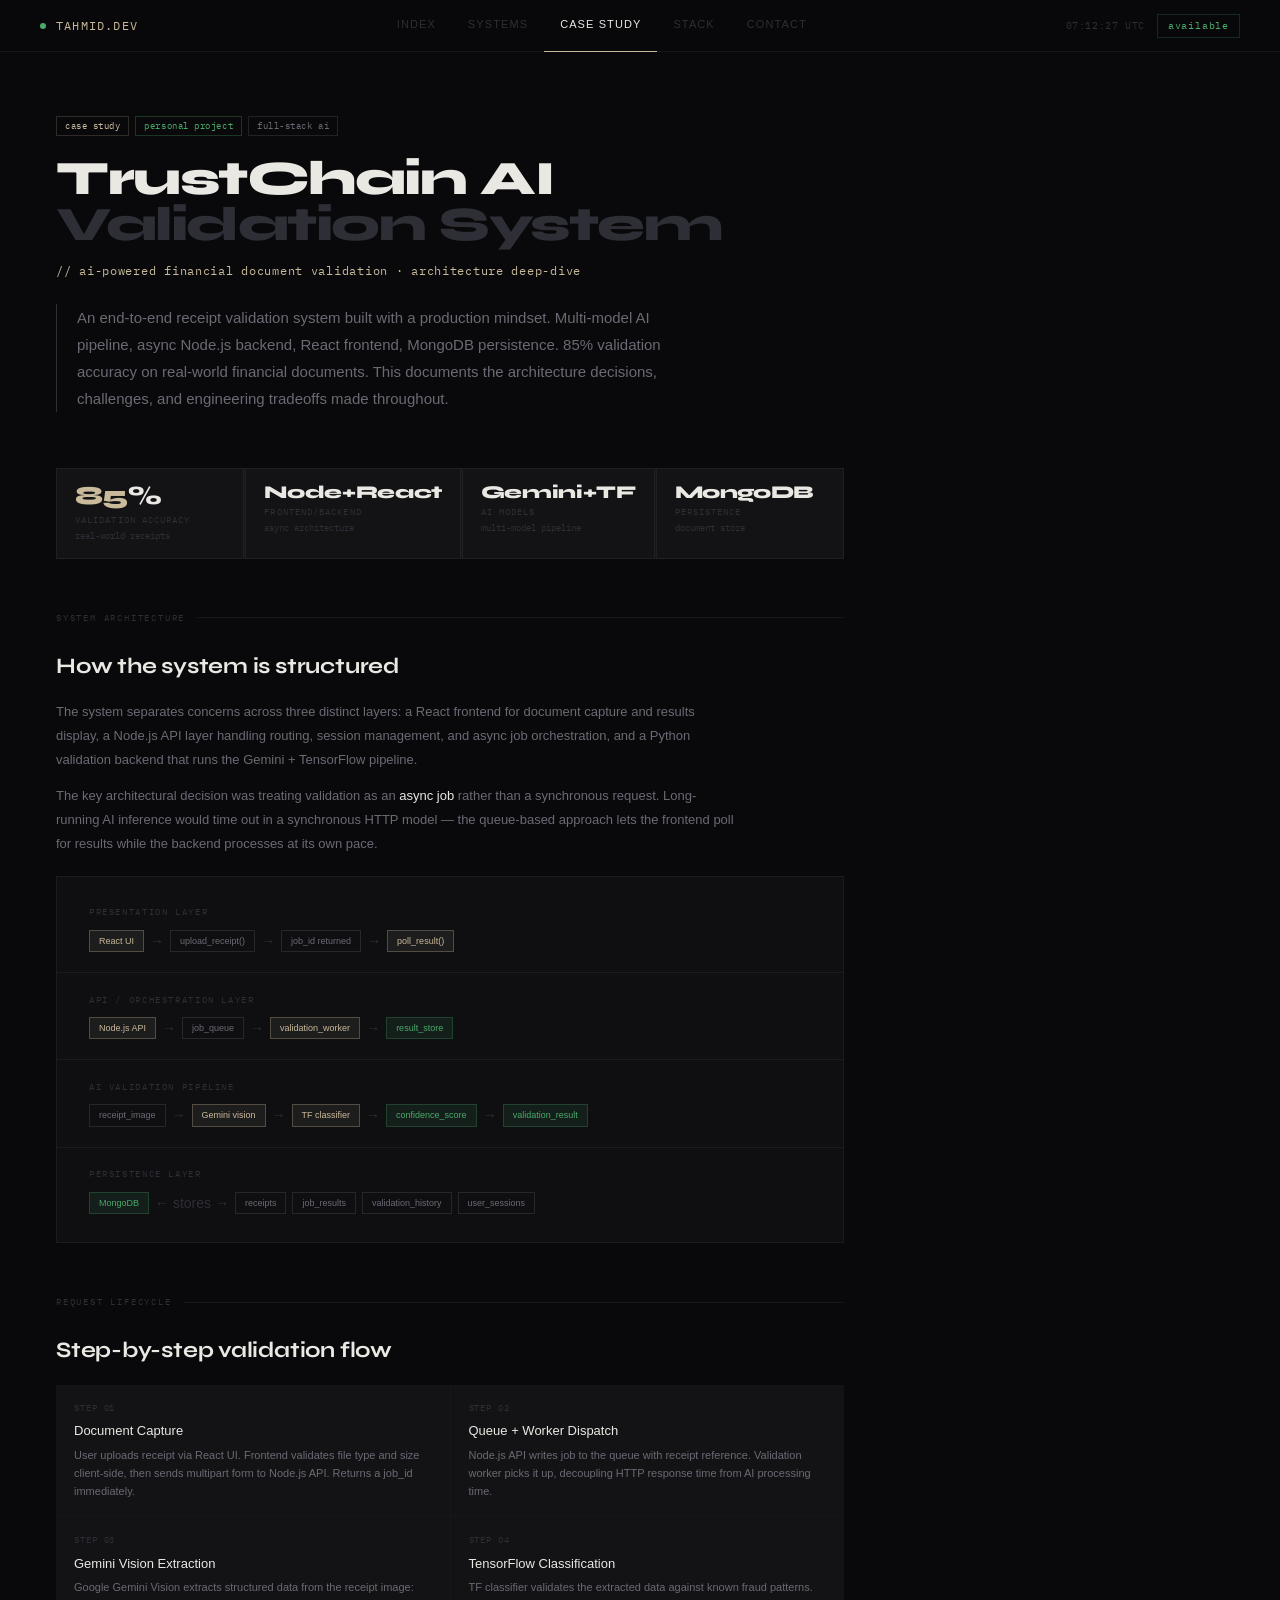
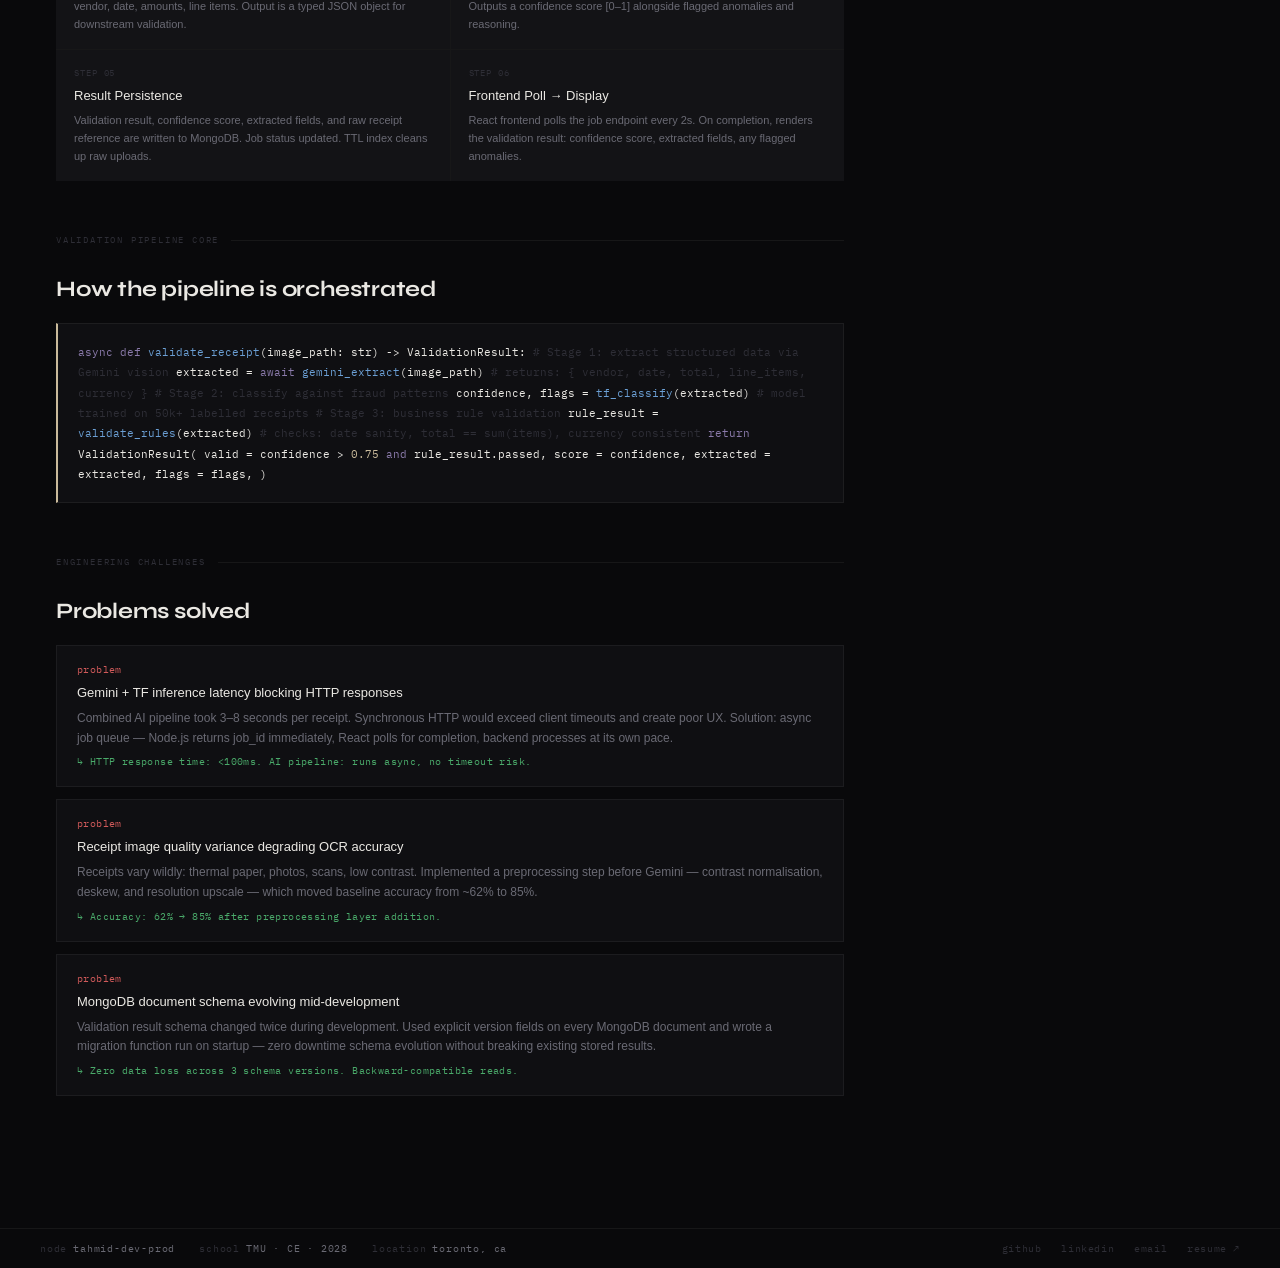
==== casestudy.html @ b1b8b6d6 "Add files via upload" ====
<!DOCTYPE html>
<html lang="en">
<head>
<meta charset="UTF-8">
<meta name="viewport" content="width=device-width, initial-scale=1.0">
<title>Case Study: TrustChain AI — Tahmid Ehsan</title>
<link rel="stylesheet" href="style.css">
<style>
.page-inner { padding: 64px 56px 80px; max-width: 900px; }

.cs-header { margin-bottom: 56px; }
.cs-tag-row { display: flex; gap: 6px; margin-bottom: 20px; }
.cs-title { font-family: var(--display); font-size: 48px; font-weight: 800; letter-spacing: -.03em; line-height: .96; margin-bottom: 12px; }
.cs-title span { color: var(--text-3); }
.cs-subtitle { font-family: var(--mono); font-size: 12px; color: var(--accent); letter-spacing: .06em; margin-bottom: 24px; }
.cs-lede { font-size: 15px; color: var(--text-2); line-height: 1.8; max-width: 620px; border-left: 1px solid var(--border-hi); padding-left: 20px; }

/* Metrics row */
.cs-metrics { display: grid; grid-template-columns: repeat(4,1fr); gap: 1px; background: var(--border); margin-bottom: 52px; }

/* Section */
.cs-section { margin-bottom: 52px; }
.cs-section-title { font-family: var(--display); font-size: 22px; font-weight: 700; letter-spacing: -.01em; margin-bottom: 16px; }
.cs-body { font-size: 13px; color: var(--text-2); line-height: 1.85; max-width: 680px; margin-bottom: 20px; }
.cs-body p { margin-bottom: 12px; }
.cs-body strong { color: var(--text); font-weight: 500; }

/* Full-width architecture diagram */
.arch-full {
  background: var(--bg-raised); border: 0.5px solid var(--border);
  padding: 28px 32px; margin-bottom: 24px; width: 100%;
}
.arch-tier { margin-bottom: 20px; }
.arch-tier:last-child { margin-bottom: 0; }
.arch-tier-label { font-family: var(--mono); font-size: 9px; color: var(--text-3); letter-spacing: .18em; text-transform: uppercase; margin-bottom: 10px; }
.arch-tier-nodes { display: flex; align-items: center; gap: 6px; flex-wrap: wrap; }
.arch-tier-divider { height: 0.5px; background: var(--border); margin: 0 -32px; margin-bottom: 20px; }

/* Request flow */
.flow-steps { display: grid; grid-template-columns: 1fr 1fr; gap: 1px; background: var(--border); margin-bottom: 24px; }
.flow-step { background: var(--bg-panel); padding: 16px 18px; }
.flow-step-n { font-family: var(--mono); font-size: 9px; color: var(--text-3); letter-spacing: .1em; margin-bottom: 6px; }
.flow-step-title { font-size: 13px; color: var(--text); margin-bottom: 4px; font-weight: 500; }
.flow-step-desc { font-size: 11px; color: var(--text-2); line-height: 1.65; }

/* Code block */
.code-block {
  background: var(--bg-raised); border: 0.5px solid var(--border);
  border-left: 2px solid var(--accent);
  padding: 18px 20px; font-family: var(--mono); font-size: 11px;
  line-height: 1.85; margin-bottom: 20px;
  overflow-x: auto;
}
.code-block .k { color: #8a7aaa; }
.code-block .s { color: #7a9a6a; }
.code-block .n { color: var(--accent); }
.code-block .c { color: var(--text-3); }
.code-block .fn { color: #6b9fd4; }
.code-block .o { color: var(--text-2); }

/* Challenges */
.challenges { display: flex; flex-direction: column; gap: 12px; }
.challenge { background: var(--bg-raised); border: 0.5px solid var(--border); padding: 16px 20px; }
.ch-problem { font-family: var(--mono); font-size: 10px; color: var(--red); letter-spacing: .04em; margin-bottom: 5px; }
.ch-title { font-size: 13px; color: var(--text); font-weight: 500; margin-bottom: 5px; }
.ch-solution { font-size: 12px; color: var(--text-2); line-height: 1.65; }
.ch-outcome { font-family: var(--mono); font-size: 10px; color: var(--green); margin-top: 6px; letter-spacing: .04em; }
</style>
</head>
<body>
<div class="page-wrap">
<div class="page-inner">

  <!-- Header -->
  <div class="cs-header fu fu-1">
    <div class="cs-tag-row">
      <span class="tag tag-accent">case study</span>
      <span class="tag tag-green">personal project</span>
      <span class="tag">full-stack ai</span>
    </div>
    <div class="cs-title">TrustChain AI<br><span>Validation System</span></div>
    <div class="cs-subtitle">// ai-powered financial document validation · architecture deep-dive</div>
    <p class="cs-lede">
      An end-to-end receipt validation system built with a production mindset. Multi-model AI pipeline, async Node.js backend, React frontend, MongoDB persistence. 85% validation accuracy on real-world financial documents. This documents the architecture decisions, challenges, and engineering tradeoffs made throughout.
    </p>
  </div>

  <!-- Metrics -->
  <div class="cs-metrics fu fu-2">
    <div class="metric-chip">
      <div class="metric-chip-val"><span class="hi">85</span>%</div>
      <div class="metric-chip-label">validation accuracy</div>
      <div class="metric-chip-sub">real-world receipts</div>
    </div>
    <div class="metric-chip">
      <div class="metric-chip-val" style="font-size:18px">Node+React</div>
      <div class="metric-chip-label">frontend/backend</div>
      <div class="metric-chip-sub">async architecture</div>
    </div>
    <div class="metric-chip">
      <div class="metric-chip-val" style="font-size:18px">Gemini+TF</div>
      <div class="metric-chip-label">ai models</div>
      <div class="metric-chip-sub">multi-model pipeline</div>
    </div>
    <div class="metric-chip">
      <div class="metric-chip-val" style="font-size:18px">MongoDB</div>
      <div class="metric-chip-label">persistence</div>
      <div class="metric-chip-sub">document store</div>
    </div>
  </div>

  <!-- Architecture -->
  <div class="cs-section fu fu-2">
    <div class="section-label">system architecture</div>
    <div class="cs-section-title">How the system is structured</div>
    <div class="cs-body">
      <p>The system separates concerns across three distinct layers: a React frontend for document capture and results display, a Node.js API layer handling routing, session management, and async job orchestration, and a Python validation backend that runs the Gemini + TensorFlow pipeline.</p>
      <p>The key architectural decision was treating validation as an <strong>async job</strong> rather than a synchronous request. Long-running AI inference would time out in a synchronous HTTP model — the queue-based approach lets the frontend poll for results while the backend processes at its own pace.</p>
    </div>
    <div class="arch-full">
      <div class="arch-tier">
        <div class="arch-tier-label">presentation layer</div>
        <div class="arch-tier-nodes">
          <span class="arch-node-hi">React UI</span>
          <span class="arch-arrow">→</span>
          <span class="arch-node">upload_receipt()</span>
          <span class="arch-arrow">→</span>
          <span class="arch-node">job_id returned</span>
          <span class="arch-arrow">→</span>
          <span class="arch-node-hi">poll_result()</span>
        </div>
      </div>
      <div class="arch-tier-divider"></div>
      <div class="arch-tier">
        <div class="arch-tier-label">api / orchestration layer</div>
        <div class="arch-tier-nodes">
          <span class="arch-node-hi">Node.js API</span>
          <span class="arch-arrow">→</span>
          <span class="arch-node">job_queue</span>
          <span class="arch-arrow">→</span>
          <span class="arch-node-hi">validation_worker</span>
          <span class="arch-arrow">→</span>
          <span class="arch-node-ok">result_store</span>
        </div>
      </div>
      <div class="arch-tier-divider"></div>
      <div class="arch-tier">
        <div class="arch-tier-label">ai validation pipeline</div>
        <div class="arch-tier-nodes">
          <span class="arch-node">receipt_image</span>
          <span class="arch-arrow">→</span>
          <span class="arch-node-hi">Gemini vision</span>
          <span class="arch-arrow">→</span>
          <span class="arch-node-hi">TF classifier</span>
          <span class="arch-arrow">→</span>
          <span class="arch-node-ok">confidence_score</span>
          <span class="arch-arrow">→</span>
          <span class="arch-node-ok">validation_result</span>
        </div>
      </div>
      <div class="arch-tier-divider"></div>
      <div class="arch-tier" style="margin-bottom:0">
        <div class="arch-tier-label">persistence layer</div>
        <div class="arch-tier-nodes">
          <span class="arch-node-ok">MongoDB</span>
          <span class="arch-arrow">← stores →</span>
          <span class="arch-node">receipts</span>
          <span class="arch-node">job_results</span>
          <span class="arch-node">validation_history</span>
          <span class="arch-node">user_sessions</span>
        </div>
      </div>
    </div>
  </div>

  <!-- Request flow -->
  <div class="cs-section fu fu-3">
    <div class="section-label">request lifecycle</div>
    <div class="cs-section-title">Step-by-step validation flow</div>
    <div class="flow-steps">
      <div class="flow-step">
        <div class="flow-step-n">STEP 01</div>
        <div class="flow-step-title">Document Capture</div>
        <div class="flow-step-desc">User uploads receipt via React UI. Frontend validates file type and size client-side, then sends multipart form to Node.js API. Returns a job_id immediately.</div>
      </div>
      <div class="flow-step">
        <div class="flow-step-n">STEP 02</div>
        <div class="flow-step-title">Queue + Worker Dispatch</div>
        <div class="flow-step-desc">Node.js API writes job to the queue with receipt reference. Validation worker picks it up, decoupling HTTP response time from AI processing time.</div>
      </div>
      <div class="flow-step">
        <div class="flow-step-n">STEP 03</div>
        <div class="flow-step-title">Gemini Vision Extraction</div>
        <div class="flow-step-desc">Google Gemini Vision extracts structured data from the receipt image: vendor, date, amounts, line items. Output is a typed JSON object for downstream validation.</div>
      </div>
      <div class="flow-step">
        <div class="flow-step-n">STEP 04</div>
        <div class="flow-step-title">TensorFlow Classification</div>
        <div class="flow-step-desc">TF classifier validates the extracted data against known fraud patterns. Outputs a confidence score [0–1] alongside flagged anomalies and reasoning.</div>
      </div>
      <div class="flow-step">
        <div class="flow-step-n">STEP 05</div>
        <div class="flow-step-title">Result Persistence</div>
        <div class="flow-step-desc">Validation result, confidence score, extracted fields, and raw receipt reference are written to MongoDB. Job status updated. TTL index cleans up raw uploads.</div>
      </div>
      <div class="flow-step">
        <div class="flow-step-n">STEP 06</div>
        <div class="flow-step-title">Frontend Poll → Display</div>
        <div class="flow-step-desc">React frontend polls the job endpoint every 2s. On completion, renders the validation result: confidence score, extracted fields, any flagged anomalies.</div>
      </div>
    </div>
  </div>

  <!-- Key code -->
  <div class="cs-section fu fu-3">
    <div class="section-label">validation pipeline core</div>
    <div class="cs-section-title">How the pipeline is orchestrated</div>
    <div class="code-block">
<span class="k">async def</span> <span class="fn">validate_receipt</span>(image_path: str) -> ValidationResult:
    <span class="c"># Stage 1: extract structured data via Gemini vision</span>
    extracted = <span class="k">await</span> <span class="fn">gemini_extract</span>(image_path)
    <span class="c"># returns: { vendor, date, total, line_items, currency }</span>

    <span class="c"># Stage 2: classify against fraud patterns</span>
    confidence, flags = <span class="fn">tf_classify</span>(extracted)
    <span class="c"># model trained on 50k+ labelled receipts</span>

    <span class="c"># Stage 3: business rule validation</span>
    rule_result = <span class="fn">validate_rules</span>(extracted)
    <span class="c"># checks: date sanity, total == sum(items), currency consistent</span>

    <span class="k">return</span> ValidationResult(
        valid     = confidence > <span class="n">0.75</span> <span class="k">and</span> rule_result.passed,
        score     = confidence,
        extracted = extracted,
        flags     = flags,
    )
    </div>
  </div>

  <!-- Challenges -->
  <div class="cs-section fu fu-4">
    <div class="section-label">engineering challenges</div>
    <div class="cs-section-title">Problems solved</div>
    <div class="challenges">
      <div class="challenge">
        <div class="ch-problem">problem</div>
        <div class="ch-title">Gemini + TF inference latency blocking HTTP responses</div>
        <div class="ch-solution">Combined AI pipeline took 3–8 seconds per receipt. Synchronous HTTP would exceed client timeouts and create poor UX. Solution: async job queue — Node.js returns job_id immediately, React polls for completion, backend processes at its own pace.</div>
        <div class="ch-outcome">↳ HTTP response time: &lt;100ms. AI pipeline: runs async, no timeout risk.</div>
      </div>
      <div class="challenge">
        <div class="ch-problem">problem</div>
        <div class="ch-title">Receipt image quality variance degrading OCR accuracy</div>
        <div class="ch-solution">Receipts vary wildly: thermal paper, photos, scans, low contrast. Implemented a preprocessing step before Gemini — contrast normalisation, deskew, and resolution upscale — which moved baseline accuracy from ~62% to 85%.</div>
        <div class="ch-outcome">↳ Accuracy: 62% → 85% after preprocessing layer addition.</div>
      </div>
      <div class="challenge">
        <div class="ch-problem">problem</div>
        <div class="ch-title">MongoDB document schema evolving mid-development</div>
        <div class="ch-solution">Validation result schema changed twice during development. Used explicit version fields on every MongoDB document and wrote a migration function run on startup — zero downtime schema evolution without breaking existing stored results.</div>
        <div class="ch-outcome">↳ Zero data loss across 3 schema versions. Backward-compatible reads.</div>
      </div>
    </div>
  </div>

</div>
</div>
<script src="nav.js"></script>
</body>
</html>
---- style.css ----
/* ============================================================
   TAHMID.DEV — Design System
   Shared across all pages
   ============================================================ */

@import url('https://fonts.googleapis.com/css2?family=IBM+Plex+Mono:ital,wght@0,400;0,500;0,600;1,400&family=Syne:wght@700;800&display=swap');

/* ── Reset ── */
*, *::before, *::after { box-sizing: border-box; margin: 0; padding: 0; }
html { scroll-behavior: smooth; }

/* ── Tokens ── */
:root {
  --bg:          #09090b;
  --bg-raised:   #0f0f12;
  --bg-panel:    #131316;
  --bg-subtle:   #1a1a1e;
  --border:      rgba(255,255,255,0.055);
  --border-md:   rgba(255,255,255,0.10);
  --border-hi:   rgba(255,255,255,0.16);
  --text:        #eae8e3;
  --text-2:      #6a6a74;
  --text-3:      #2e2e36;
  --accent:      #c9ba9b;       /* warm gold */
  --accent-dim:  rgba(201,186,155,0.08);
  --accent-glow: rgba(201,186,155,0.04);
  --green:       #4aaa6a;
  --green-dim:   rgba(74,170,106,0.10);
  --red:         #d05a5a;

  --mono: 'IBM Plex Mono', 'Courier New', monospace;
  --display: 'Syne', 'Helvetica Neue', sans-serif;
  --sans: 'Helvetica Neue', Helvetica, Arial, sans-serif;
}

body {
  background: var(--bg);
  color: var(--text);
  font-family: var(--sans);
  font-size: 14px;
  line-height: 1.6;
  -webkit-font-smoothing: antialiased;
}

/* ── Nav ── */
#site-nav {
  position: fixed; top: 0; left: 0; right: 0; z-index: 200;
  height: 52px;
  display: flex; align-items: center; justify-content: space-between;
  padding: 0 40px;
  border-bottom: 0.5px solid var(--border);
  background: rgba(9,9,11,0.94);
  backdrop-filter: blur(10px);
}
.nav-brand {
  display: flex; align-items: center; gap: 10px;
  font-family: var(--mono); font-size: 12px; color: var(--accent);
  letter-spacing: .1em; text-decoration: none;
}
.nav-brand-dot {
  width: 6px; height: 6px; border-radius: 50%;
  background: var(--green);
  animation: pulse-dot 3s ease-in-out infinite;
}
@keyframes pulse-dot {
  0%,100% { opacity:1; transform:scale(1); }
  50%      { opacity:.35; transform:scale(.7); }
}
.nav-links {
  display: flex; gap: 0;
}
.nav-link {
  font-size: 11px; color: var(--text-3); letter-spacing: .1em;
  text-transform: uppercase; text-decoration: none;
  padding: 0 16px; height: 52px;
  display: flex; align-items: center;
  border-bottom: 1.5px solid transparent;
  transition: color .15s, border-color .15s;
}
.nav-link:hover { color: var(--text-2); }
.nav-link.active { color: var(--text); border-bottom-color: var(--accent); }
.nav-right {
  display: flex; align-items: center; gap: 12px;
}
.nav-clock {
  font-family: var(--mono); font-size: 10px; color: var(--text-3);
  letter-spacing: .06em;
}
.nav-badge {
  font-family: var(--mono); font-size: 10px; color: var(--green);
  border: 0.5px solid rgba(74,170,106,.22);
  padding: 3px 10px; letter-spacing: .08em;
}

/* ── Footer ── */
#site-footer {
  border-top: 0.5px solid var(--border);
  padding: 0 40px;
  height: 40px;
  display: flex; align-items: center; justify-content: space-between;
  background: var(--bg);
}
.footer-left {
  display: flex; align-items: center; gap: 24px;
}
.footer-item {
  font-family: var(--mono); font-size: 10px; color: var(--text-3);
  letter-spacing: .08em;
}
.footer-item span { color: var(--text-2); margin-left: 6px; }
.footer-links { display: flex; gap: 20px; }
.footer-links a {
  font-family: var(--mono); font-size: 10px; color: var(--text-3);
  text-decoration: none; letter-spacing: .06em;
  transition: color .15s;
}
.footer-links a:hover { color: var(--accent); }

/* ── Reusable utilities ── */
.section-label {
  font-family: var(--mono); font-size: 9px; color: var(--text-3);
  letter-spacing: .2em; text-transform: uppercase;
  display: flex; align-items: center; gap: 12px;
  margin-bottom: 24px;
}
.section-label::after {
  content: ''; flex: 1; height: 0.5px; background: var(--border);
}

.eyebrow {
  font-family: var(--mono); font-size: 9px; color: var(--text-3);
  letter-spacing: .2em; text-transform: uppercase;
  display: flex; align-items: center; gap: 10px;
  margin-bottom: 12px;
}
.eyebrow::before { content:''; width:18px; height:.5px; background:var(--text-3); display:block; }

.tag {
  font-family: var(--mono); font-size: 9px; letter-spacing: .06em;
  padding: 2px 8px; border: 0.5px solid var(--border-md);
  color: var(--text-2); display: inline-block;
}
.tag-green { border-color: rgba(74,170,106,.28); color: var(--green); }
.tag-accent { border-color: rgba(201,186,155,.2); color: var(--accent); }

.metric-chip {
  background: var(--bg-panel); border: 0.5px solid var(--border);
  padding: 14px 18px;
}
.metric-chip-val {
  font-family: var(--display); font-size: 26px; font-weight: 800;
  color: var(--text); letter-spacing: -.02em; line-height: 1;
  margin-bottom: 4px;
}
.metric-chip-val .hi { color: var(--accent); }
.metric-chip-label {
  font-family: var(--mono); font-size: 9px; color: var(--text-3);
  letter-spacing: .12em; text-transform: uppercase;
}
.metric-chip-sub {
  font-family: var(--mono); font-size: 9px; color: var(--text-3);
  margin-top: 2px;
}

.btn-primary {
  font-family: var(--mono); font-size: 11px; letter-spacing: .12em;
  text-transform: uppercase; padding: 11px 22px;
  background: var(--accent); color: var(--bg);
  border: none; cursor: pointer; text-decoration: none;
  display: inline-block; transition: opacity .2s;
}
.btn-primary:hover { opacity: .82; }
.btn-ghost {
  font-family: var(--mono); font-size: 11px; letter-spacing: .12em;
  text-transform: uppercase; padding: 11px 22px;
  background: transparent; color: var(--text-2);
  border: 0.5px solid var(--border-md); cursor: pointer; text-decoration: none;
  display: inline-block; transition: border-color .2s, color .2s;
}
.btn-ghost:hover { border-color: var(--accent); color: var(--accent); }

.arch-block {
  background: var(--bg-panel); border: 0.5px solid var(--border);
  border-left: 2px solid var(--accent);
  padding: 16px 18px; font-family: var(--mono); font-size: 10px;
}
.arch-row { display: flex; align-items: center; gap: 5px; flex-wrap: wrap; margin-bottom: 5px; }
.arch-row:last-child { margin-bottom: 0; }
.arch-node { padding: 3px 9px; border: 0.5px solid var(--border-md); color: var(--text-2); font-size: 9px; white-space: nowrap; }
.arch-node-hi { padding: 3px 9px; border: 0.5px solid rgba(201,186,155,.3); color: var(--accent); background: var(--accent-dim); font-size: 9px; white-space: nowrap; }
.arch-node-ok { padding: 3px 9px; border: 0.5px solid rgba(74,170,106,.25); color: var(--green); background: var(--green-dim); font-size: 9px; white-space: nowrap; }
.arch-arrow { color: var(--text-3); }
.arch-note { font-size: 9px; color: var(--text-3); letter-spacing: .04em; }

/* page entry wrapper */
.page-wrap { padding-top: 52px; }

/* fade-up animation */
.fu { opacity:0; transform:translateY(10px); animation: fadeUp .45s ease forwards; }
@keyframes fadeUp { to { opacity:1; transform:translateY(0); } }
.fu-1 { animation-delay:.06s; }
.fu-2 { animation-delay:.13s; }
.fu-3 { animation-delay:.20s; }
.fu-4 { animation-delay:.28s; }
.fu-5 { animation-delay:.36s; }
.fu-6 { animation-delay:.44s; }
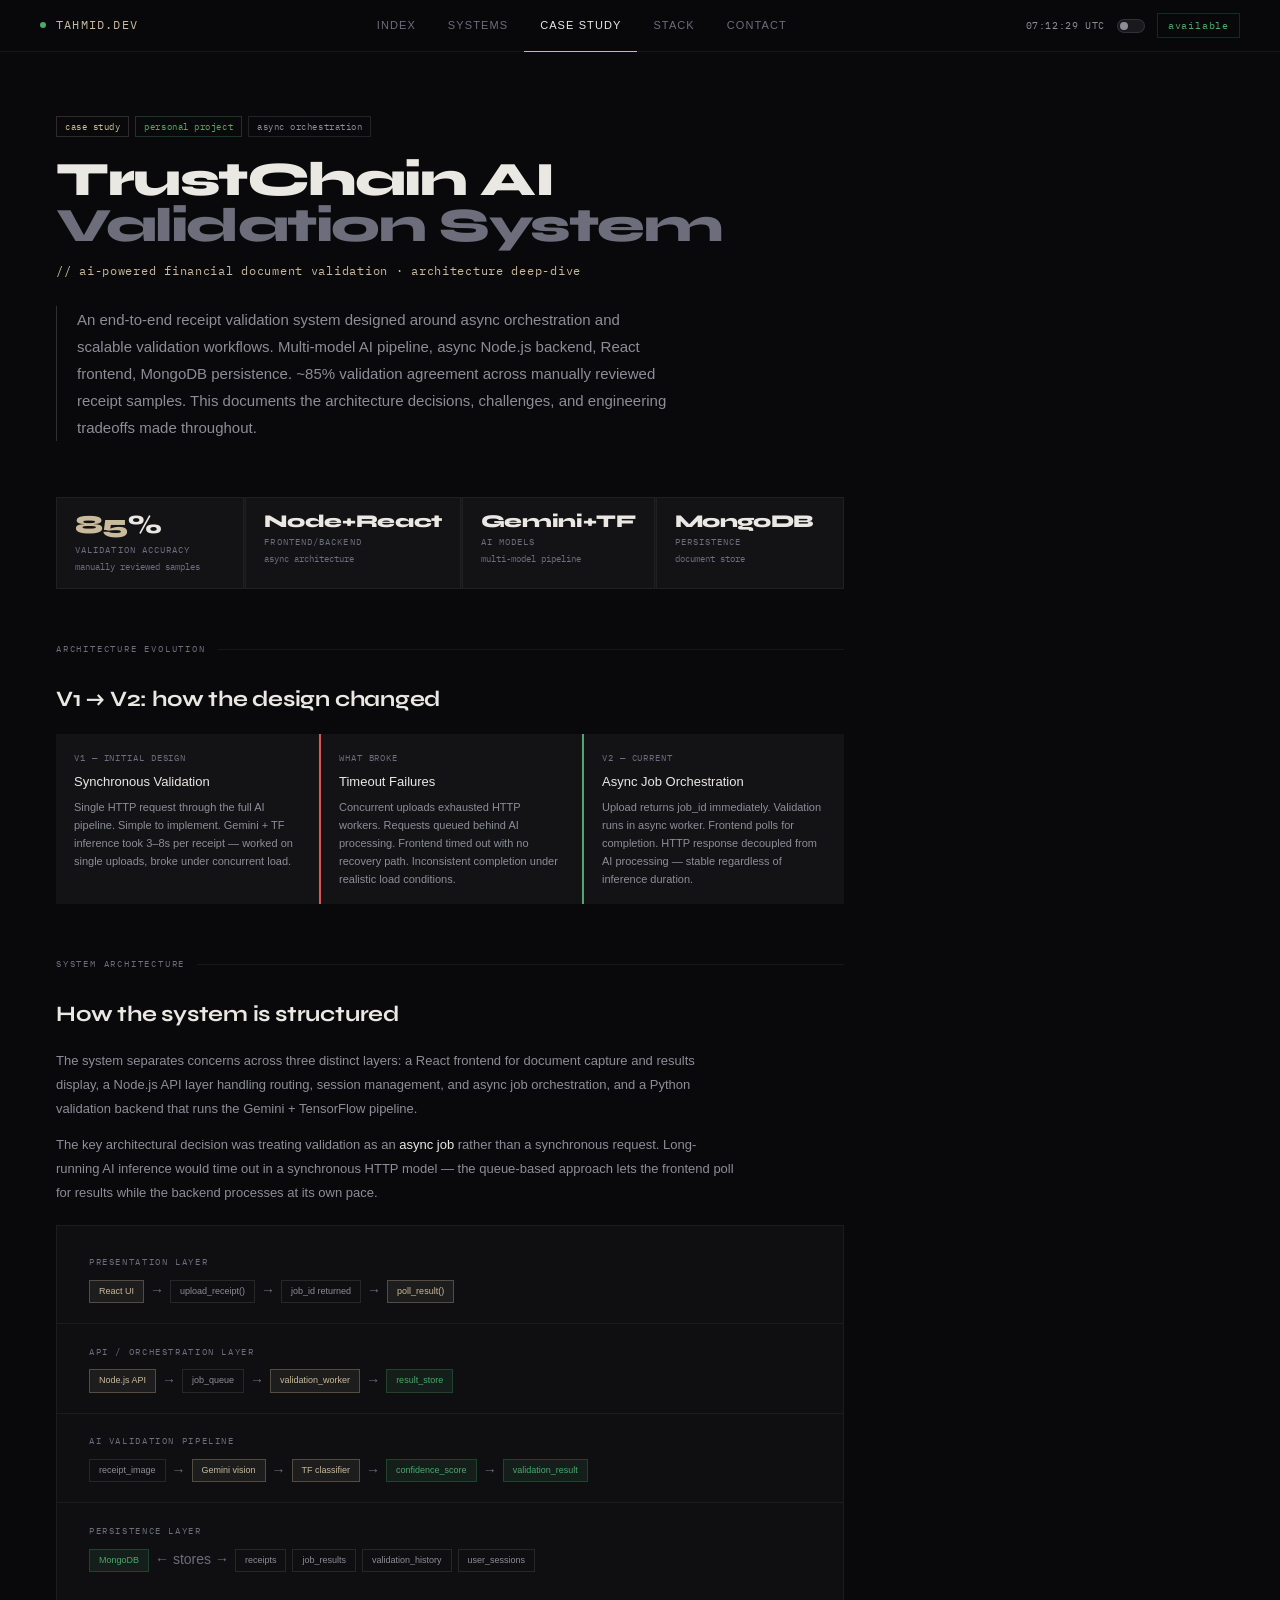
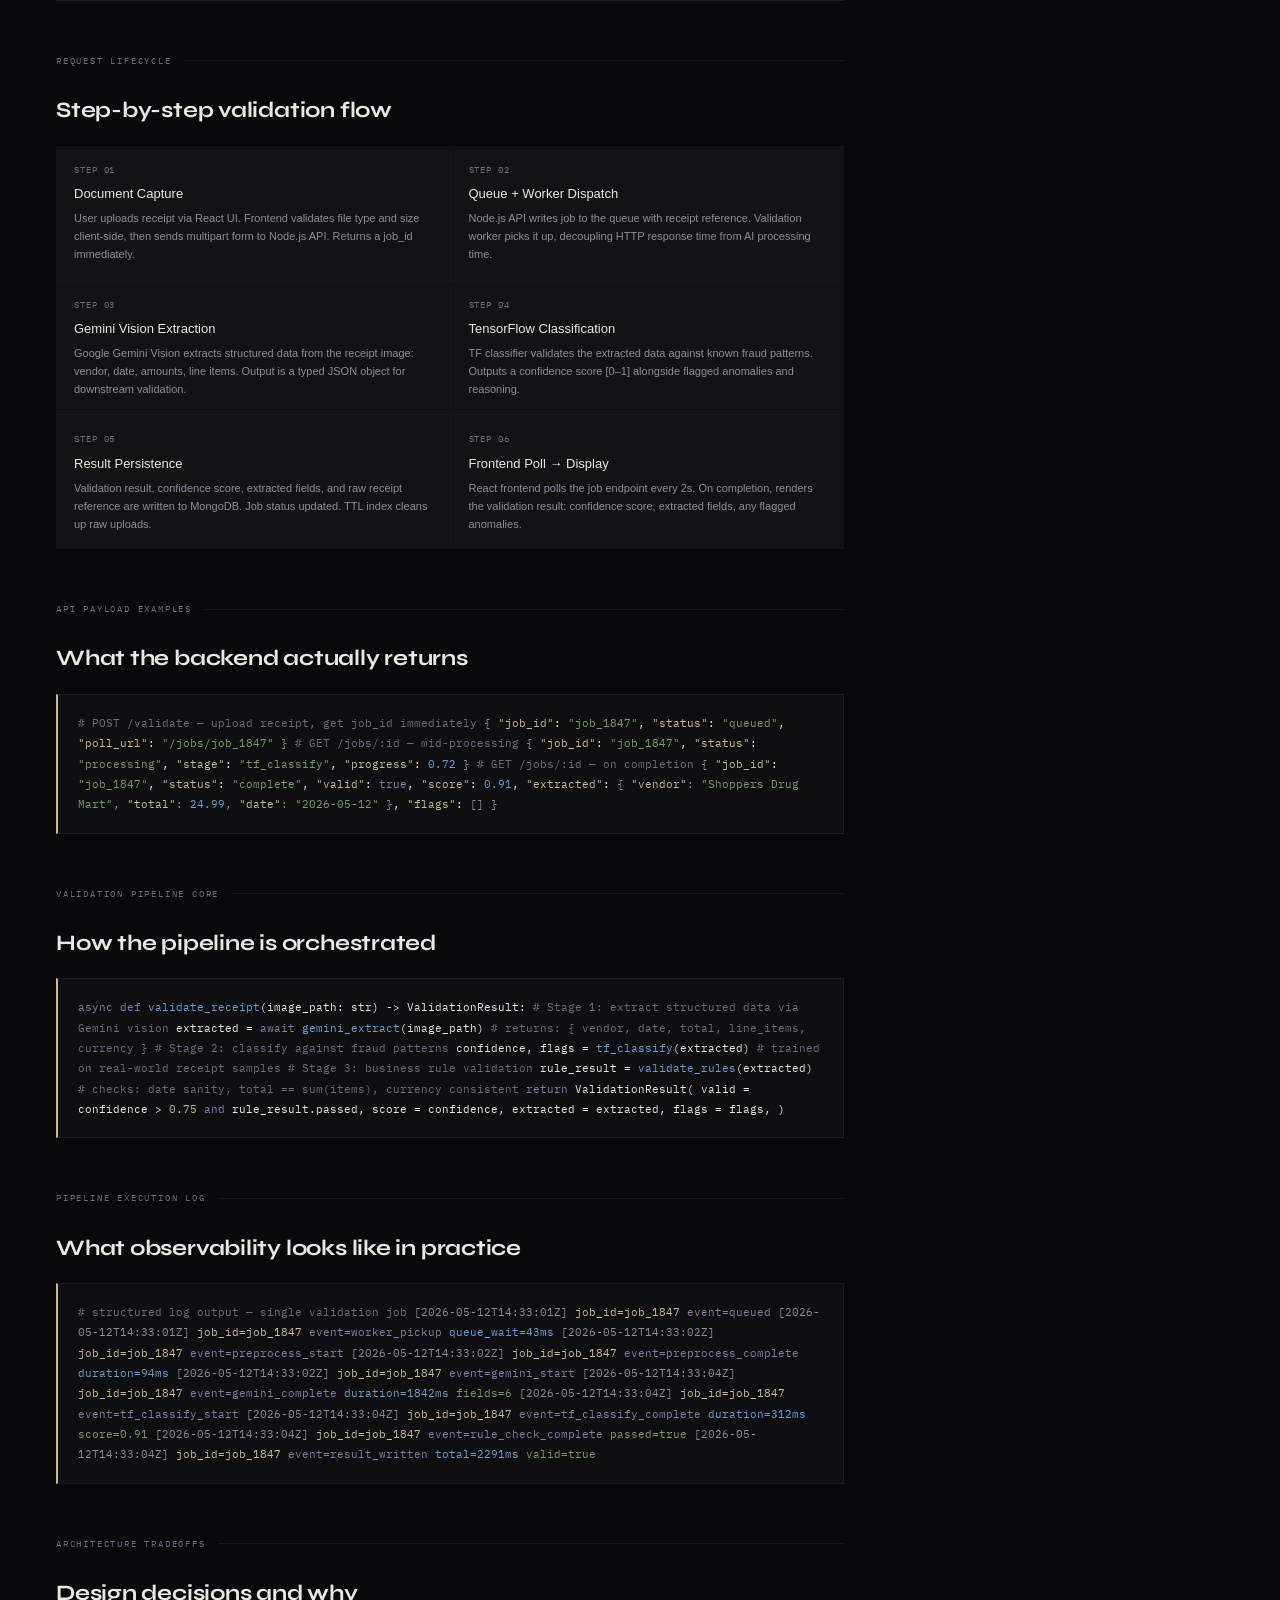
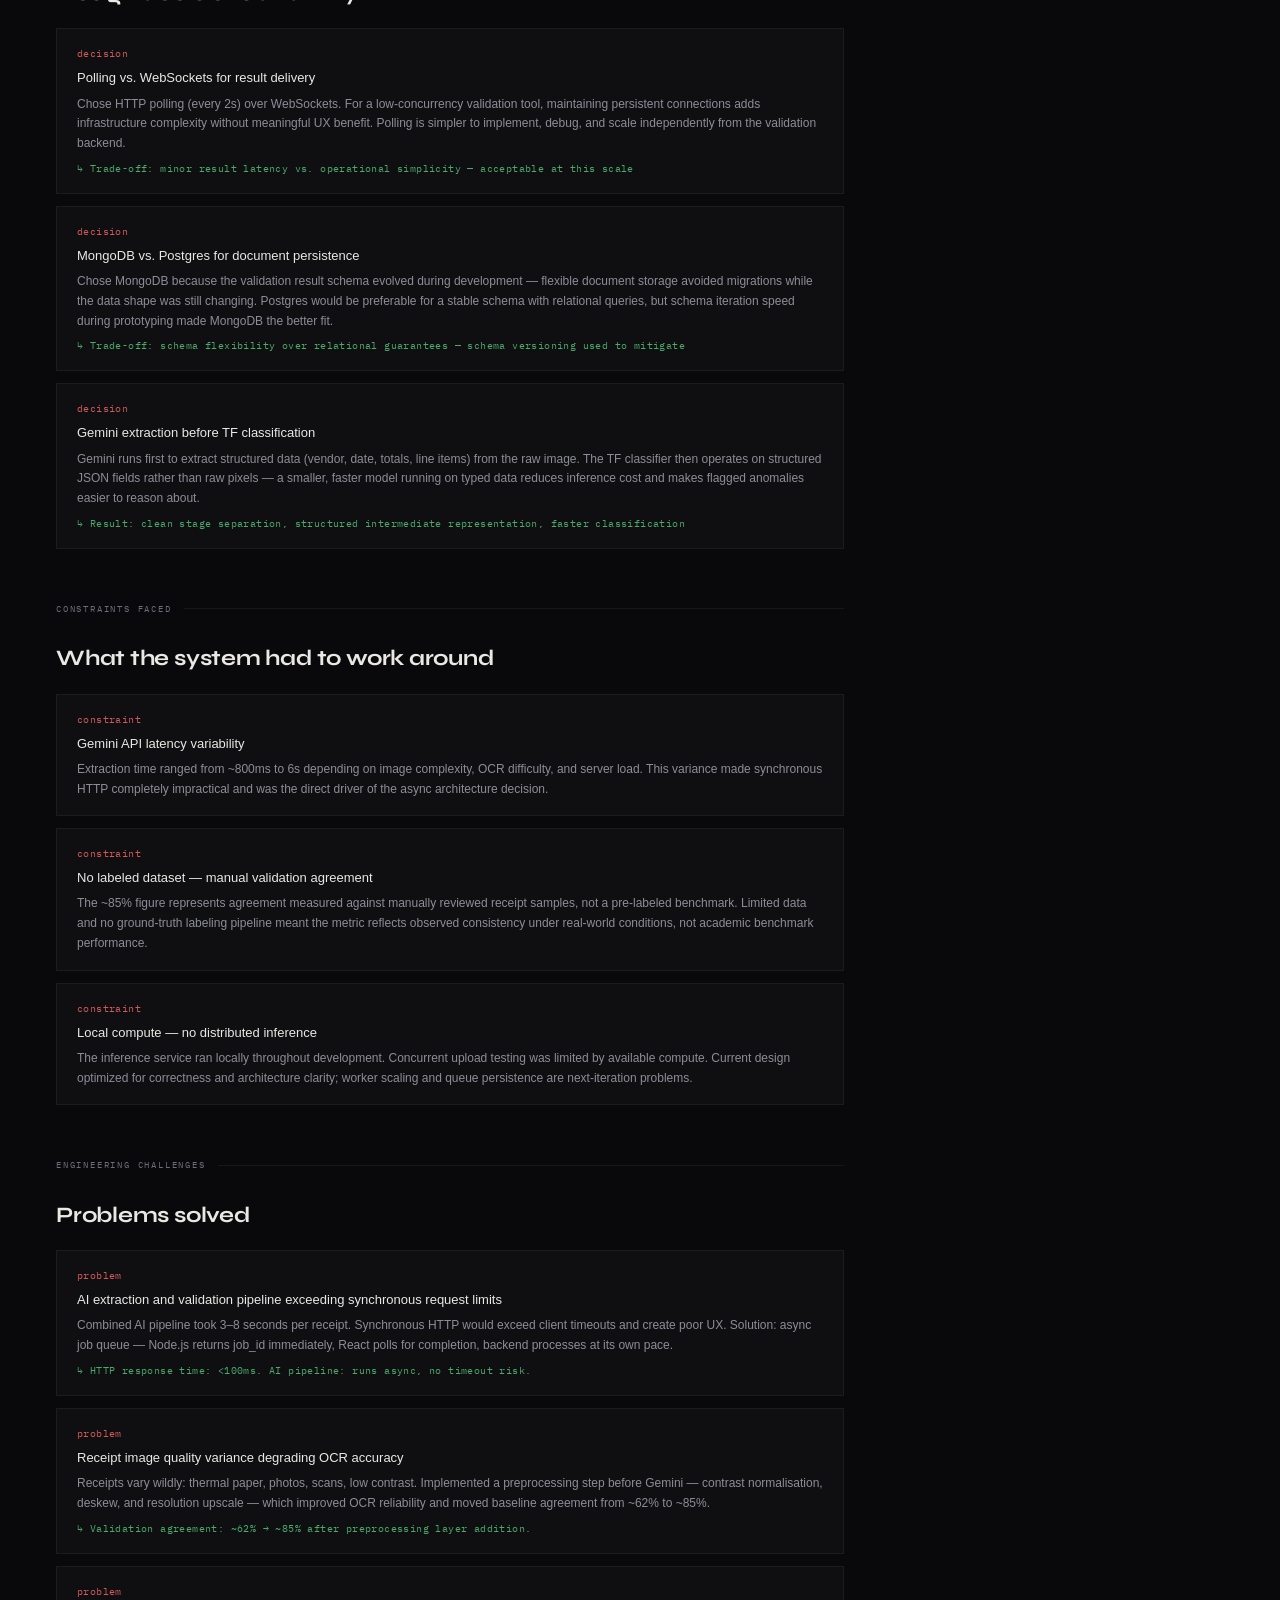
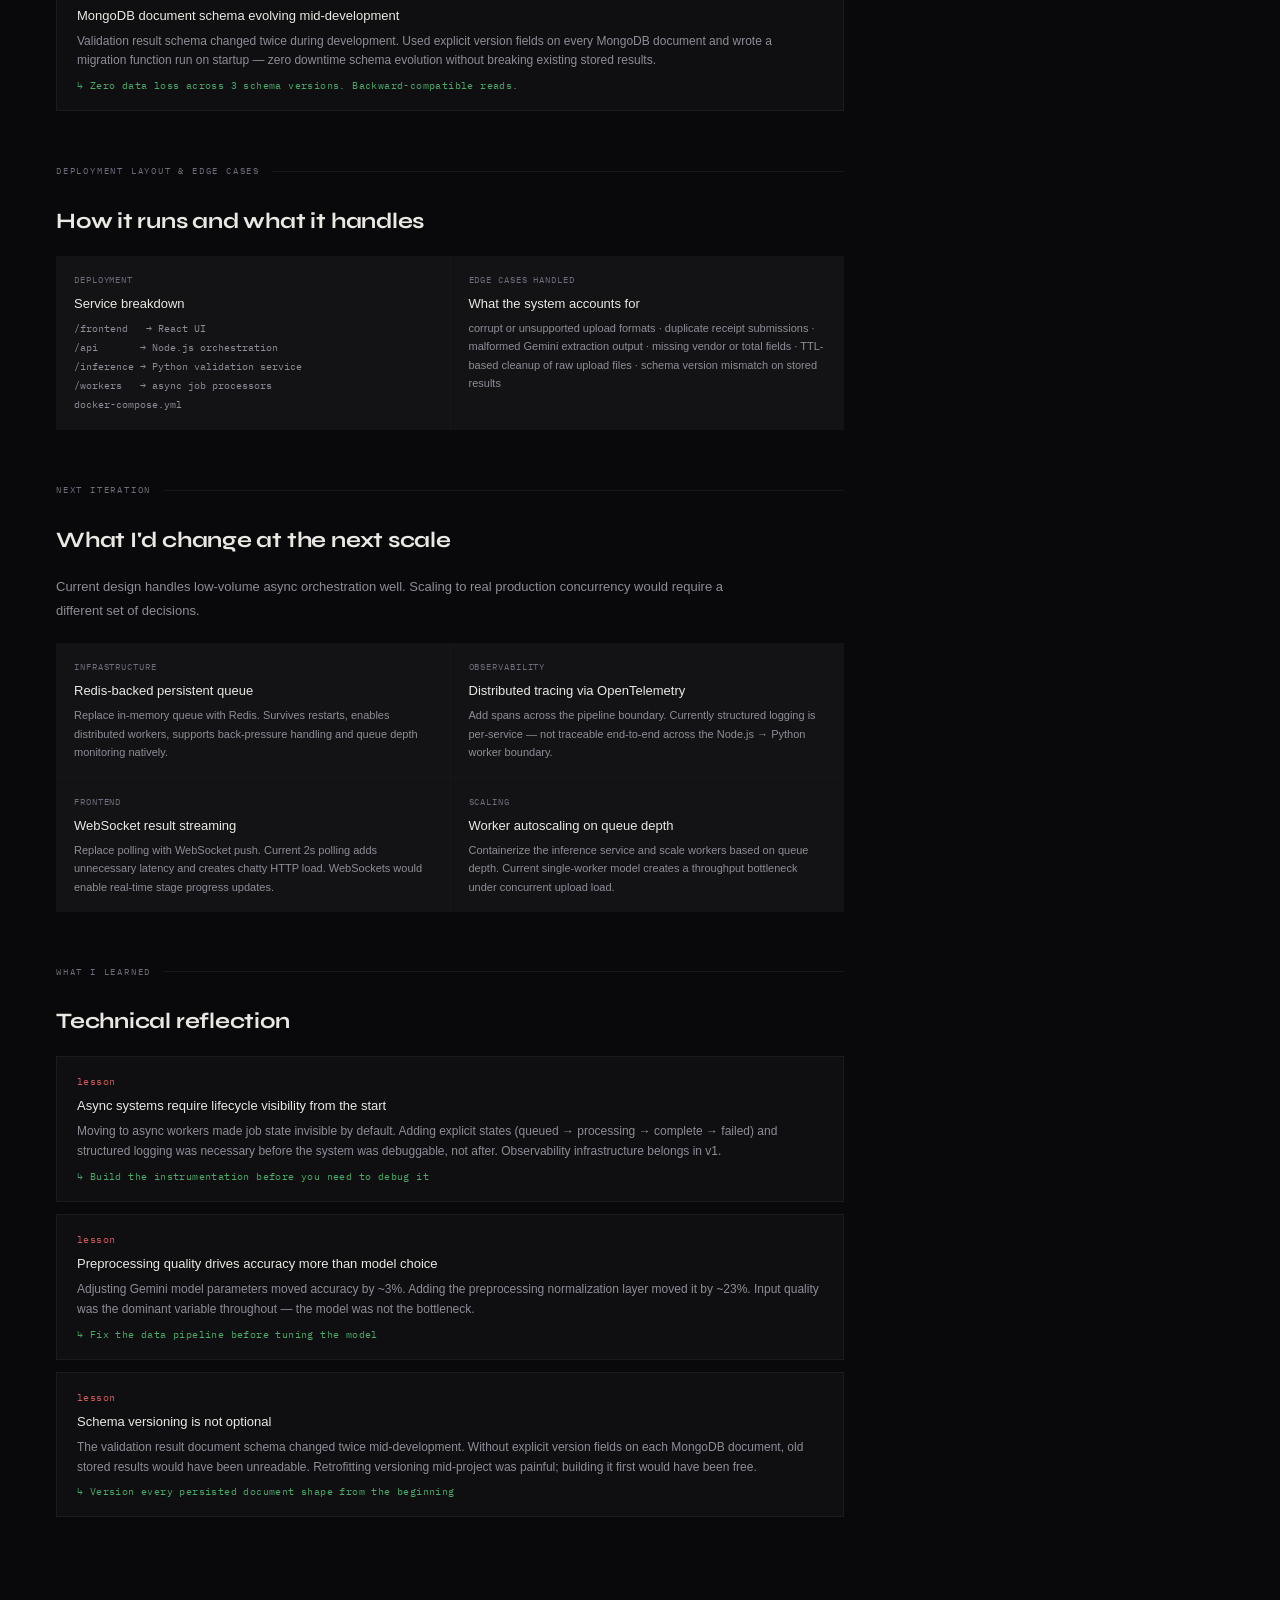
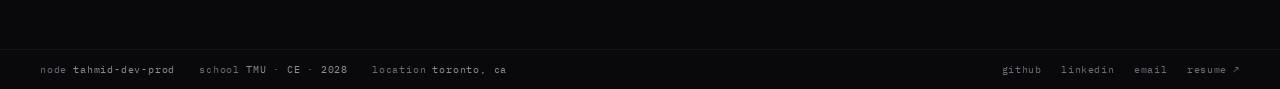
==== commit 3841b78f: "General Website Updates" ====
--- a/casestudy.html
+++ b/casestudy.html
@@ -76,12 +76,12 @@
     <div class="cs-tag-row">
       <span class="tag tag-accent">case study</span>
       <span class="tag tag-green">personal project</span>
-      <span class="tag">full-stack ai</span>
+      <span class="tag">async orchestration</span>
     </div>
     <div class="cs-title">TrustChain AI<br><span>Validation System</span></div>
     <div class="cs-subtitle">// ai-powered financial document validation · architecture deep-dive</div>
     <p class="cs-lede">
-      An end-to-end receipt validation system built with a production mindset. Multi-model AI pipeline, async Node.js backend, React frontend, MongoDB persistence. 85% validation accuracy on real-world financial documents. This documents the architecture decisions, challenges, and engineering tradeoffs made throughout.
+      An end-to-end receipt validation system designed around async orchestration and scalable validation workflows. Multi-model AI pipeline, async Node.js backend, React frontend, MongoDB persistence. ~85% validation agreement across manually reviewed receipt samples. This documents the architecture decisions, challenges, and engineering tradeoffs made throughout.
     </p>
   </div>
 
@@ -90,7 +90,7 @@
     <div class="metric-chip">
       <div class="metric-chip-val"><span class="hi">85</span>%</div>
       <div class="metric-chip-label">validation accuracy</div>
-      <div class="metric-chip-sub">real-world receipts</div>
+      <div class="metric-chip-sub">manually reviewed samples</div>
     </div>
     <div class="metric-chip">
       <div class="metric-chip-val" style="font-size:18px">Node+React</div>
@@ -106,6 +106,29 @@
       <div class="metric-chip-val" style="font-size:18px">MongoDB</div>
       <div class="metric-chip-label">persistence</div>
       <div class="metric-chip-sub">document store</div>
+    </div>
+  </div>
+
+  <!-- Architecture Evolution -->
+  <div class="cs-section fu fu-2">
+    <div class="section-label">architecture evolution</div>
+    <div class="cs-section-title">V1 → V2: how the design changed</div>
+    <div class="flow-steps" style="grid-template-columns:1fr 1fr 1fr">
+      <div class="flow-step">
+        <div class="flow-step-n">V1 — INITIAL DESIGN</div>
+        <div class="flow-step-title">Synchronous Validation</div>
+        <div class="flow-step-desc">Single HTTP request through the full AI pipeline. Simple to implement. Gemini + TF inference took 3–8s per receipt — worked on single uploads, broke under concurrent load.</div>
+      </div>
+      <div class="flow-step" style="border-left: 2px solid var(--red)">
+        <div class="flow-step-n">WHAT BROKE</div>
+        <div class="flow-step-title">Timeout Failures</div>
+        <div class="flow-step-desc">Concurrent uploads exhausted HTTP workers. Requests queued behind AI processing. Frontend timed out with no recovery path. Inconsistent completion under realistic load conditions.</div>
+      </div>
+      <div class="flow-step" style="border-left: 2px solid var(--green)">
+        <div class="flow-step-n">V2 — CURRENT</div>
+        <div class="flow-step-title">Async Job Orchestration</div>
+        <div class="flow-step-desc">Upload returns job_id immediately. Validation runs in async worker. Frontend polls for completion. HTTP response decoupled from AI processing — stable regardless of inference duration.</div>
+      </div>
     </div>
   </div>
 
@@ -211,6 +234,34 @@
     </div>
   </div>
 
+  <!-- API Snippets -->
+  <div class="cs-section fu fu-3">
+    <div class="section-label">api payload examples</div>
+    <div class="cs-section-title">What the backend actually returns</div>
+    <div class="code-block">
+<span class="c"># POST /validate — upload receipt, get job_id immediately</span>
+<span class="o">{</span> <span class="n">"job_id"</span>: <span class="s">"job_1847"</span>, <span class="n">"status"</span>: <span class="s">"queued"</span>, <span class="n">"poll_url"</span>: <span class="s">"/jobs/job_1847"</span> <span class="o">}</span>
+
+<span class="c"># GET /jobs/:id — mid-processing</span>
+<span class="o">{</span>
+  <span class="n">"job_id"</span>: <span class="s">"job_1847"</span>,
+  <span class="n">"status"</span>: <span class="s">"processing"</span>,
+  <span class="n">"stage"</span>: <span class="s">"tf_classify"</span>,
+  <span class="n">"progress"</span>: <span class="fn">0.72</span>
+<span class="o">}</span>
+
+<span class="c"># GET /jobs/:id — on completion</span>
+<span class="o">{</span>
+  <span class="n">"job_id"</span>: <span class="s">"job_1847"</span>,
+  <span class="n">"status"</span>: <span class="s">"complete"</span>,
+  <span class="n">"valid"</span>: <span class="k">true</span>,
+  <span class="n">"score"</span>: <span class="fn">0.91</span>,
+  <span class="n">"extracted"</span>: <span class="o">{ <span class="n">"vendor"</span>: <span class="s">"Shoppers Drug Mart"</span>, <span class="n">"total"</span>: <span class="fn">24.99</span>, <span class="n">"date"</span>: <span class="s">"2026-05-12"</span> }</span>,
+  <span class="n">"flags"</span>: <span class="o">[]</span>
+<span class="o">}</span>
+    </div>
+  </div>
+
   <!-- Key code -->
   <div class="cs-section fu fu-3">
     <div class="section-label">validation pipeline core</div>
@@ -223,7 +274,7 @@
 
     <span class="c"># Stage 2: classify against fraud patterns</span>
     confidence, flags = <span class="fn">tf_classify</span>(extracted)
-    <span class="c"># model trained on 50k+ labelled receipts</span>
+    <span class="c"># trained on real-world receipt samples</span>
 
     <span class="c"># Stage 3: business rule validation</span>
     rule_result = <span class="fn">validate_rules</span>(extracted)
@@ -238,6 +289,74 @@
     </div>
   </div>
 
+  <!-- Observability Log -->
+  <div class="cs-section fu fu-3">
+    <div class="section-label">pipeline execution log</div>
+    <div class="cs-section-title">What observability looks like in practice</div>
+    <div class="code-block">
+<span class="c"># structured log output — single validation job</span>
+<span class="o">[2026-05-12T14:33:01Z]</span>  <span class="n">job_id=job_1847</span>  <span class="k">event=queued</span>
+<span class="o">[2026-05-12T14:33:01Z]</span>  <span class="n">job_id=job_1847</span>  <span class="k">event=worker_pickup</span>          <span class="fn">queue_wait=43ms</span>
+<span class="o">[2026-05-12T14:33:02Z]</span>  <span class="n">job_id=job_1847</span>  <span class="k">event=preprocess_start</span>
+<span class="o">[2026-05-12T14:33:02Z]</span>  <span class="n">job_id=job_1847</span>  <span class="k">event=preprocess_complete</span>    <span class="fn">duration=94ms</span>
+<span class="o">[2026-05-12T14:33:02Z]</span>  <span class="n">job_id=job_1847</span>  <span class="k">event=gemini_start</span>
+<span class="o">[2026-05-12T14:33:04Z]</span>  <span class="n">job_id=job_1847</span>  <span class="k">event=gemini_complete</span>        <span class="fn">duration=1842ms</span>  <span class="s">fields=6</span>
+<span class="o">[2026-05-12T14:33:04Z]</span>  <span class="n">job_id=job_1847</span>  <span class="k">event=tf_classify_start</span>
+<span class="o">[2026-05-12T14:33:04Z]</span>  <span class="n">job_id=job_1847</span>  <span class="k">event=tf_classify_complete</span>   <span class="fn">duration=312ms</span>   <span class="s">score=0.91</span>
+<span class="o">[2026-05-12T14:33:04Z]</span>  <span class="n">job_id=job_1847</span>  <span class="k">event=rule_check_complete</span>    <span class="s">passed=true</span>
+<span class="o">[2026-05-12T14:33:04Z]</span>  <span class="n">job_id=job_1847</span>  <span class="k">event=result_written</span>         <span class="fn">total=2291ms</span>     <span class="s">valid=true</span>
+    </div>
+  </div>
+
+  <!-- Tradeoffs -->
+  <div class="cs-section fu fu-4">
+    <div class="section-label">architecture tradeoffs</div>
+    <div class="cs-section-title">Design decisions and why</div>
+    <div class="challenges">
+      <div class="challenge">
+        <div class="ch-problem">decision</div>
+        <div class="ch-title">Polling vs. WebSockets for result delivery</div>
+        <div class="ch-solution">Chose HTTP polling (every 2s) over WebSockets. For a low-concurrency validation tool, maintaining persistent connections adds infrastructure complexity without meaningful UX benefit. Polling is simpler to implement, debug, and scale independently from the validation backend.</div>
+        <div class="ch-outcome">↳ Trade-off: minor result latency vs. operational simplicity — acceptable at this scale</div>
+      </div>
+      <div class="challenge">
+        <div class="ch-problem">decision</div>
+        <div class="ch-title">MongoDB vs. Postgres for document persistence</div>
+        <div class="ch-solution">Chose MongoDB because the validation result schema evolved during development — flexible document storage avoided migrations while the data shape was still changing. Postgres would be preferable for a stable schema with relational queries, but schema iteration speed during prototyping made MongoDB the better fit.</div>
+        <div class="ch-outcome">↳ Trade-off: schema flexibility over relational guarantees — schema versioning used to mitigate</div>
+      </div>
+      <div class="challenge">
+        <div class="ch-problem">decision</div>
+        <div class="ch-title">Gemini extraction before TF classification</div>
+        <div class="ch-solution">Gemini runs first to extract structured data (vendor, date, totals, line items) from the raw image. The TF classifier then operates on structured JSON fields rather than raw pixels — a smaller, faster model running on typed data reduces inference cost and makes flagged anomalies easier to reason about.</div>
+        <div class="ch-outcome">↳ Result: clean stage separation, structured intermediate representation, faster classification</div>
+      </div>
+    </div>
+  </div>
+
+  <!-- Constraints -->
+  <div class="cs-section fu fu-4">
+    <div class="section-label">constraints faced</div>
+    <div class="cs-section-title">What the system had to work around</div>
+    <div class="challenges">
+      <div class="challenge">
+        <div class="ch-problem">constraint</div>
+        <div class="ch-title">Gemini API latency variability</div>
+        <div class="ch-solution">Extraction time ranged from ~800ms to 6s depending on image complexity, OCR difficulty, and server load. This variance made synchronous HTTP completely impractical and was the direct driver of the async architecture decision.</div>
+      </div>
+      <div class="challenge">
+        <div class="ch-problem">constraint</div>
+        <div class="ch-title">No labeled dataset — manual validation agreement</div>
+        <div class="ch-solution">The ~85% figure represents agreement measured against manually reviewed receipt samples, not a pre-labeled benchmark. Limited data and no ground-truth labeling pipeline meant the metric reflects observed consistency under real-world conditions, not academic benchmark performance.</div>
+      </div>
+      <div class="challenge">
+        <div class="ch-problem">constraint</div>
+        <div class="ch-title">Local compute — no distributed inference</div>
+        <div class="ch-solution">The inference service ran locally throughout development. Concurrent upload testing was limited by available compute. Current design optimized for correctness and architecture clarity; worker scaling and queue persistence are next-iteration problems.</div>
+      </div>
+    </div>
+  </div>
+
   <!-- Challenges -->
   <div class="cs-section fu fu-4">
     <div class="section-label">engineering challenges</div>
@@ -245,21 +364,105 @@
     <div class="challenges">
       <div class="challenge">
         <div class="ch-problem">problem</div>
-        <div class="ch-title">Gemini + TF inference latency blocking HTTP responses</div>
+        <div class="ch-title">AI extraction and validation pipeline exceeding synchronous request limits</div>
         <div class="ch-solution">Combined AI pipeline took 3–8 seconds per receipt. Synchronous HTTP would exceed client timeouts and create poor UX. Solution: async job queue — Node.js returns job_id immediately, React polls for completion, backend processes at its own pace.</div>
         <div class="ch-outcome">↳ HTTP response time: &lt;100ms. AI pipeline: runs async, no timeout risk.</div>
       </div>
       <div class="challenge">
         <div class="ch-problem">problem</div>
         <div class="ch-title">Receipt image quality variance degrading OCR accuracy</div>
-        <div class="ch-solution">Receipts vary wildly: thermal paper, photos, scans, low contrast. Implemented a preprocessing step before Gemini — contrast normalisation, deskew, and resolution upscale — which moved baseline accuracy from ~62% to 85%.</div>
-        <div class="ch-outcome">↳ Accuracy: 62% → 85% after preprocessing layer addition.</div>
+        <div class="ch-solution">Receipts vary wildly: thermal paper, photos, scans, low contrast. Implemented a preprocessing step before Gemini — contrast normalisation, deskew, and resolution upscale — which improved OCR reliability and moved baseline agreement from ~62% to ~85%.</div>
+        <div class="ch-outcome">↳ Validation agreement: ~62% → ~85% after preprocessing layer addition.</div>
       </div>
       <div class="challenge">
         <div class="ch-problem">problem</div>
         <div class="ch-title">MongoDB document schema evolving mid-development</div>
         <div class="ch-solution">Validation result schema changed twice during development. Used explicit version fields on every MongoDB document and wrote a migration function run on startup — zero downtime schema evolution without breaking existing stored results.</div>
         <div class="ch-outcome">↳ Zero data loss across 3 schema versions. Backward-compatible reads.</div>
+      </div>
+    </div>
+  </div>
+
+
+  <!-- Deployment + Edge Cases -->
+  <div class="cs-section fu fu-4">
+    <div class="section-label">deployment layout &amp; edge cases</div>
+    <div class="cs-section-title">How it runs and what it handles</div>
+    <div class="flow-steps">
+      <div class="flow-step">
+        <div class="flow-step-n">DEPLOYMENT</div>
+        <div class="flow-step-title">Service breakdown</div>
+        <div class="flow-step-desc">
+          <code style="font-family:var(--mono);font-size:10px;color:var(--text-2);line-height:1.9;display:block">
+            /frontend&nbsp;&nbsp;&nbsp;→ React UI<br>
+            /api&nbsp;&nbsp;&nbsp;&nbsp;&nbsp;&nbsp;&nbsp;→ Node.js orchestration<br>
+            /inference&nbsp;→ Python validation service<br>
+            /workers&nbsp;&nbsp;&nbsp;→ async job processors<br>
+            docker-compose.yml
+          </code>
+        </div>
+      </div>
+      <div class="flow-step">
+        <div class="flow-step-n">EDGE CASES HANDLED</div>
+        <div class="flow-step-title">What the system accounts for</div>
+        <div class="flow-step-desc">corrupt or unsupported upload formats · duplicate receipt submissions · malformed Gemini extraction output · missing vendor or total fields · TTL-based cleanup of raw upload files · schema version mismatch on stored results</div>
+      </div>
+    </div>
+  </div>
+
+  <!-- Next Iteration -->
+  <div class="cs-section fu fu-4">
+    <div class="section-label">next iteration</div>
+    <div class="cs-section-title">What I'd change at the next scale</div>
+    <div class="cs-body">
+      <p>Current design handles low-volume async orchestration well. Scaling to real production concurrency would require a different set of decisions.</p>
+    </div>
+    <div class="flow-steps">
+      <div class="flow-step">
+        <div class="flow-step-n">INFRASTRUCTURE</div>
+        <div class="flow-step-title">Redis-backed persistent queue</div>
+        <div class="flow-step-desc">Replace in-memory queue with Redis. Survives restarts, enables distributed workers, supports back-pressure handling and queue depth monitoring natively.</div>
+      </div>
+      <div class="flow-step">
+        <div class="flow-step-n">OBSERVABILITY</div>
+        <div class="flow-step-title">Distributed tracing via OpenTelemetry</div>
+        <div class="flow-step-desc">Add spans across the pipeline boundary. Currently structured logging is per-service — not traceable end-to-end across the Node.js → Python worker boundary.</div>
+      </div>
+      <div class="flow-step">
+        <div class="flow-step-n">FRONTEND</div>
+        <div class="flow-step-title">WebSocket result streaming</div>
+        <div class="flow-step-desc">Replace polling with WebSocket push. Current 2s polling adds unnecessary latency and creates chatty HTTP load. WebSockets would enable real-time stage progress updates.</div>
+      </div>
+      <div class="flow-step">
+        <div class="flow-step-n">SCALING</div>
+        <div class="flow-step-title">Worker autoscaling on queue depth</div>
+        <div class="flow-step-desc">Containerize the inference service and scale workers based on queue depth. Current single-worker model creates a throughput bottleneck under concurrent upload load.</div>
+      </div>
+    </div>
+  </div>
+
+  <!-- What I Learned -->
+  <div class="cs-section fu fu-4">
+    <div class="section-label">what I learned</div>
+    <div class="cs-section-title">Technical reflection</div>
+    <div class="challenges">
+      <div class="challenge">
+        <div class="ch-problem">lesson</div>
+        <div class="ch-title">Async systems require lifecycle visibility from the start</div>
+        <div class="ch-solution">Moving to async workers made job state invisible by default. Adding explicit states (queued → processing → complete → failed) and structured logging was necessary before the system was debuggable, not after. Observability infrastructure belongs in v1.</div>
+        <div class="ch-outcome">↳ Build the instrumentation before you need to debug it</div>
+      </div>
+      <div class="challenge">
+        <div class="ch-problem">lesson</div>
+        <div class="ch-title">Preprocessing quality drives accuracy more than model choice</div>
+        <div class="ch-solution">Adjusting Gemini model parameters moved accuracy by ~3%. Adding the preprocessing normalization layer moved it by ~23%. Input quality was the dominant variable throughout — the model was not the bottleneck.</div>
+        <div class="ch-outcome">↳ Fix the data pipeline before tuning the model</div>
+      </div>
+      <div class="challenge">
+        <div class="ch-problem">lesson</div>
+        <div class="ch-title">Schema versioning is not optional</div>
+        <div class="ch-solution">The validation result document schema changed twice mid-development. Without explicit version fields on each MongoDB document, old stored results would have been unreadable. Retrofitting versioning mid-project was painful; building it first would have been free.</div>
+        <div class="ch-outcome">↳ Version every persisted document shape from the beginning</div>
       </div>
     </div>
   </div>
--- a/style.css
+++ b/style.css
@@ -19,18 +19,39 @@
   --border-md:   rgba(255,255,255,0.10);
   --border-hi:   rgba(255,255,255,0.16);
   --text:        #eae8e3;
-  --text-2:      #6a6a74;
-  --text-3:      #2e2e36;
-  --accent:      #c9ba9b;       /* warm gold */
+  --text-2:      #8d8d97;
+  --text-3:      #6d6d7b;
+  --accent:      #c9ba9b;
   --accent-dim:  rgba(201,186,155,0.08);
   --accent-glow: rgba(201,186,155,0.04);
   --green:       #4aaa6a;
   --green-dim:   rgba(74,170,106,0.10);
   --red:         #d05a5a;
+  --nav-bg:      rgba(9,9,11,0.94);
 
   --mono: 'IBM Plex Mono', 'Courier New', monospace;
   --display: 'Syne', 'Helvetica Neue', sans-serif;
   --sans: 'Helvetica Neue', Helvetica, Arial, sans-serif;
+}
+
+[data-theme="light"] {
+  --bg:          #f7f5f0;
+  --bg-raised:   #edeae2;
+  --bg-panel:    #e5e1d8;
+  --bg-subtle:   #ddd8ce;
+  --border:      rgba(0,0,0,0.08);
+  --border-md:   rgba(0,0,0,0.13);
+  --border-hi:   rgba(0,0,0,0.20);
+  --text:        #1c1a15;
+  --text-2:      #5c5950;
+  --text-3:      #888480;
+  --accent:      #7a6642;
+  --accent-dim:  rgba(122,102,66,0.08);
+  --accent-glow: rgba(122,102,66,0.04);
+  --green:       #2a7045;
+  --green-dim:   rgba(42,112,69,0.10);
+  --red:         #a03535;
+  --nav-bg:      rgba(247,245,240,0.95);
 }
 
 body {
@@ -38,7 +59,7 @@
   color: var(--text);
   font-family: var(--sans);
   font-size: 14px;
-  line-height: 1.6;
+  line-height: 1.7;
   -webkit-font-smoothing: antialiased;
 }
 
@@ -49,7 +70,7 @@
   display: flex; align-items: center; justify-content: space-between;
   padding: 0 40px;
   border-bottom: 0.5px solid var(--border);
-  background: rgba(9,9,11,0.94);
+  background: var(--nav-bg);
   backdrop-filter: blur(10px);
 }
 .nav-brand {
@@ -83,7 +104,7 @@
   display: flex; align-items: center; gap: 12px;
 }
 .nav-clock {
-  font-family: var(--mono); font-size: 10px; color: var(--text-3);
+  font-family: var(--mono); font-size: 10px; color: var(--text-2);
   letter-spacing: .06em;
 }
 .nav-badge {
@@ -204,3 +225,32 @@
 .fu-4 { animation-delay:.28s; }
 .fu-5 { animation-delay:.36s; }
 .fu-6 { animation-delay:.44s; }
+
+/* theme transition */
+*, *::before, *::after { transition: background-color .2s ease, border-color .2s ease, color .15s ease; }
+
+/* theme toggle slider */
+.theme-toggle {
+  display: flex; align-items: center; cursor: pointer; user-select: none;
+}
+.theme-toggle input[type="checkbox"] {
+  position: absolute; opacity: 0; width: 0; height: 0; pointer-events: none;
+}
+.toggle-track {
+  width: 28px; height: 14px; border-radius: 7px;
+  background: var(--bg-subtle); border: 0.5px solid var(--border-md);
+  position: relative; flex-shrink: 0;
+  transition: background .2s, border-color .2s;
+}
+.toggle-knob {
+  width: 8px; height: 8px; border-radius: 50%;
+  background: var(--text-2);
+  position: absolute; top: 2px; left: 2px;
+  transition: transform .2s ease, background .2s;
+}
+.theme-toggle input:checked + .toggle-track {
+  background: var(--accent-dim); border-color: var(--accent);
+}
+.theme-toggle input:checked + .toggle-track .toggle-knob {
+  transform: translateX(14px); background: var(--accent);
+}
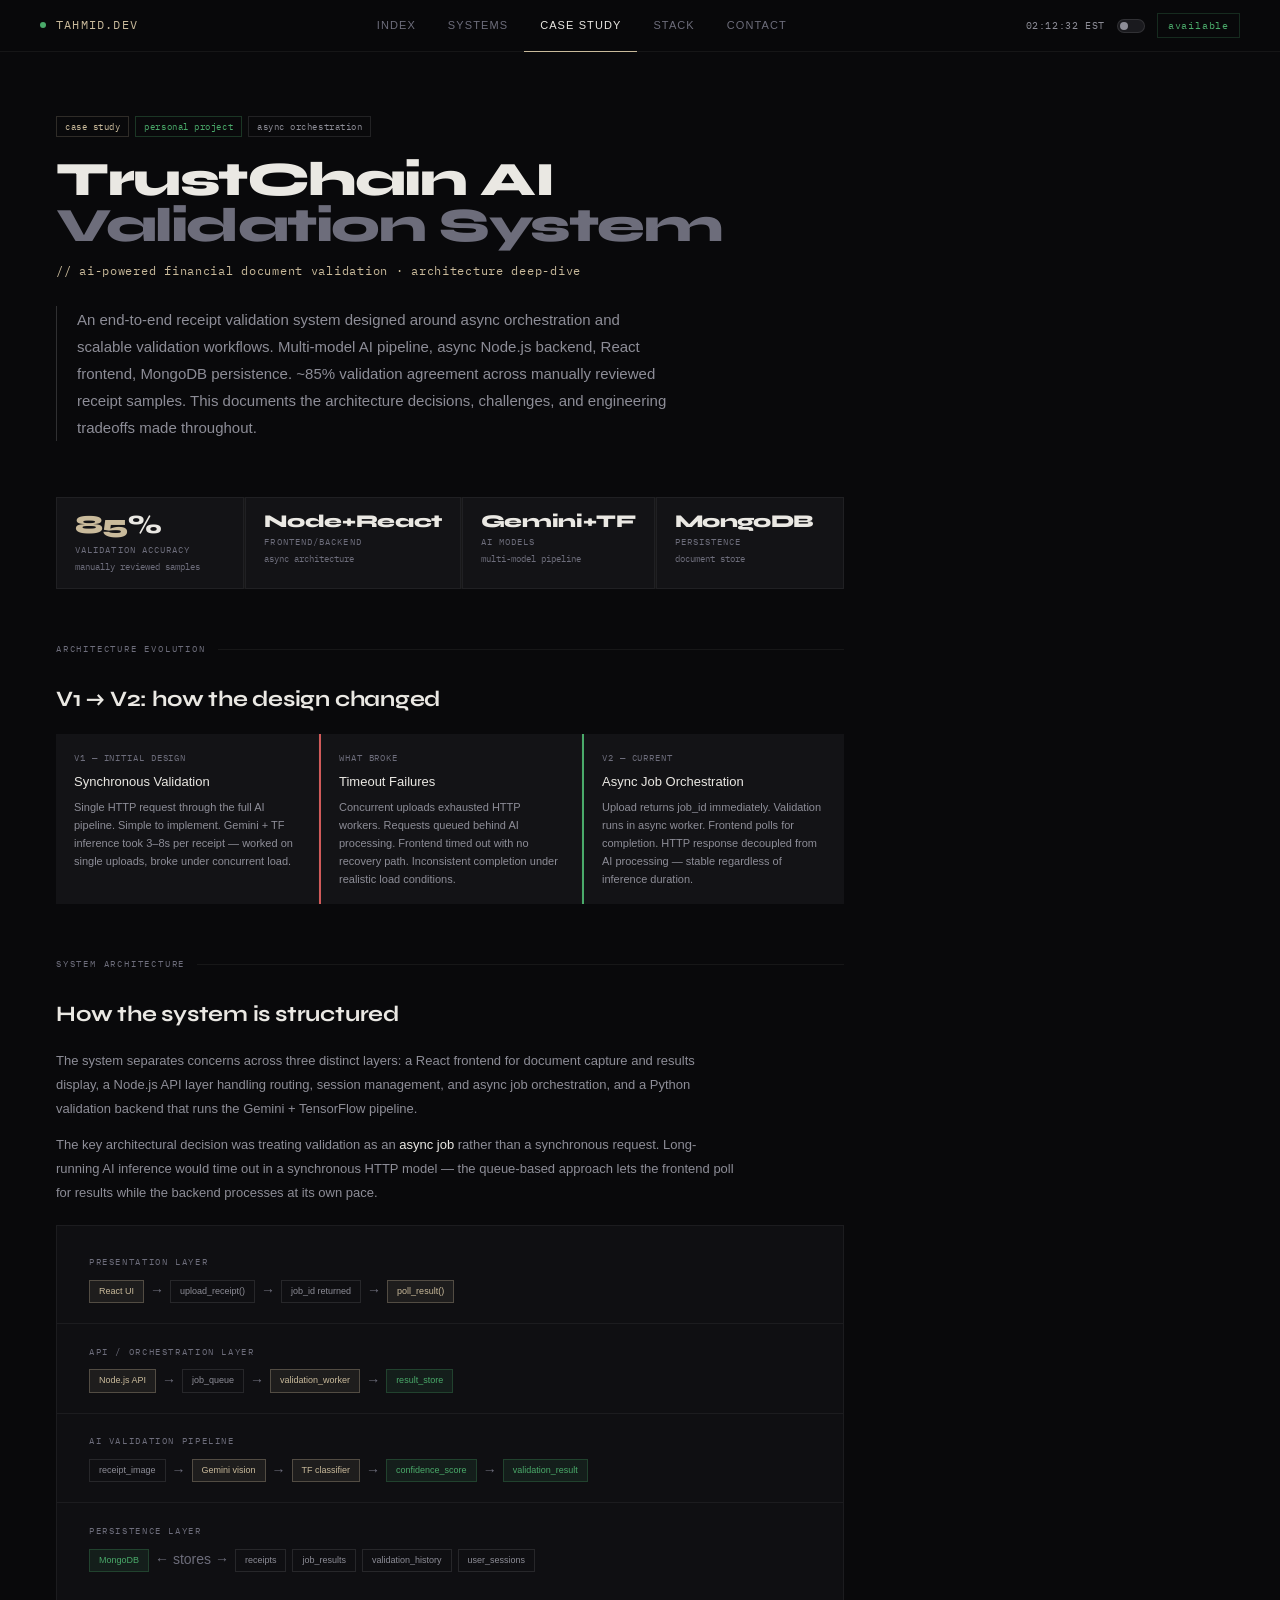
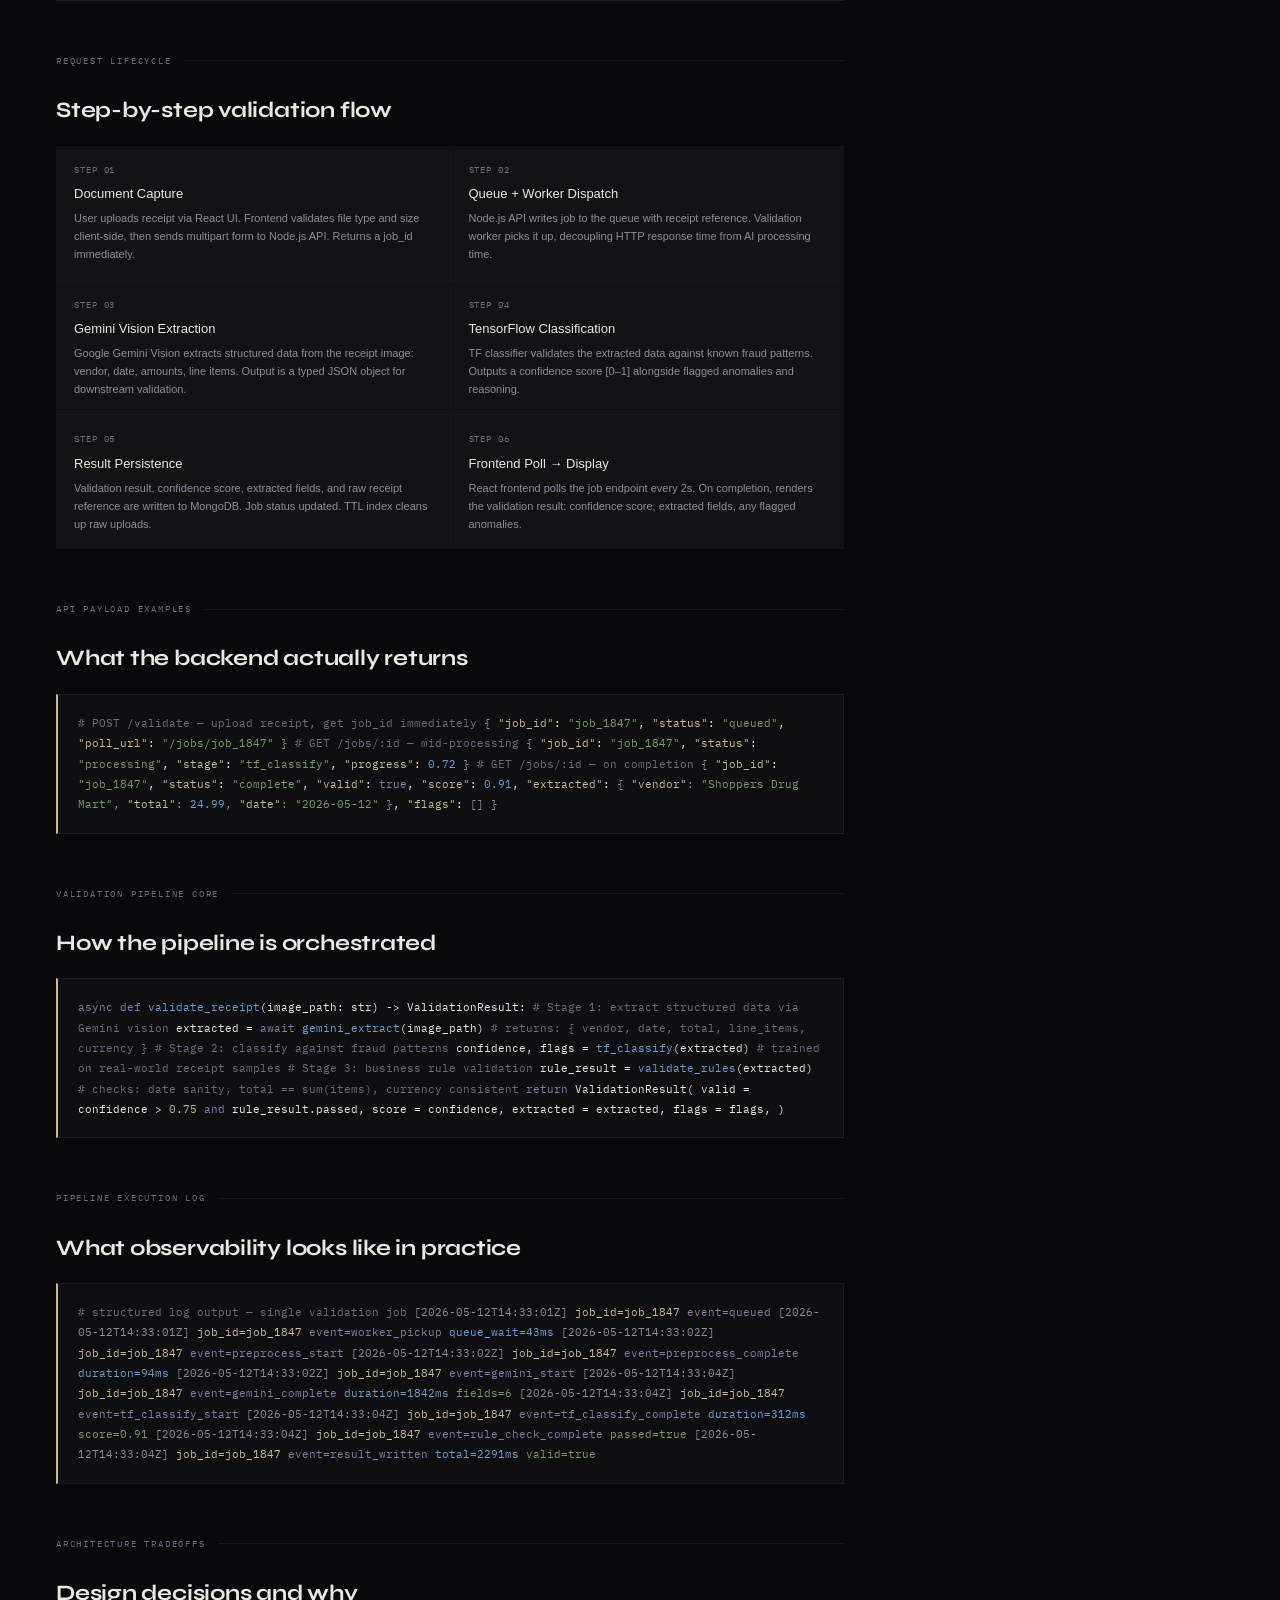
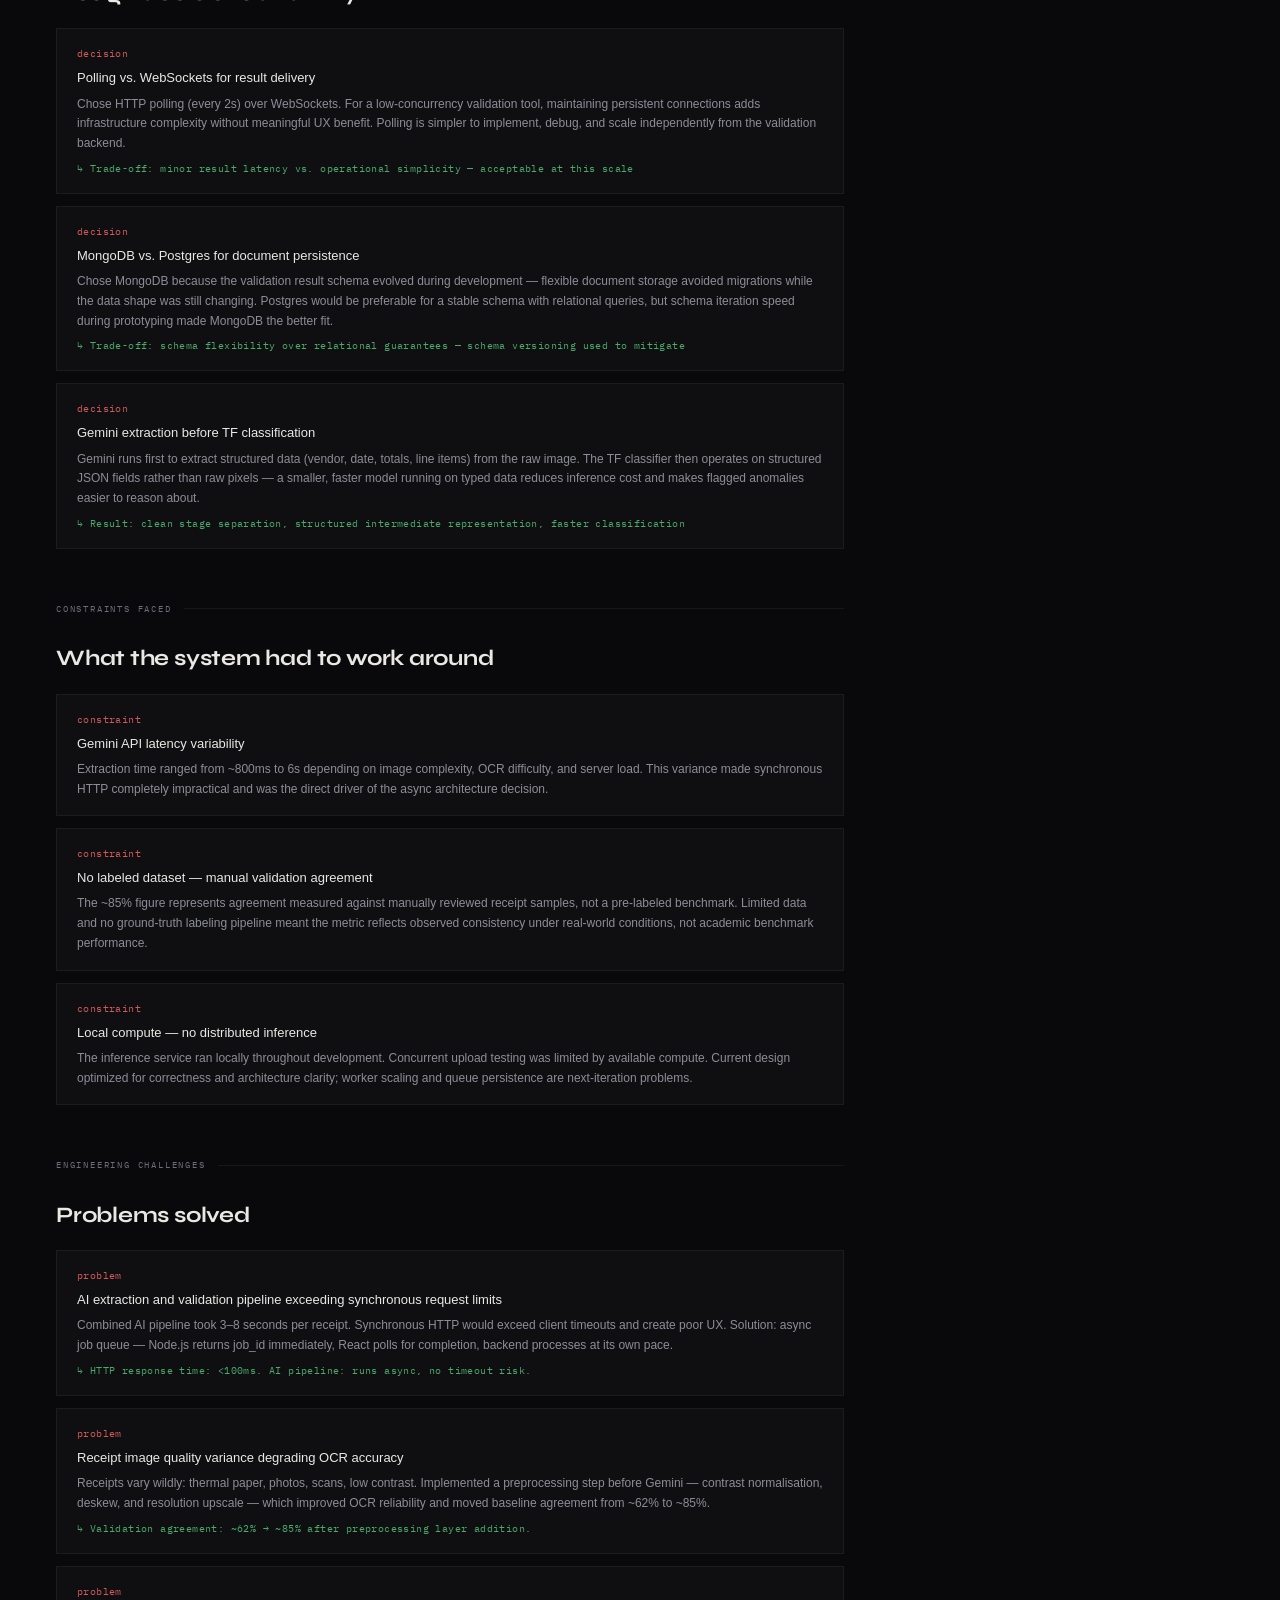
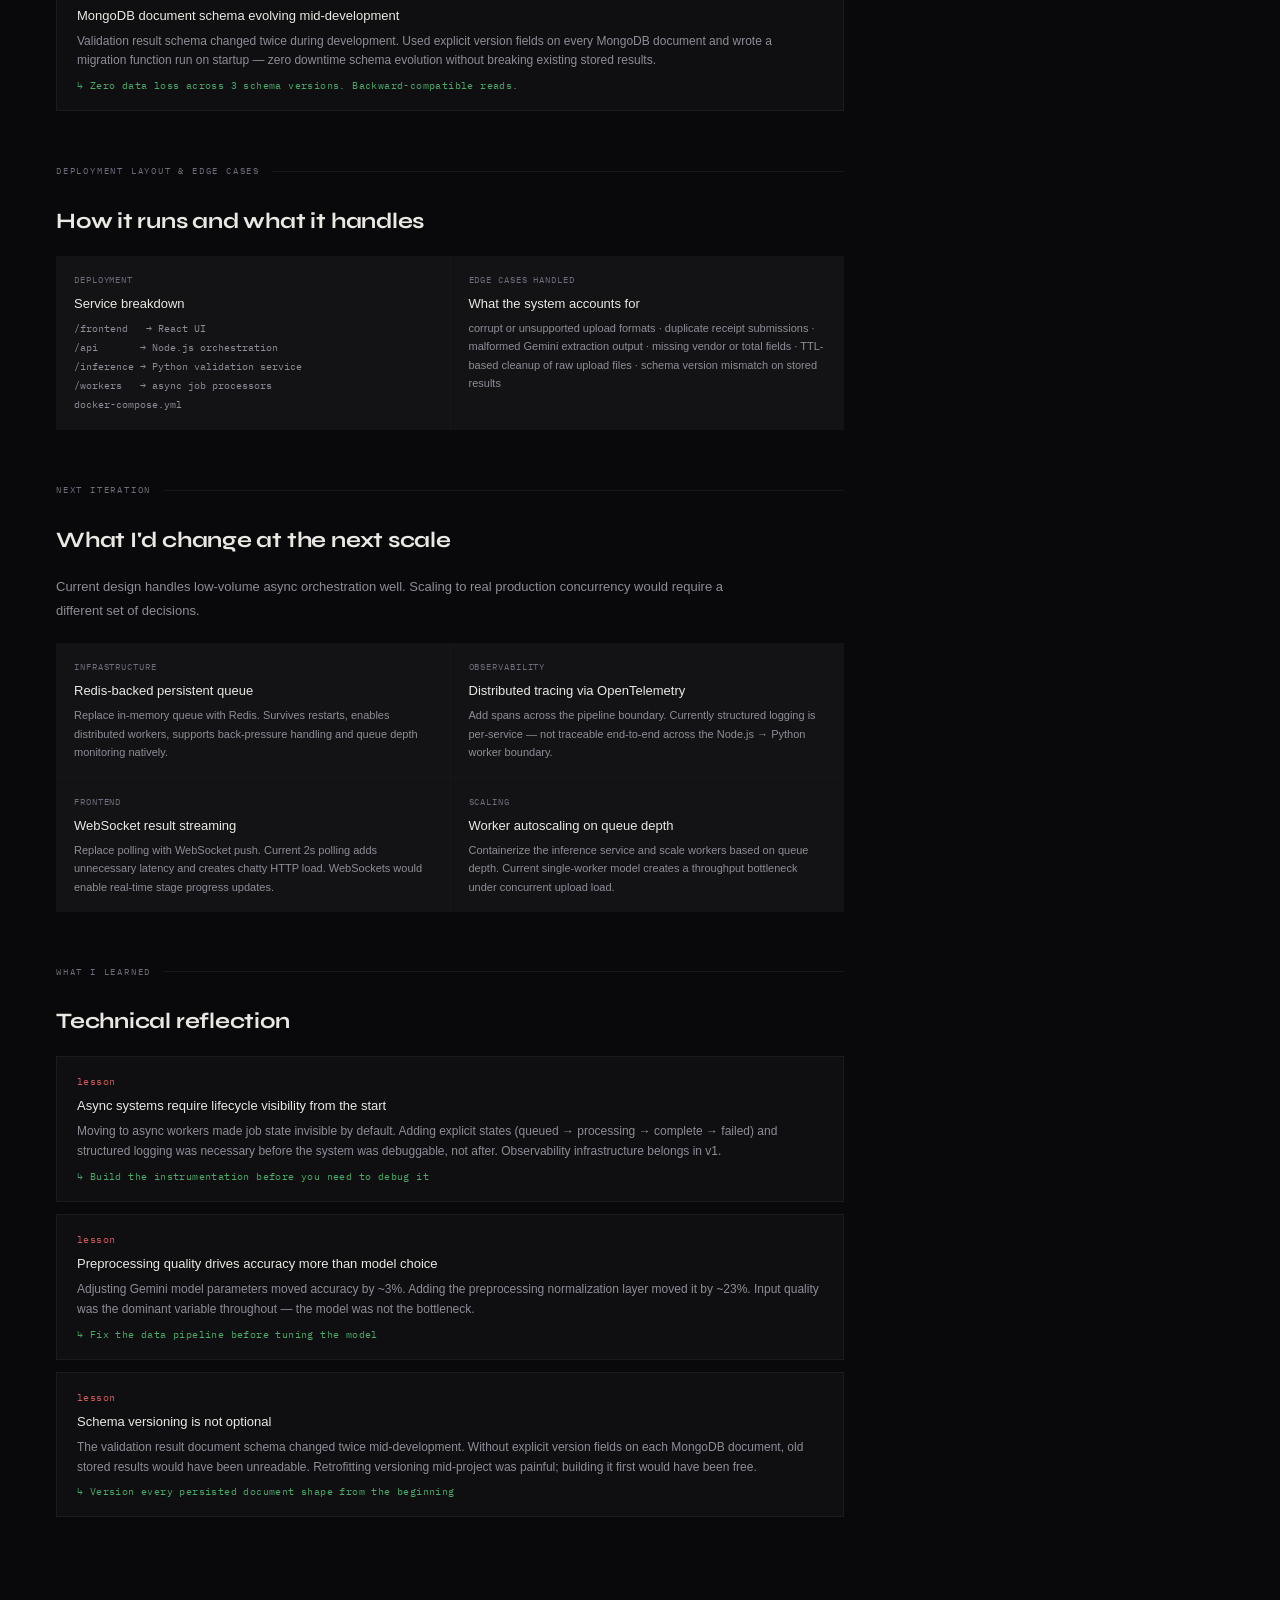
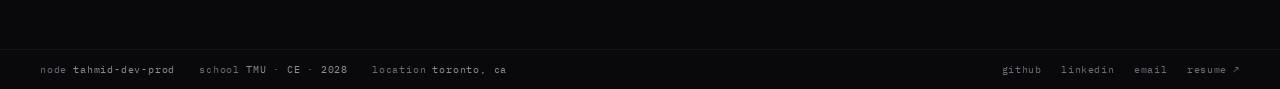
==== commit 5408c408: "Wording + Website Title Changes" ====
--- a/casestudy.html
+++ b/casestudy.html
@@ -3,7 +3,7 @@
 <head>
 <meta charset="UTF-8">
 <meta name="viewport" content="width=device-width, initial-scale=1.0">
-<title>Case Study: TrustChain AI — Tahmid Ehsan</title>
+<title>Case Study: TrustChain AI @ Tahmid.Dev</title>
 <link rel="stylesheet" href="style.css">
 <style>
 .page-inner { padding: 64px 56px 80px; max-width: 900px; }
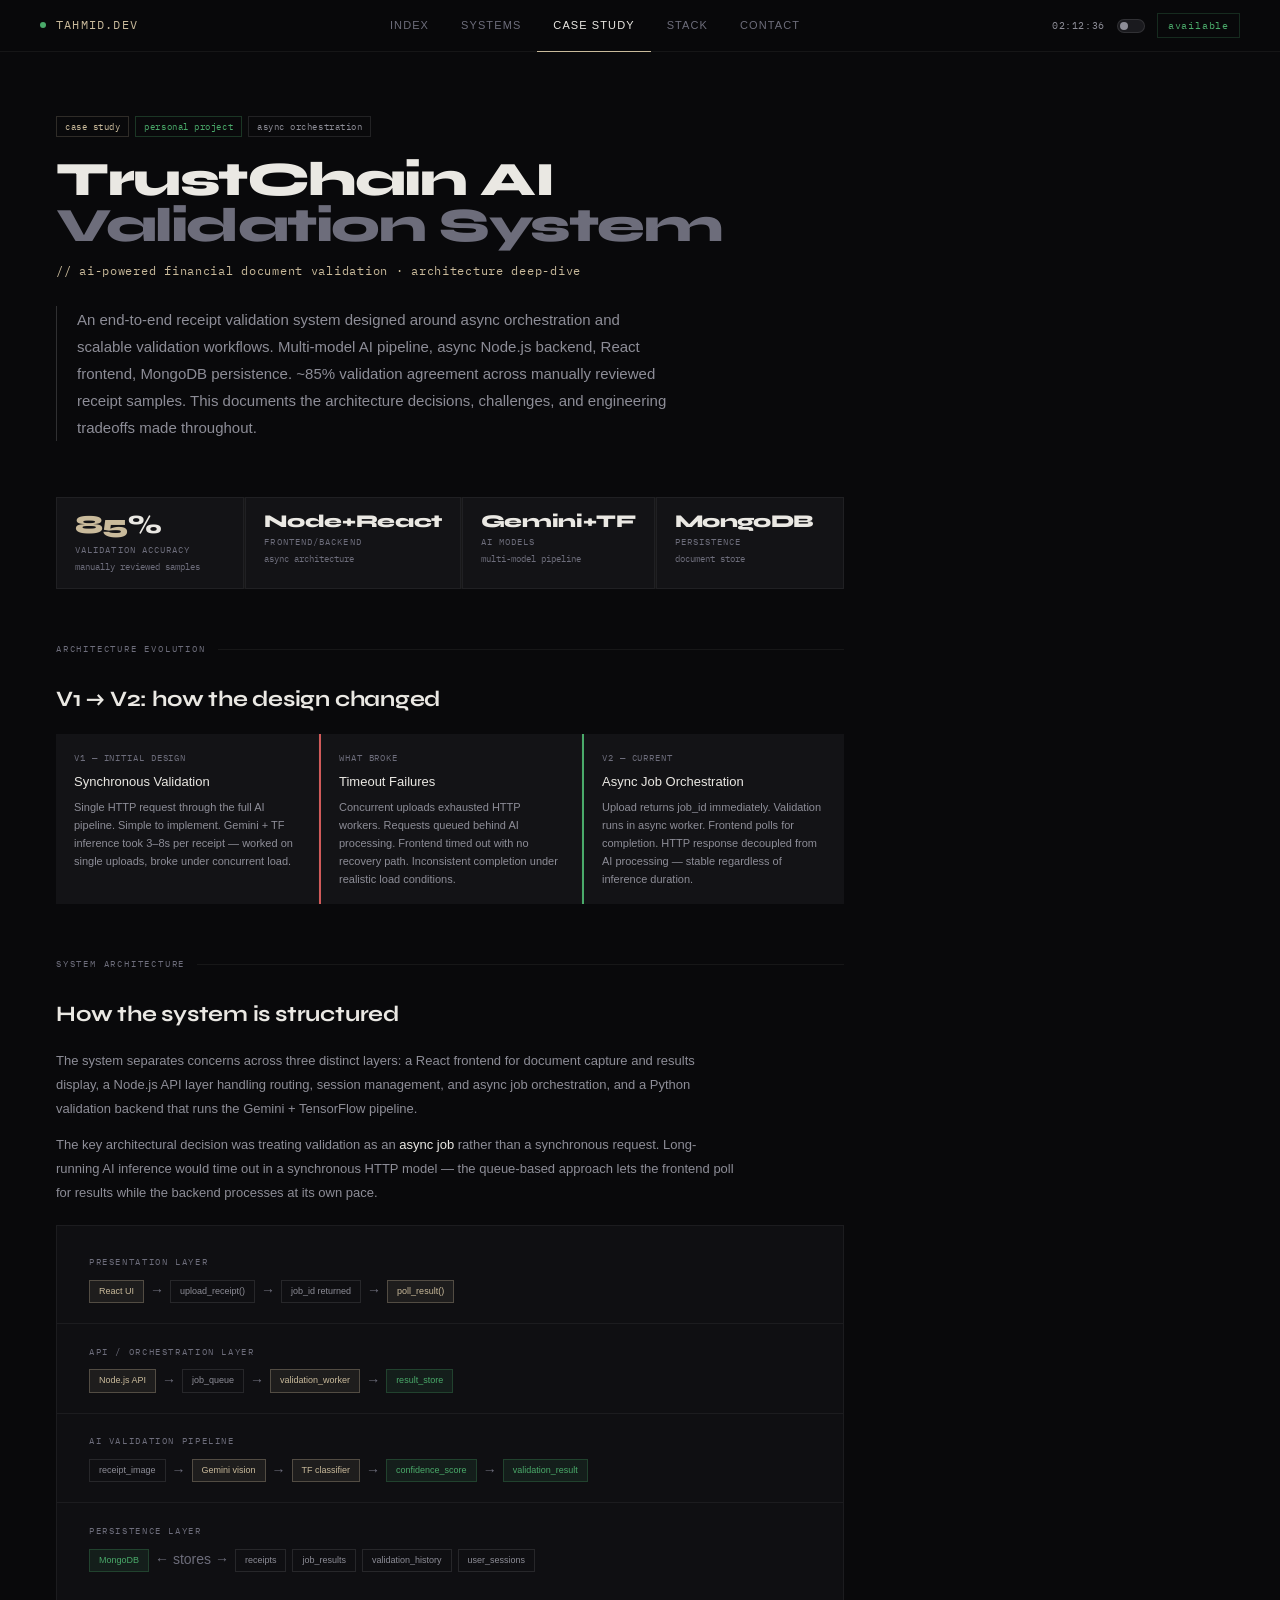
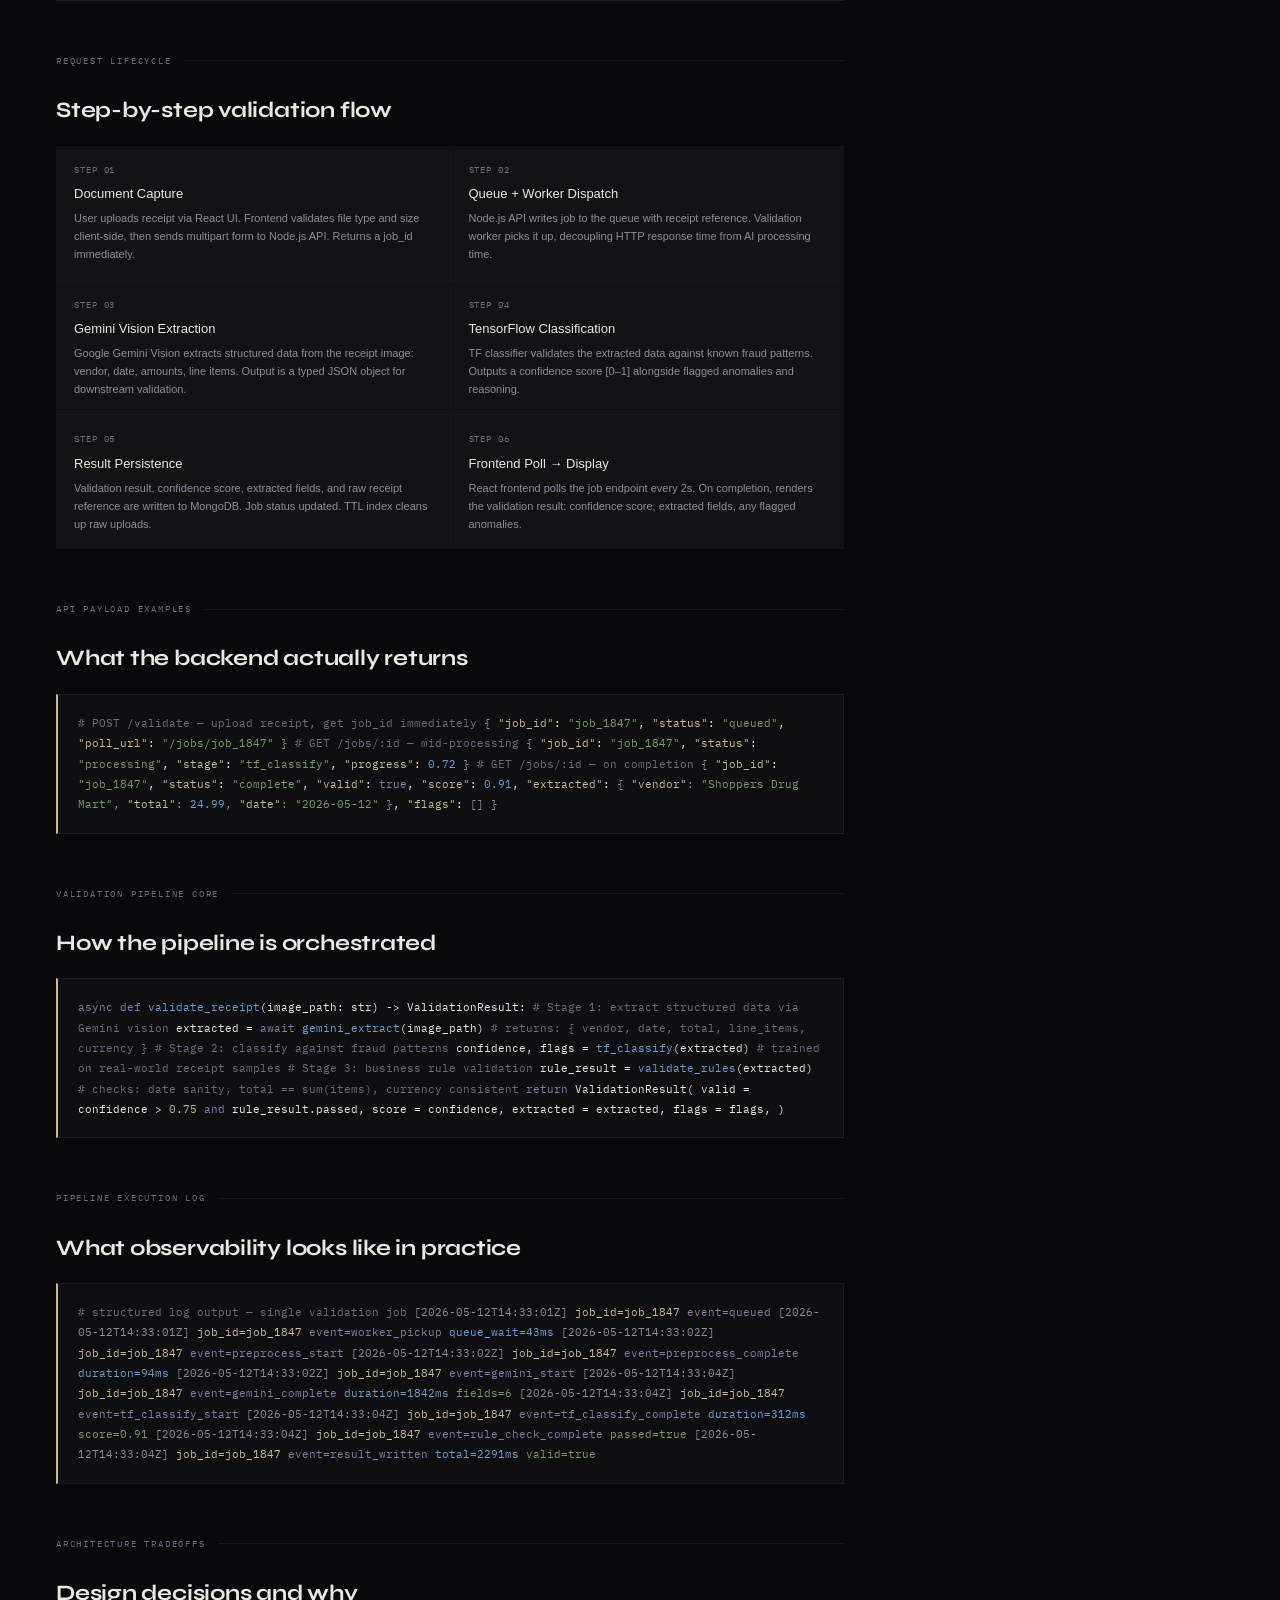
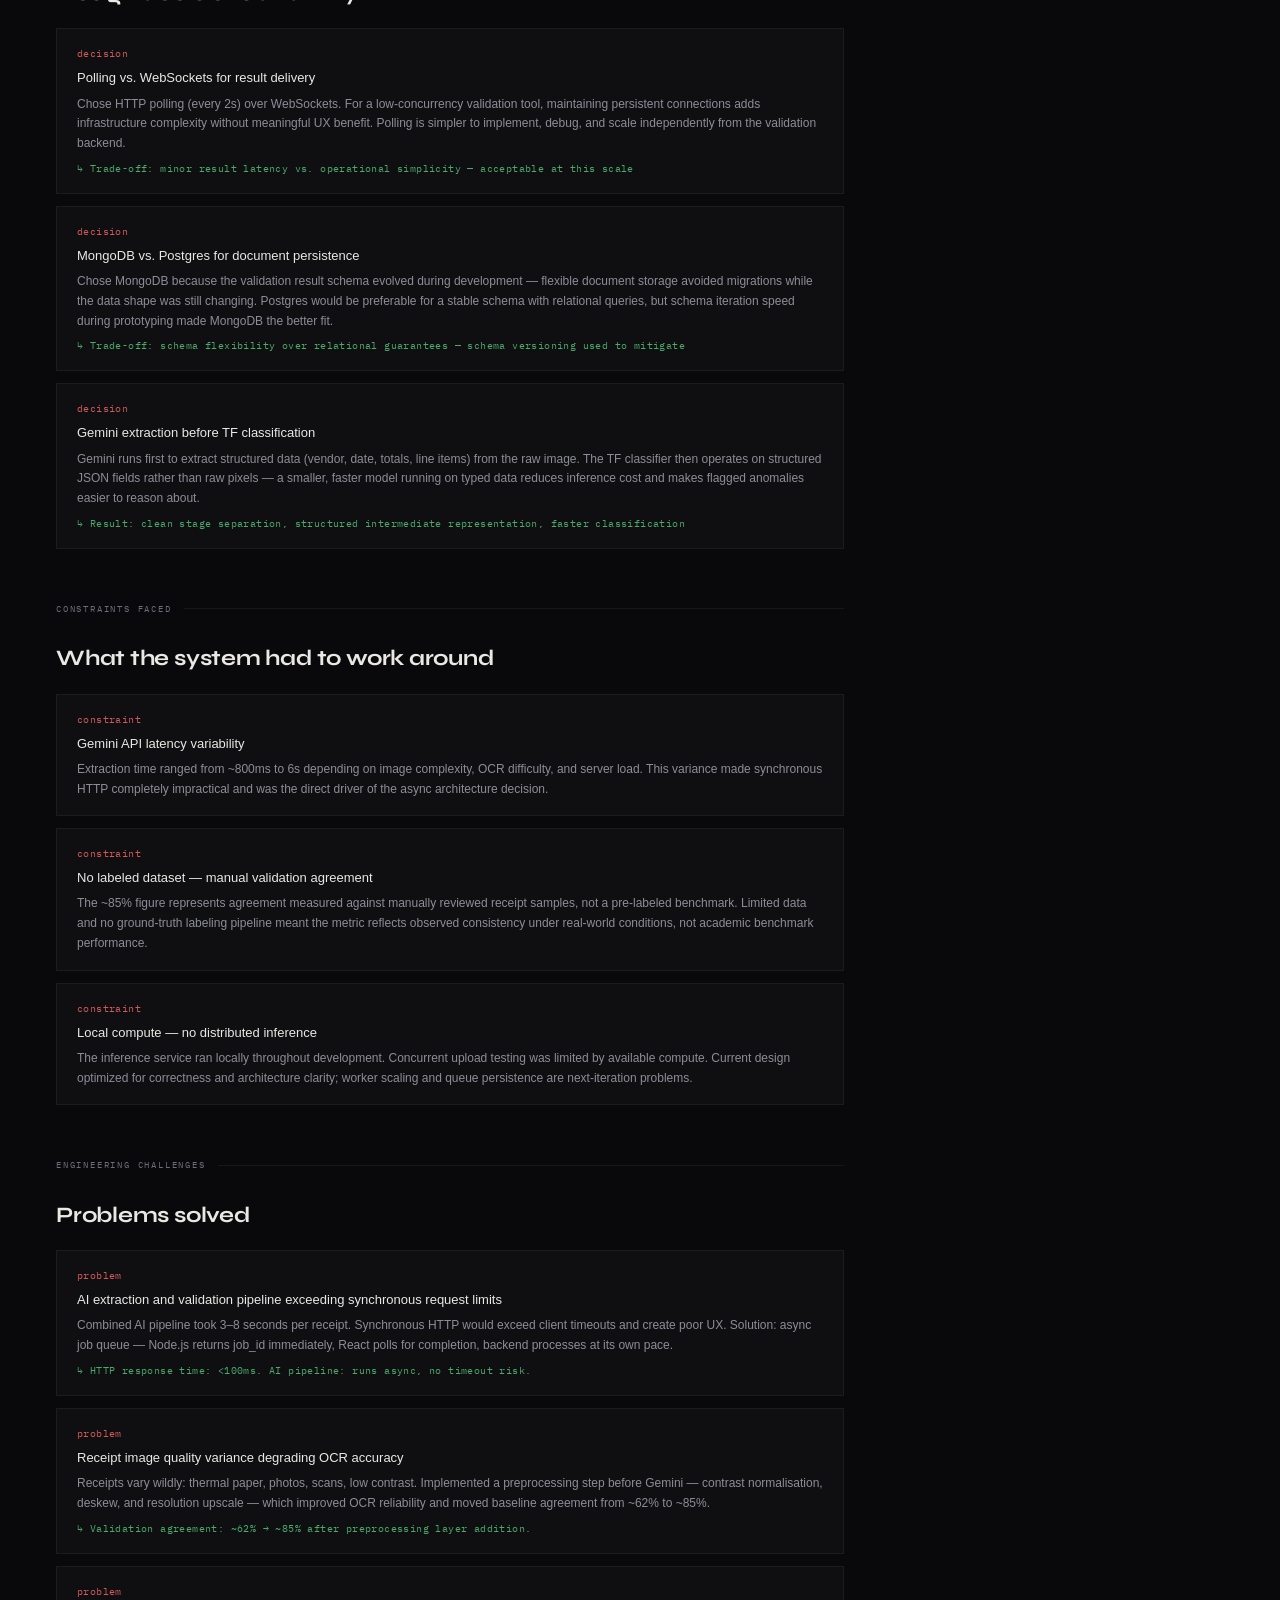
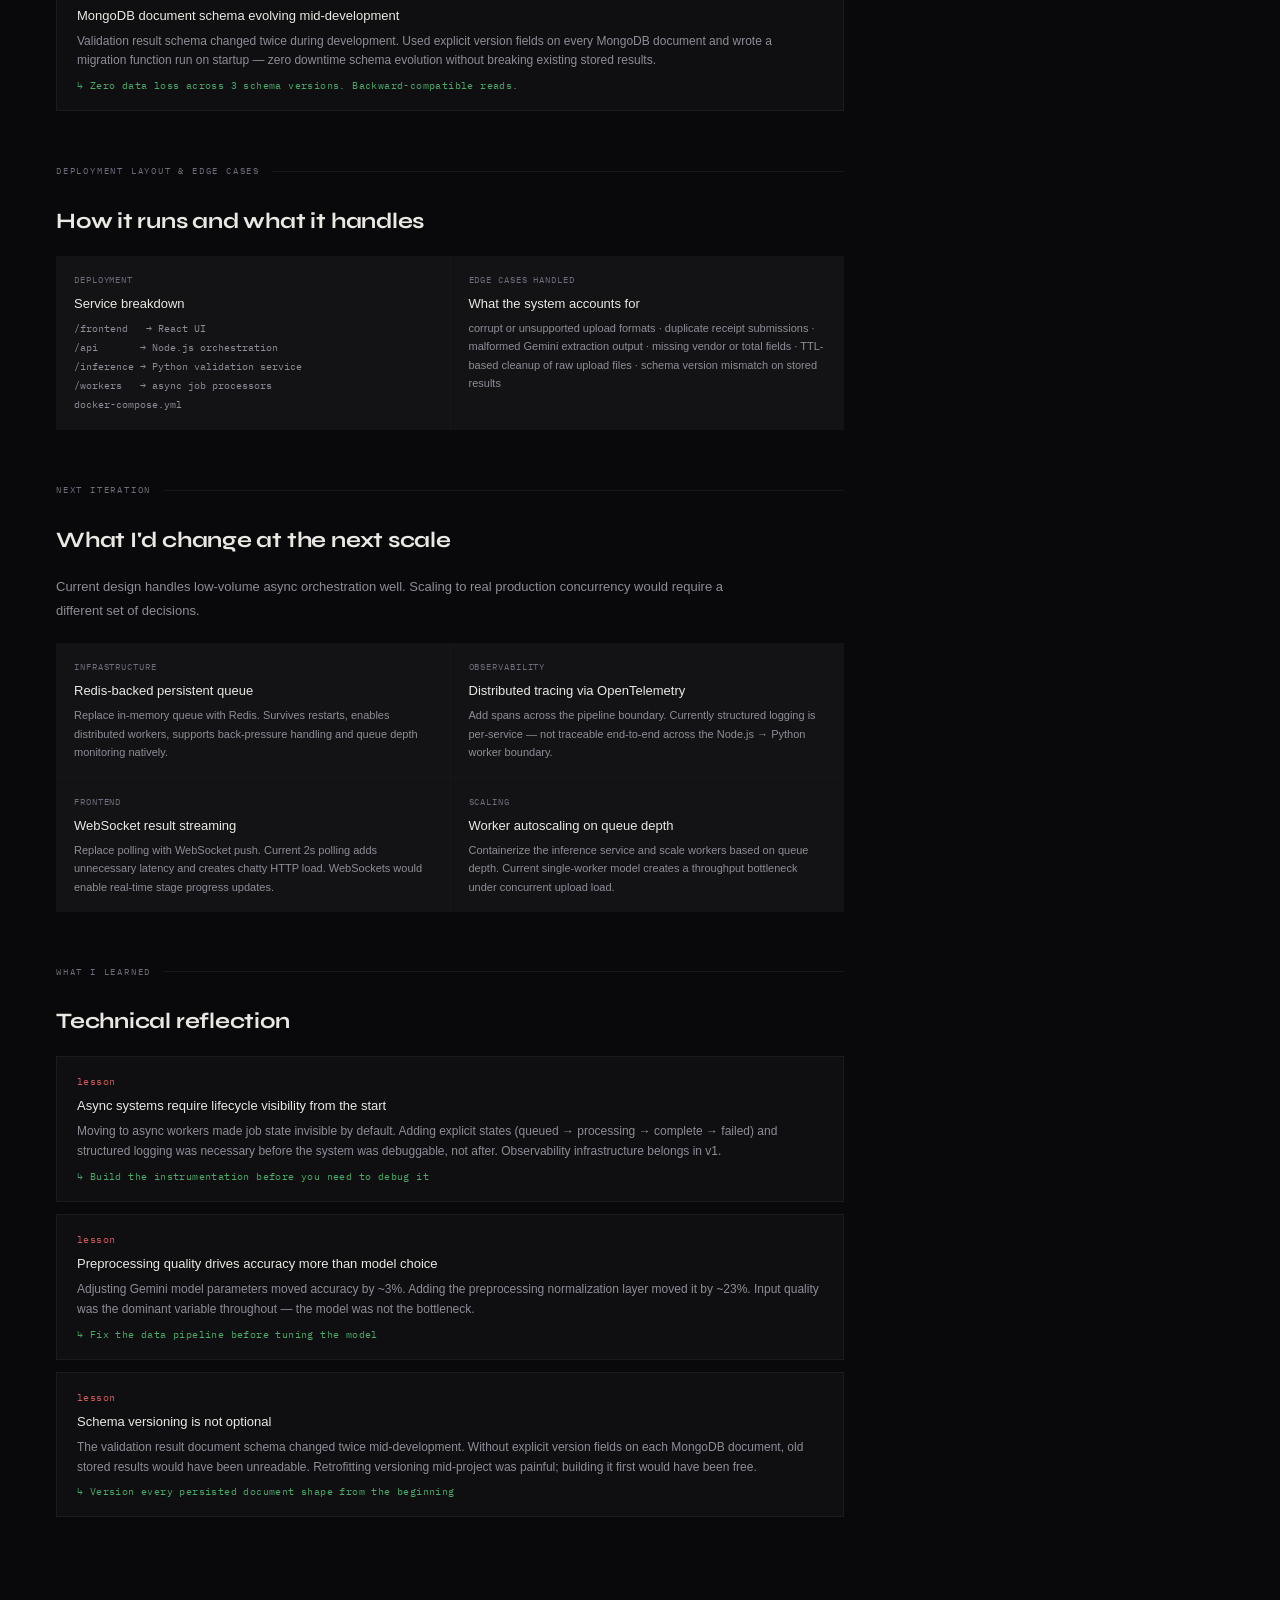
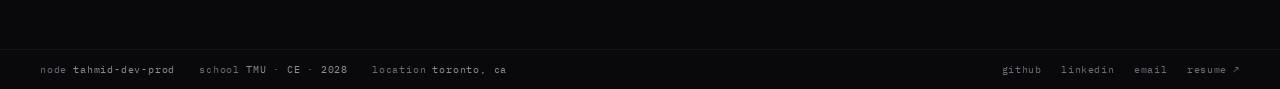
==== commit 5365a700: "Website logo implemented" ====
--- a/casestudy.html
+++ b/casestudy.html
@@ -4,6 +4,7 @@
 <meta charset="UTF-8">
 <meta name="viewport" content="width=device-width, initial-scale=1.0">
 <title>Case Study: TrustChain AI @ Tahmid.Dev</title>
+<link rel="icon" type="image/png" href="favicon.png">
 <link rel="stylesheet" href="style.css">
 <style>
 .page-inner { padding: 64px 56px 80px; max-width: 900px; }
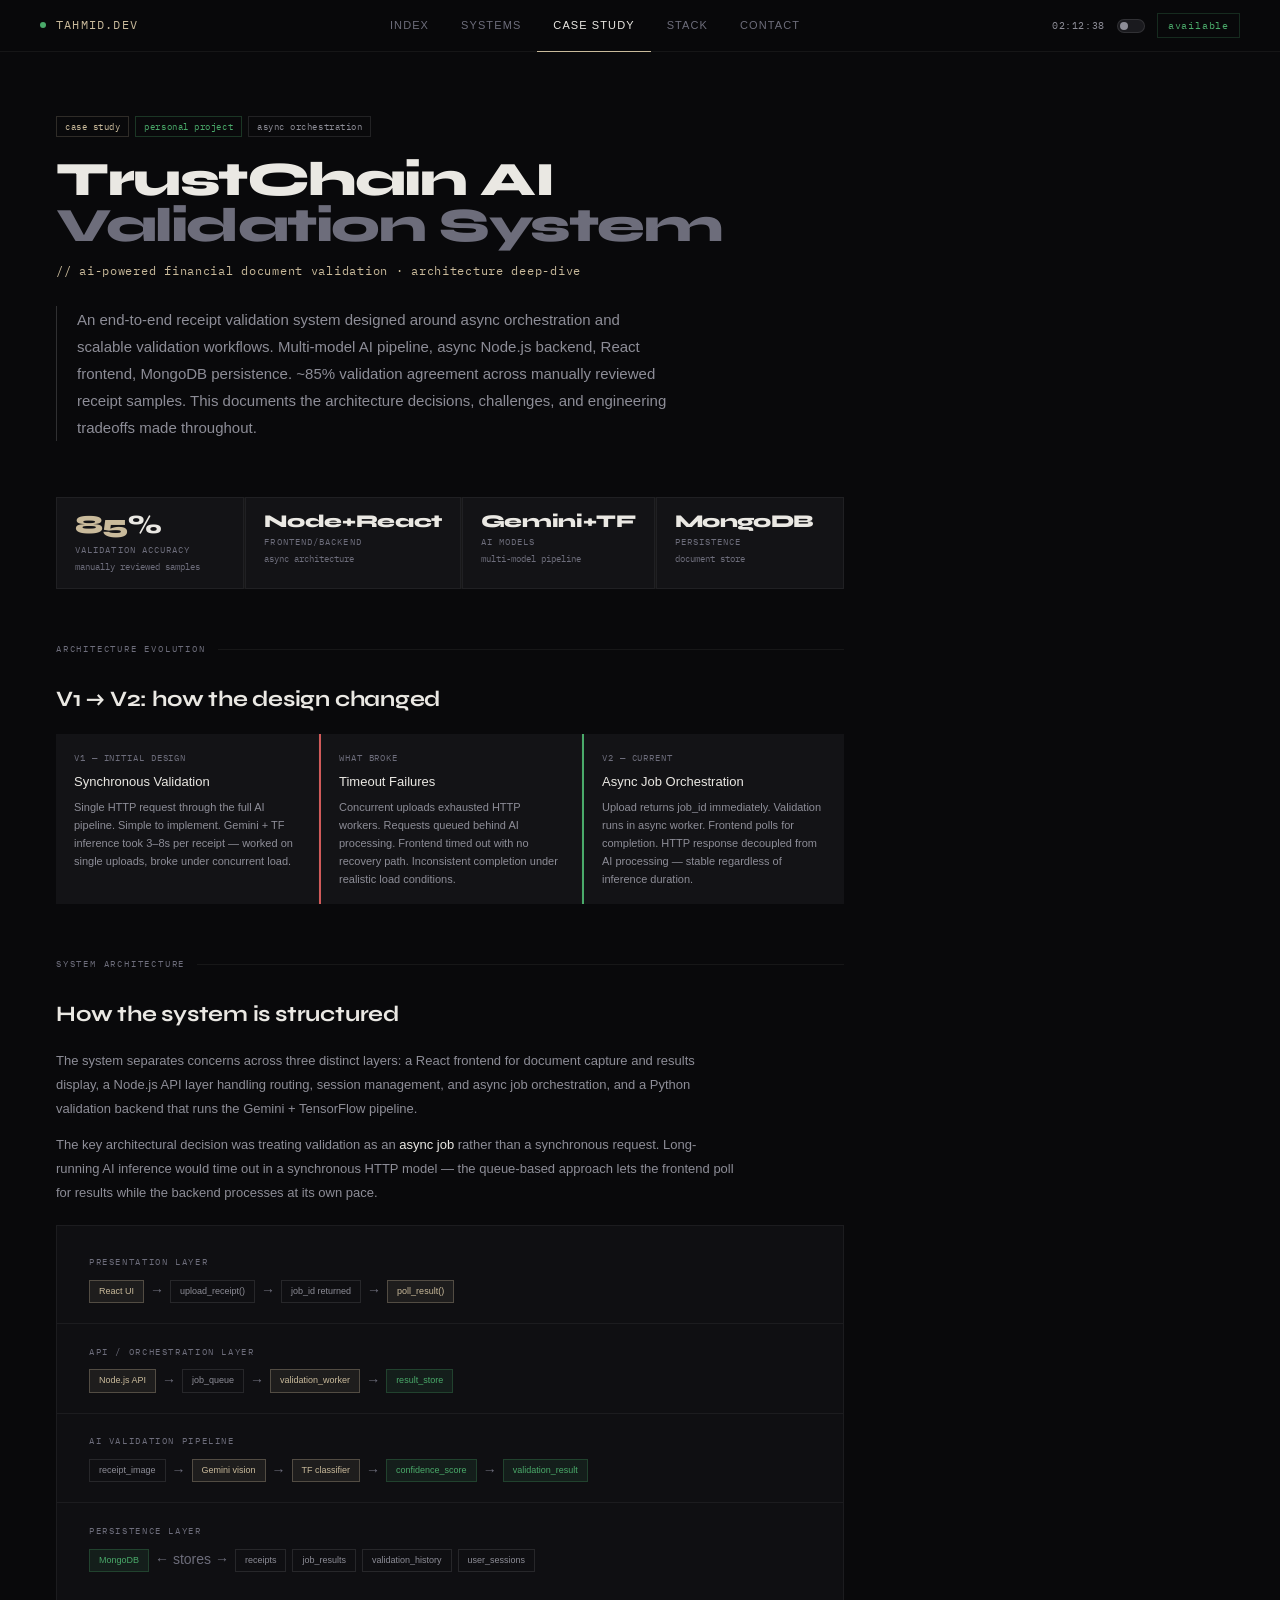
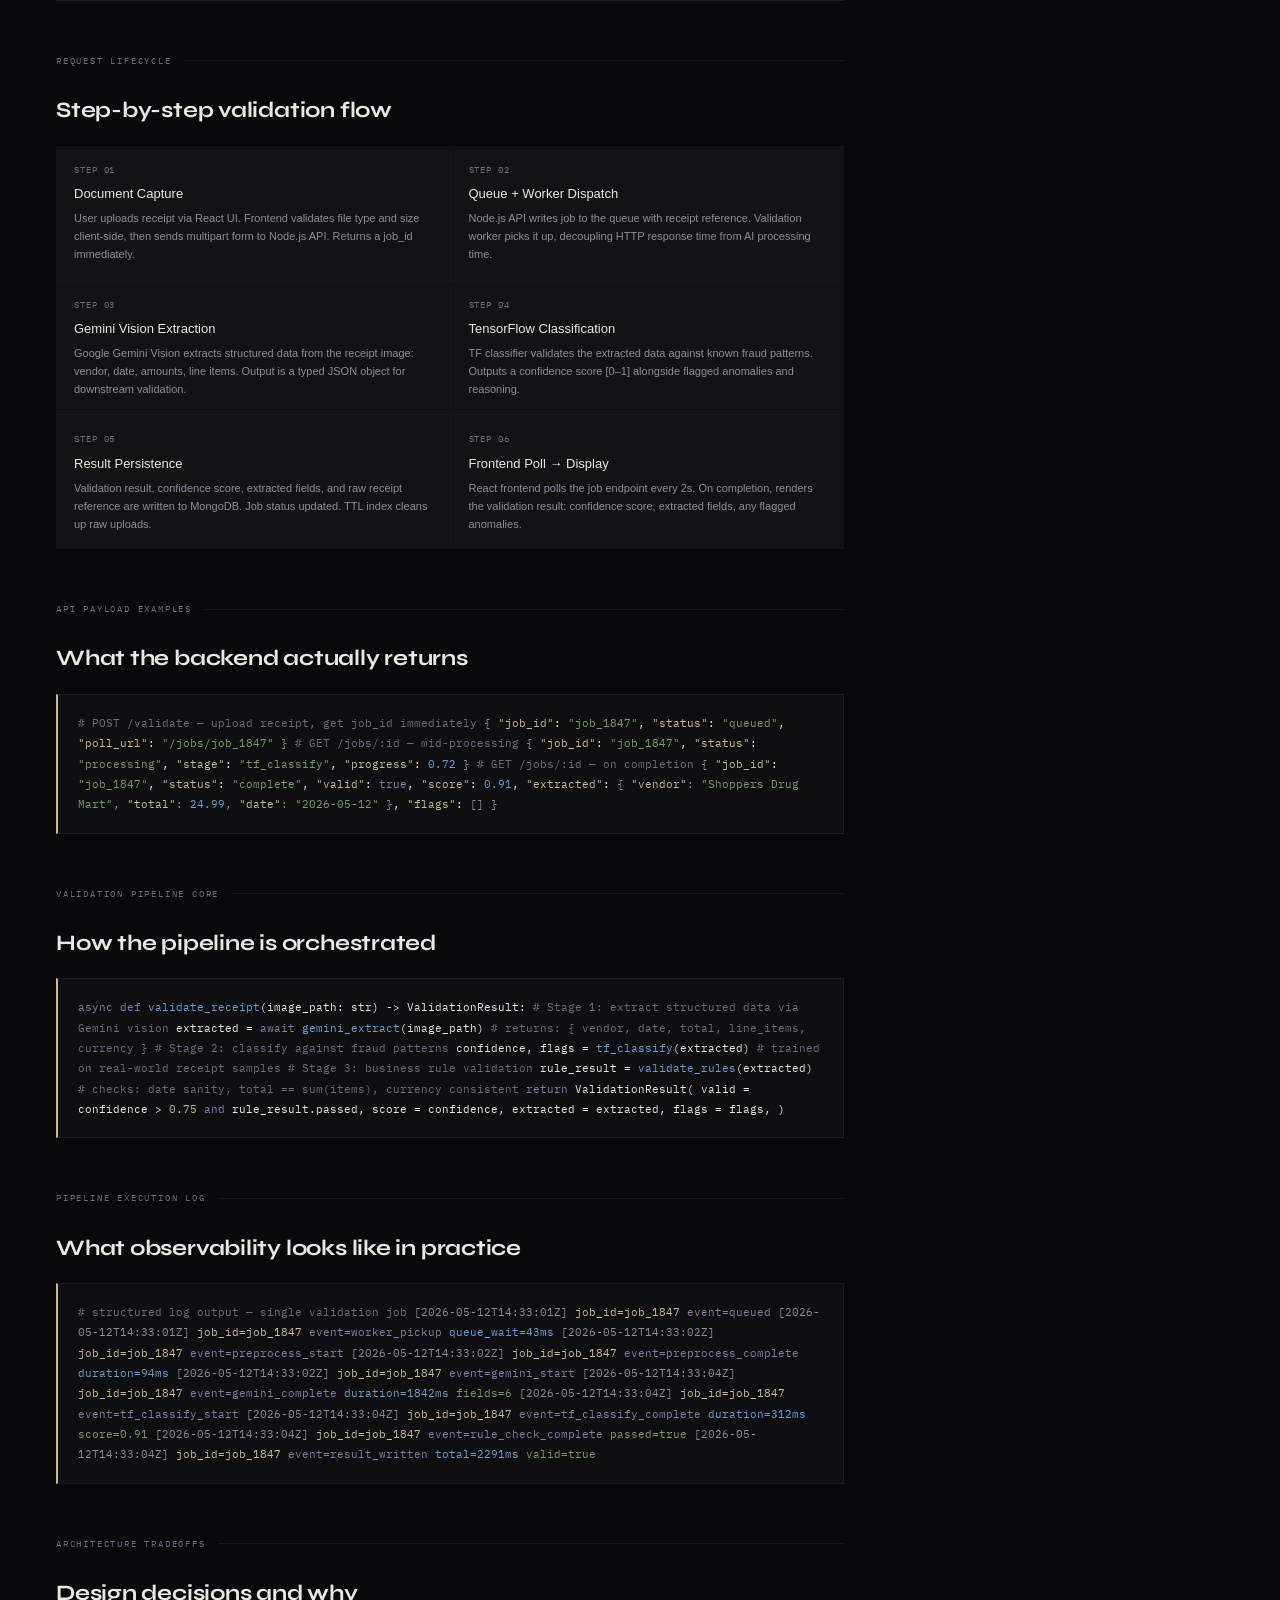
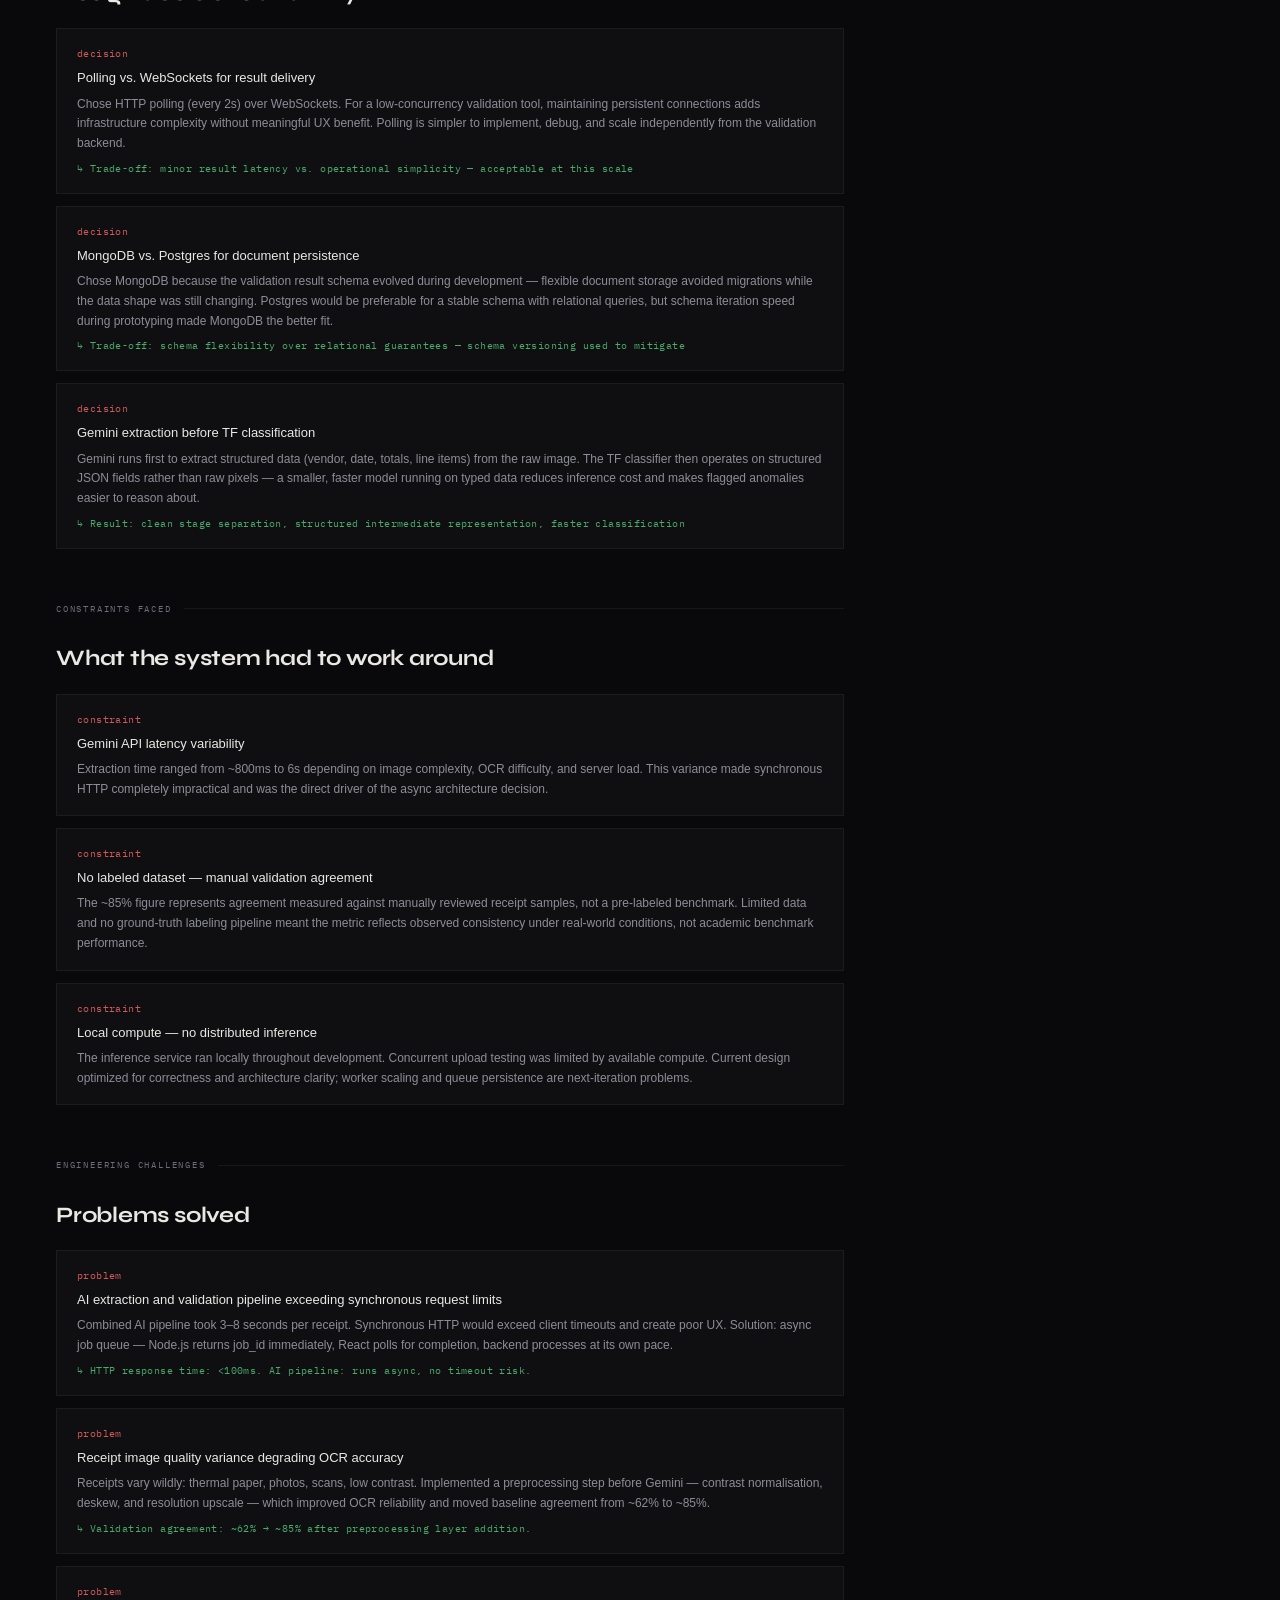
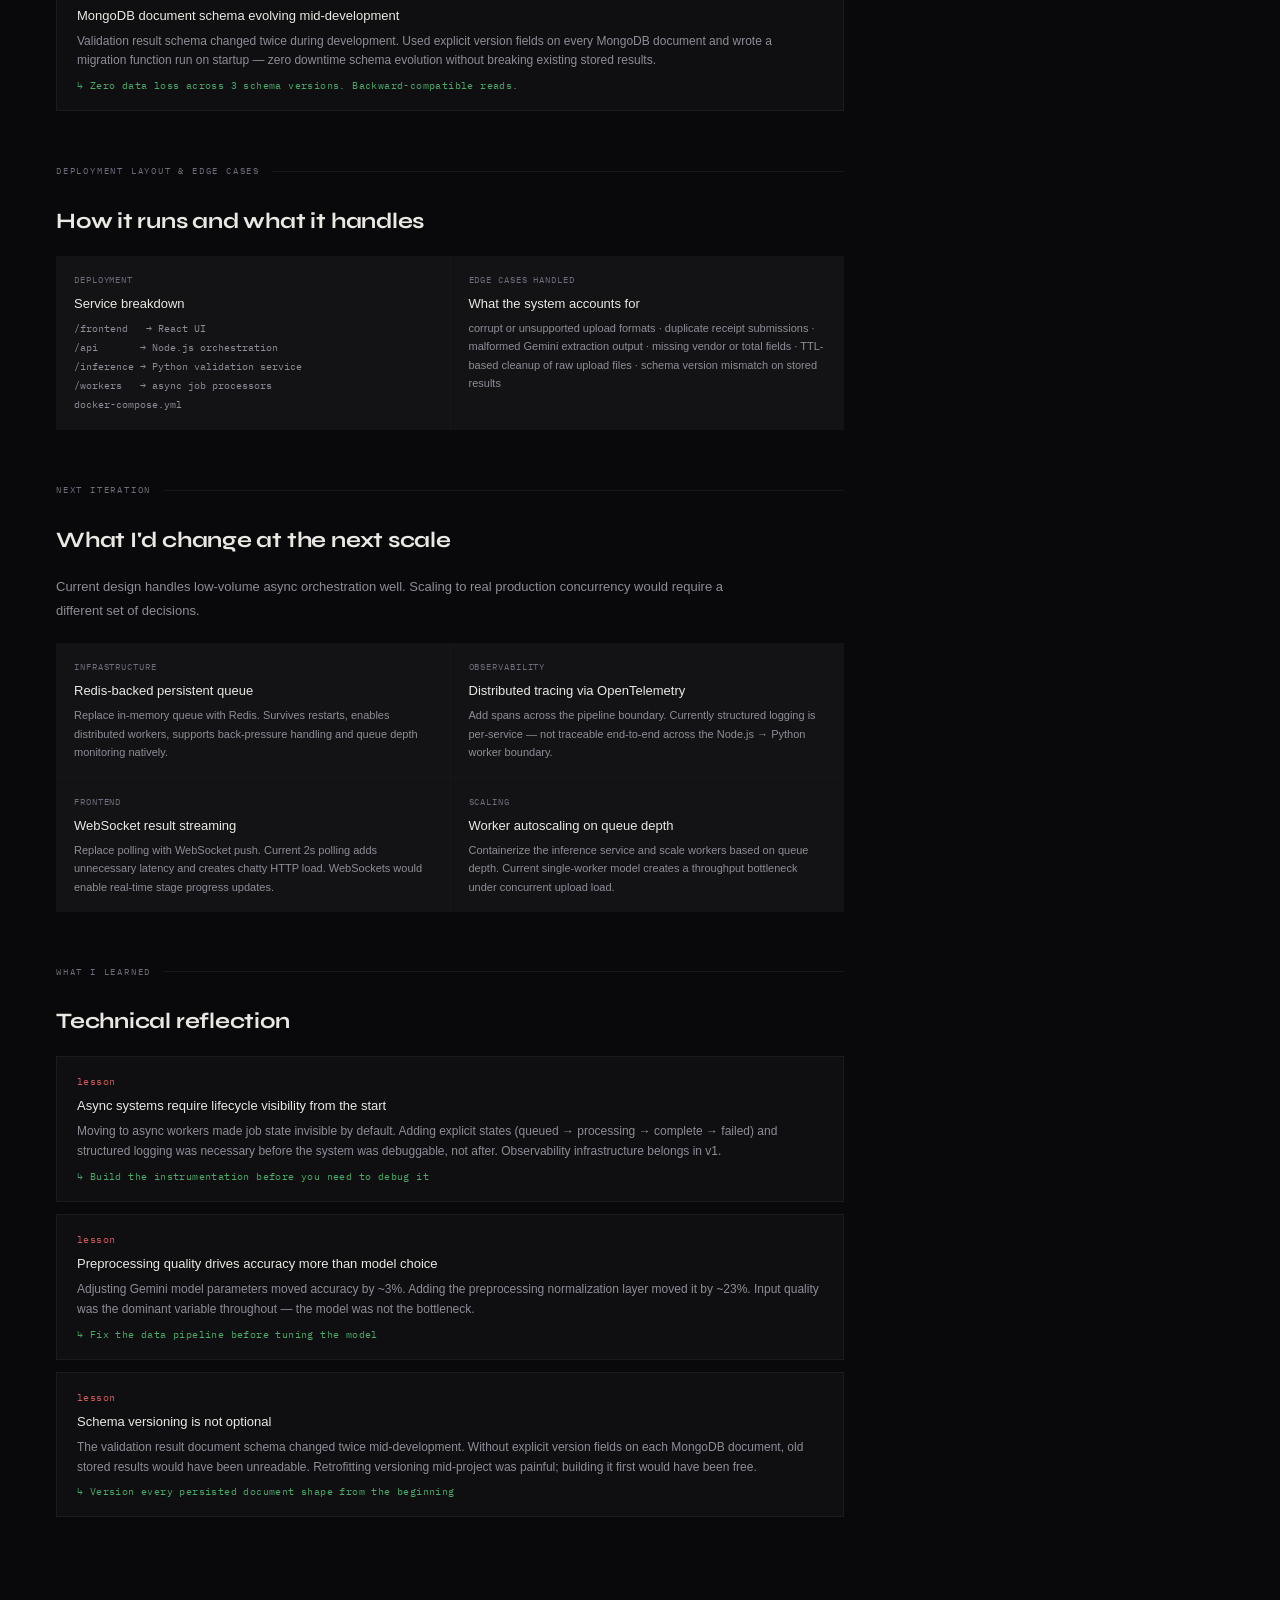
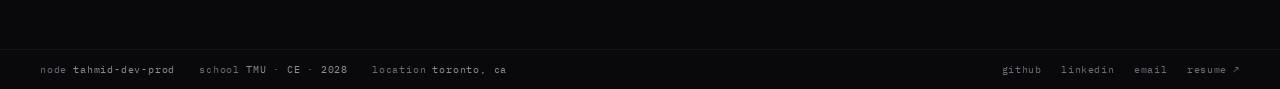
==== commit 14fa9e17: "Caching" ====
--- a/casestudy.html
+++ b/casestudy.html
@@ -4,7 +4,7 @@
 <meta charset="UTF-8">
 <meta name="viewport" content="width=device-width, initial-scale=1.0">
 <title>Case Study: TrustChain AI @ Tahmid.Dev</title>
-<link rel="icon" type="image/png" href="favicon.png">
+<link rel="icon" type="image/png" href="favicon.png?v=2">
 <link rel="stylesheet" href="style.css">
 <style>
 .page-inner { padding: 64px 56px 80px; max-width: 900px; }
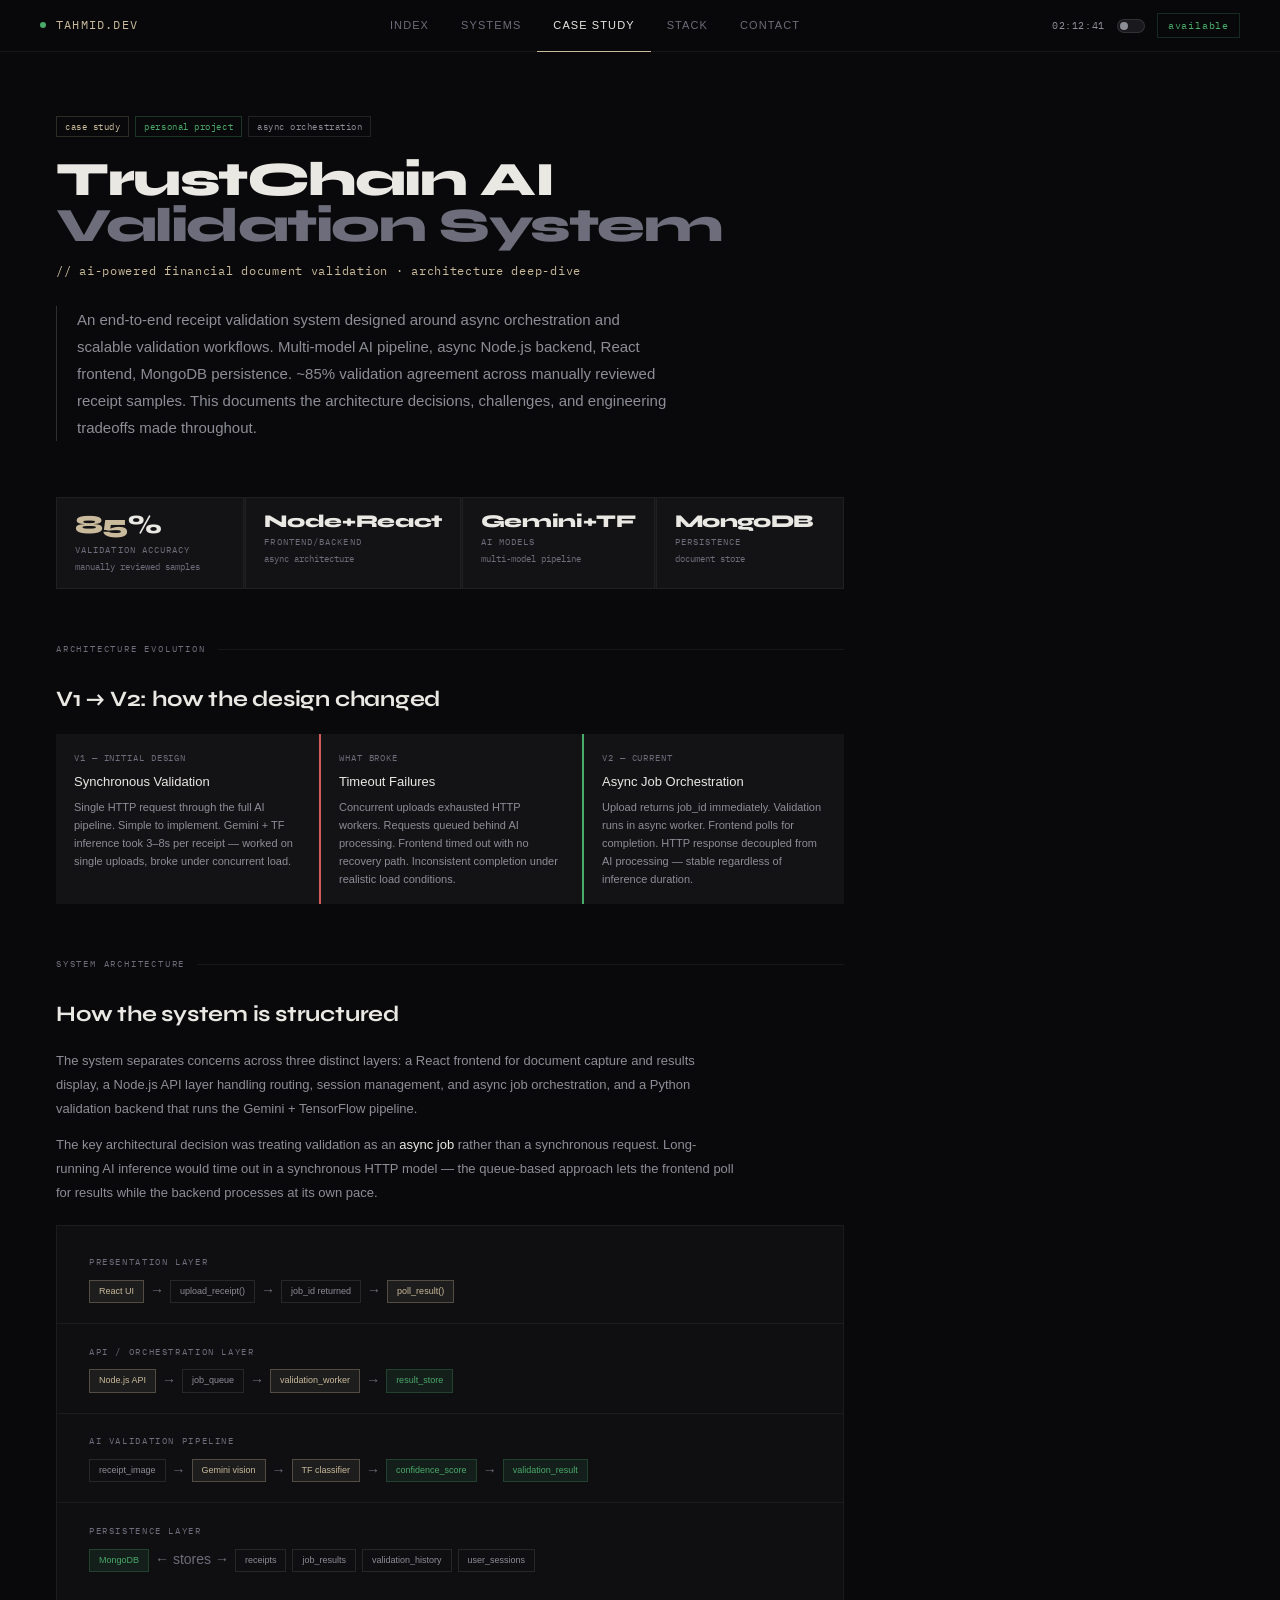
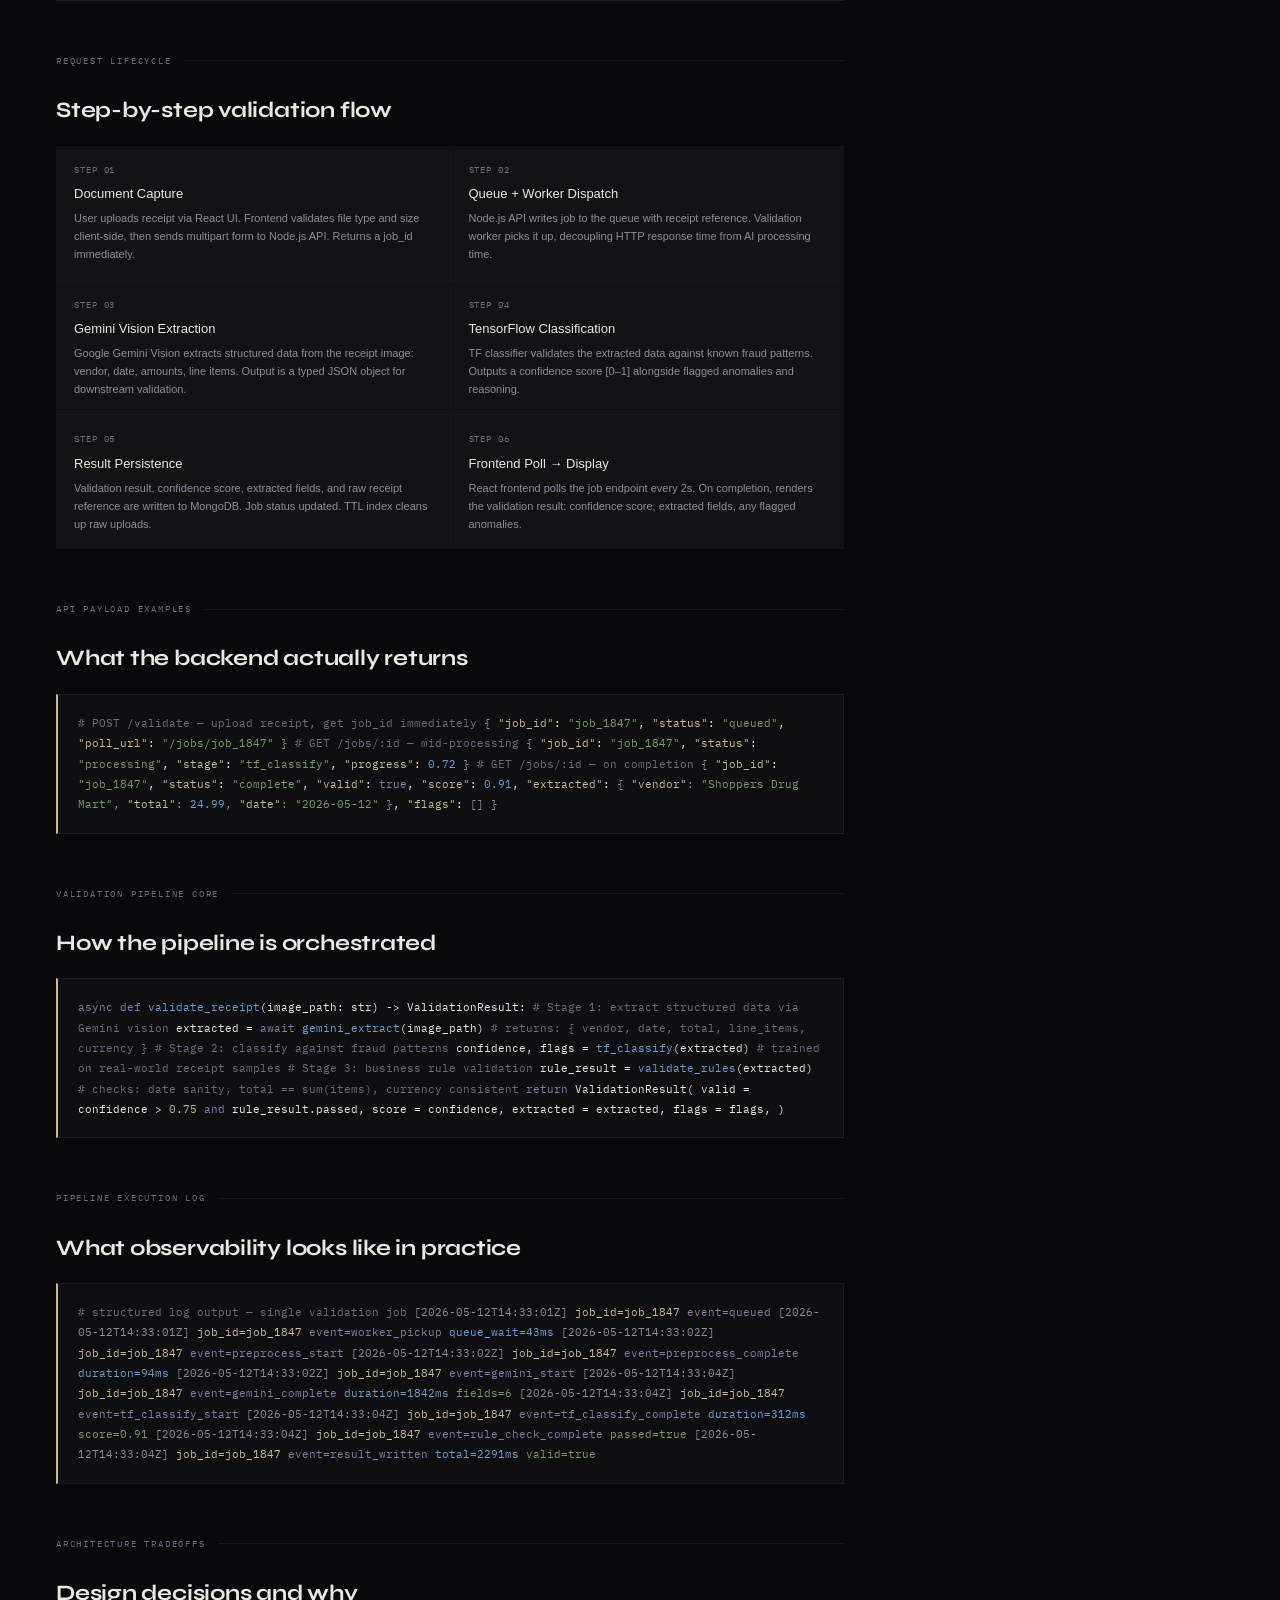
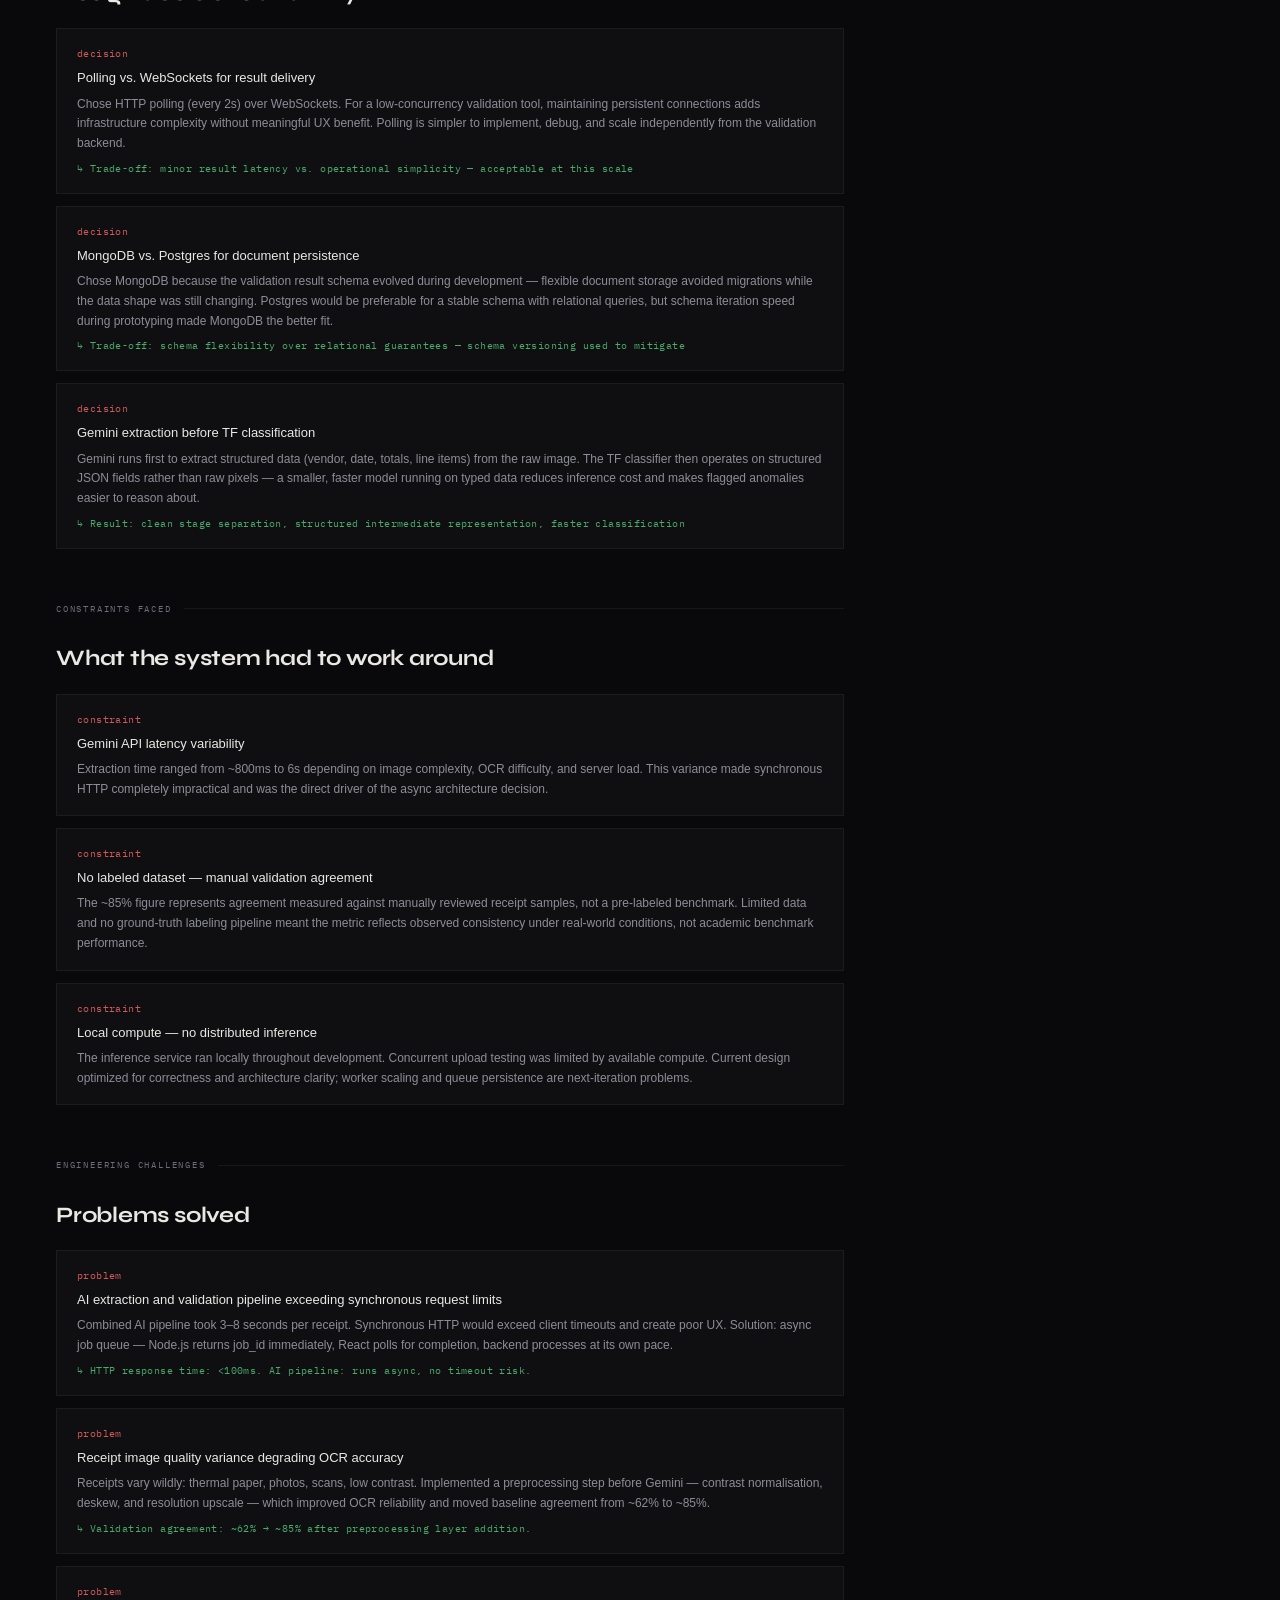
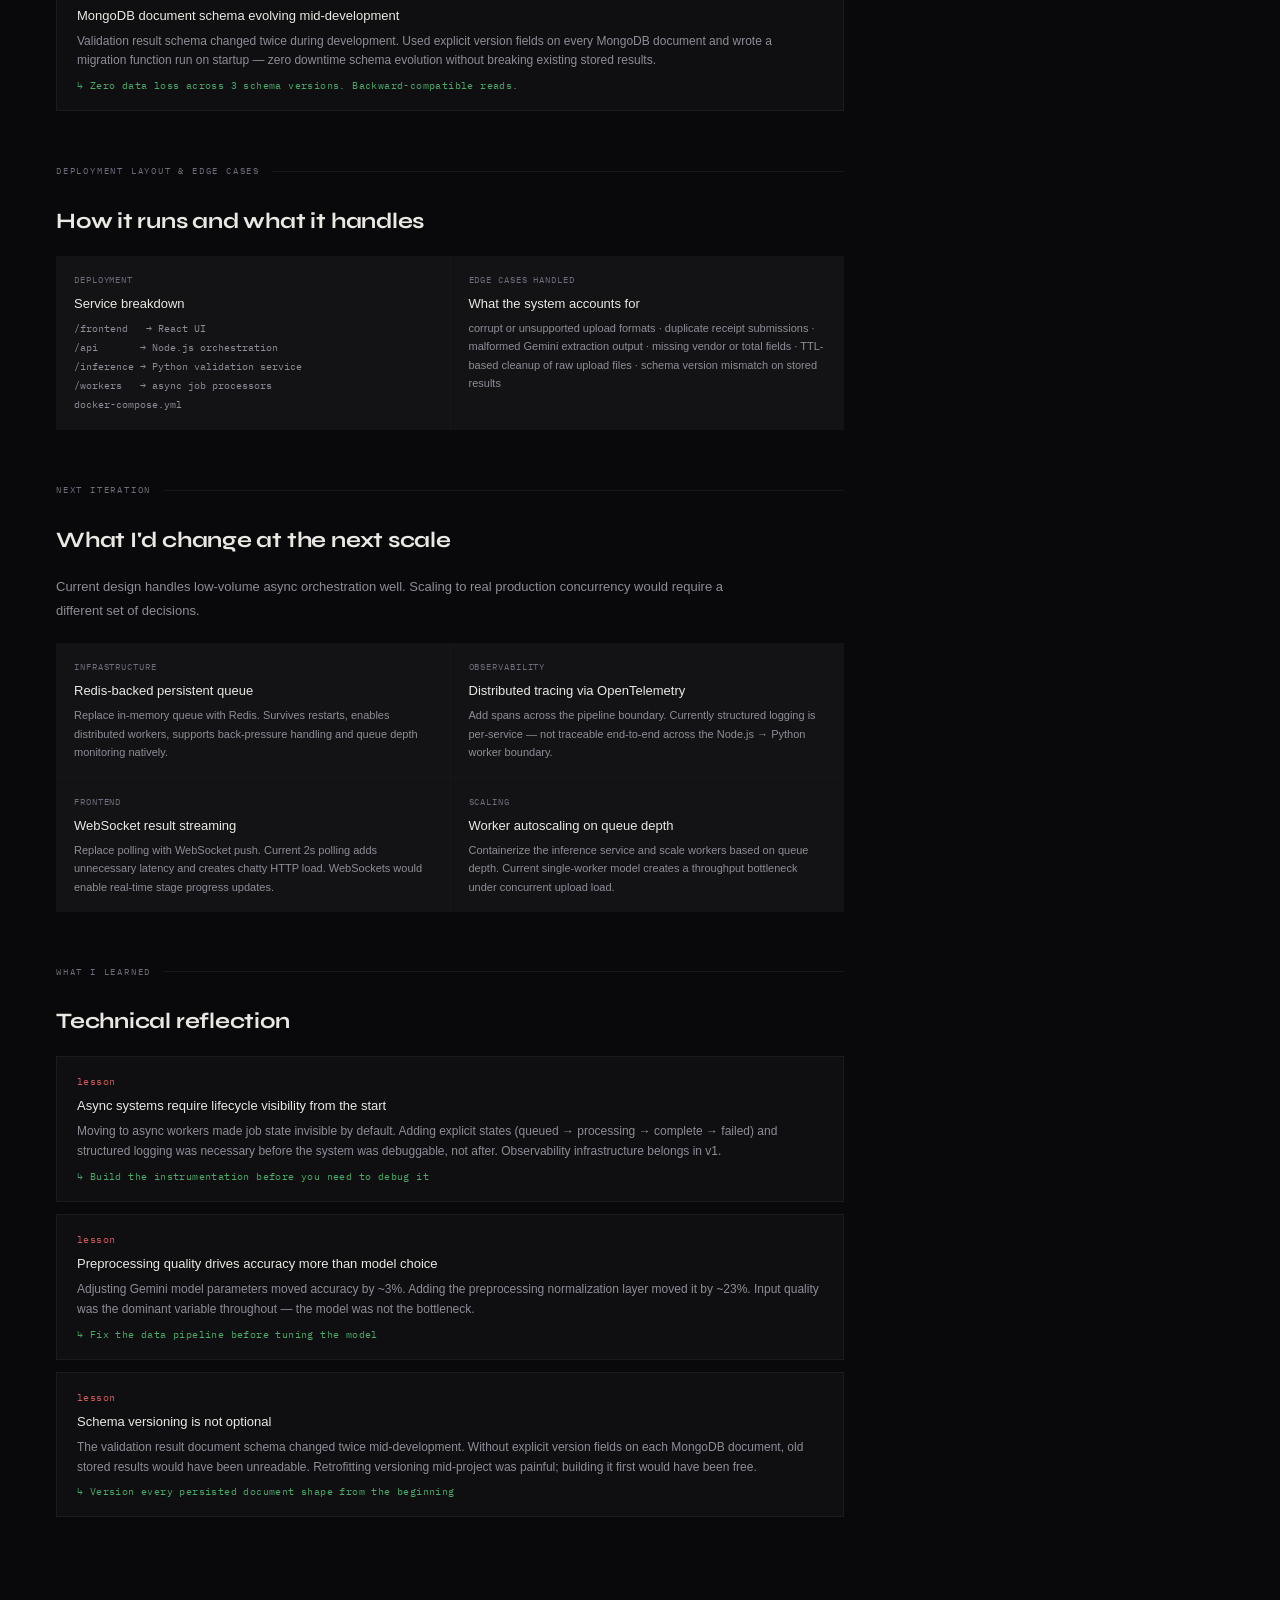
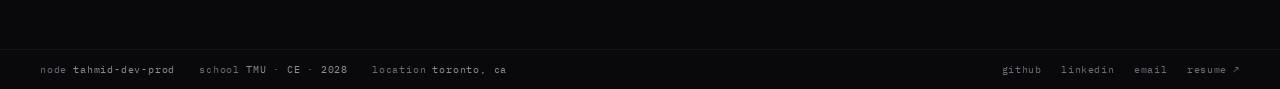
==== commit f5ef8d9d: "Image Change" ====
--- a/casestudy.html
+++ b/casestudy.html
@@ -4,7 +4,7 @@
 <meta charset="UTF-8">
 <meta name="viewport" content="width=device-width, initial-scale=1.0">
 <title>Case Study: TrustChain AI @ Tahmid.Dev</title>
-<link rel="icon" type="image/png" href="favicon.png?v=2">
+<link rel="icon" type="image/png" href="favicon.png?v=3">
 <link rel="stylesheet" href="style.css">
 <style>
 .page-inner { padding: 64px 56px 80px; max-width: 900px; }
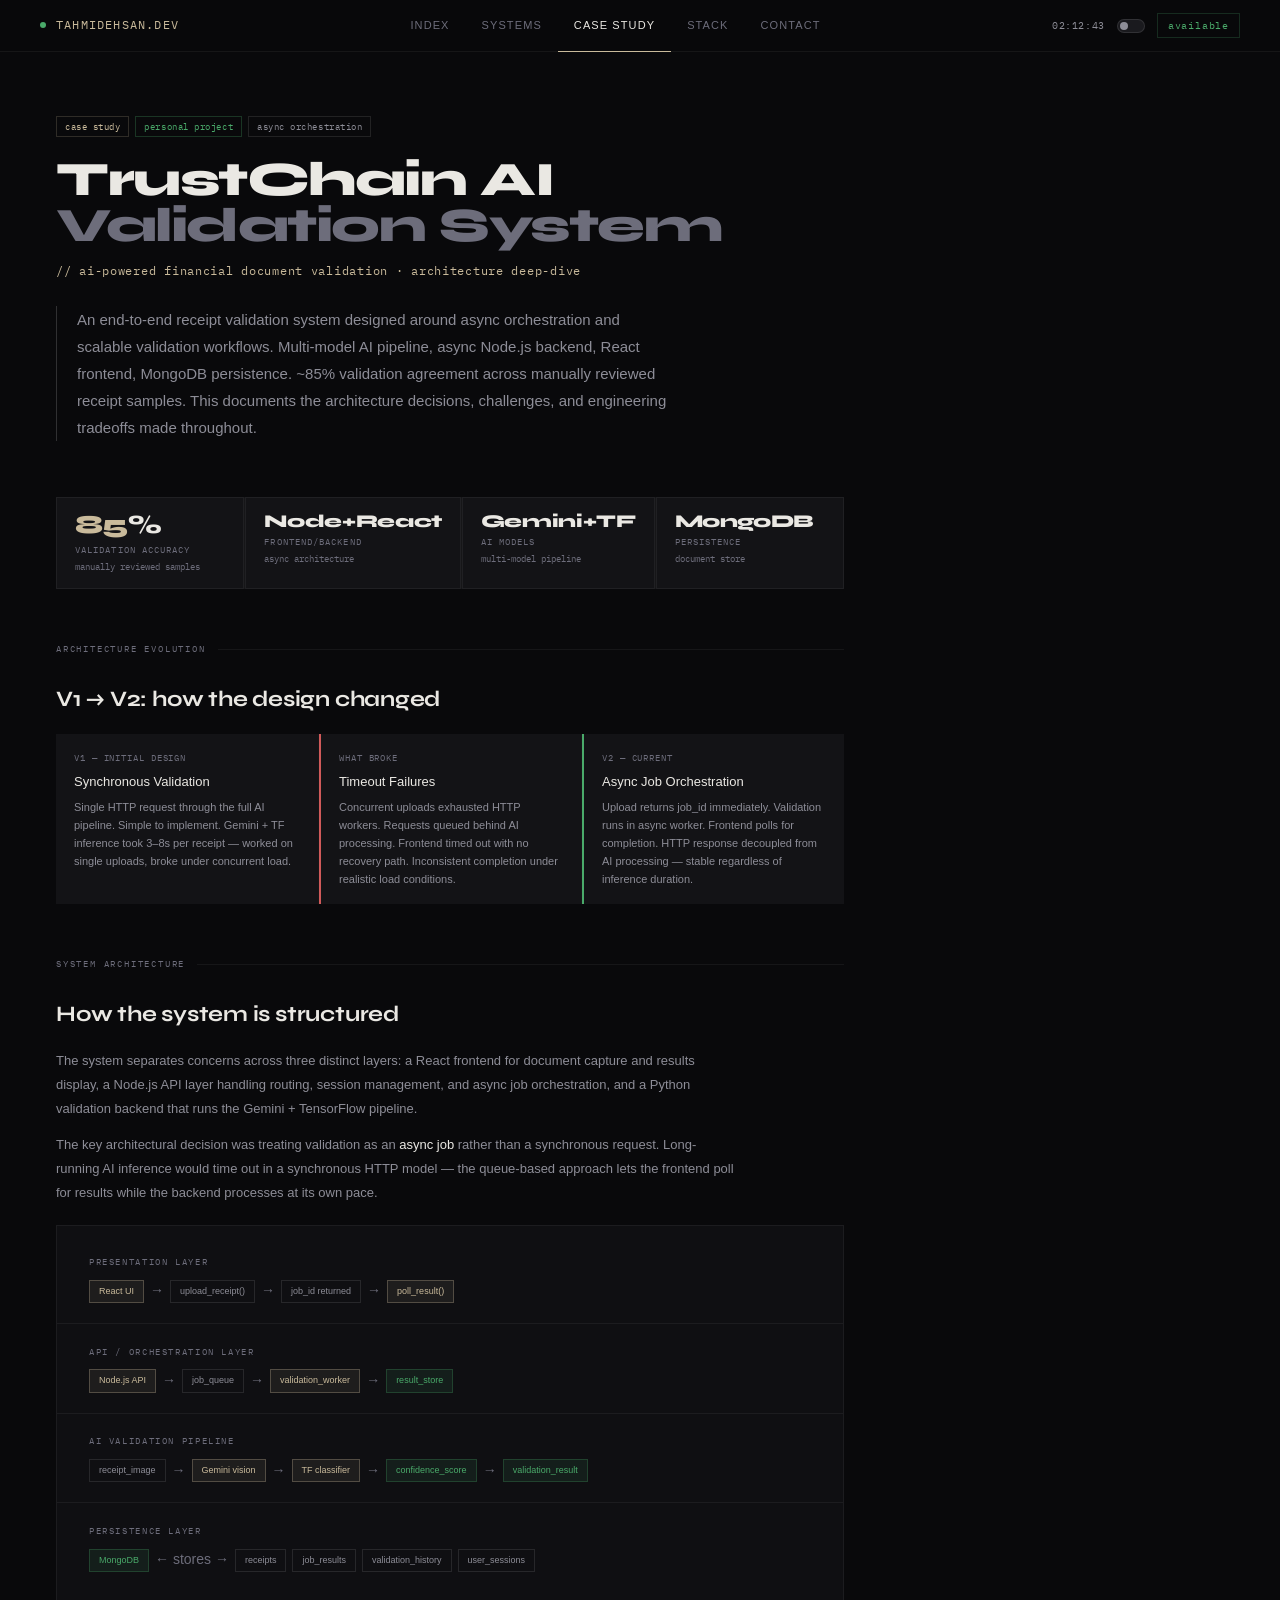
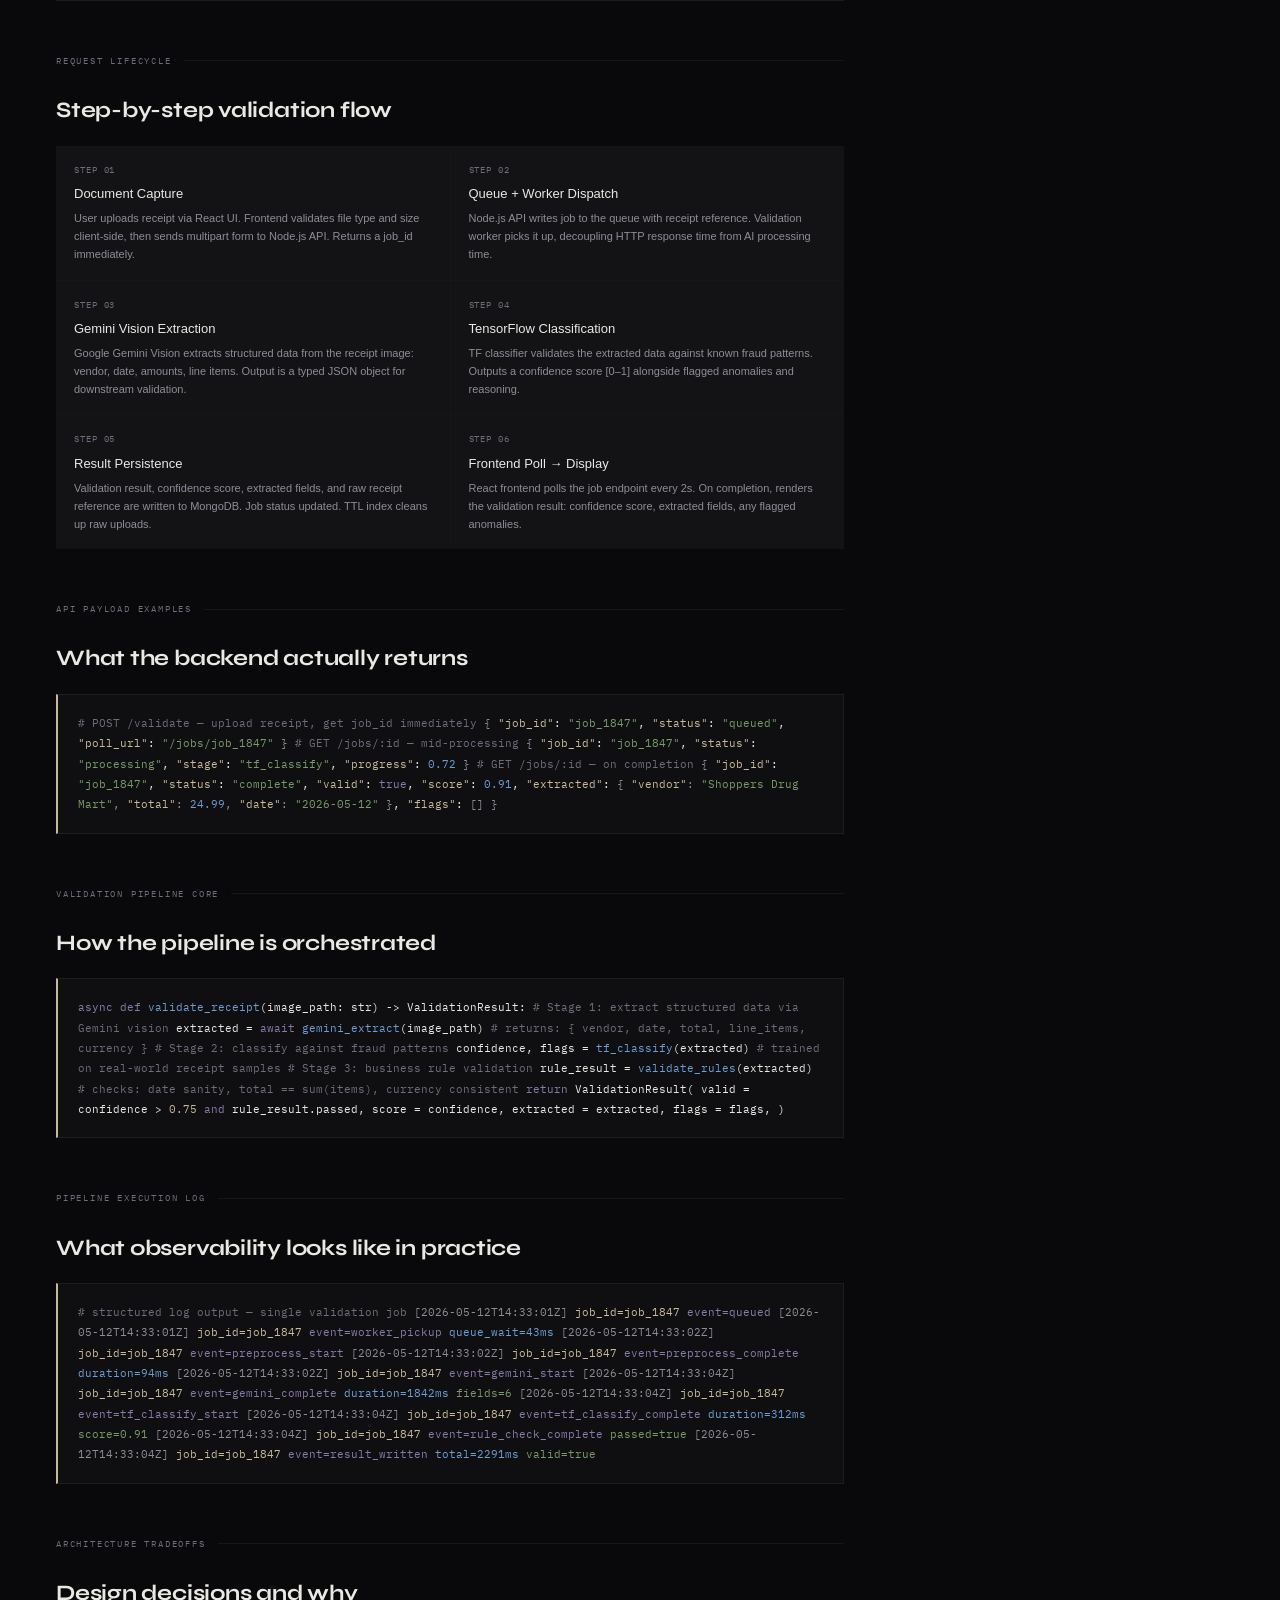
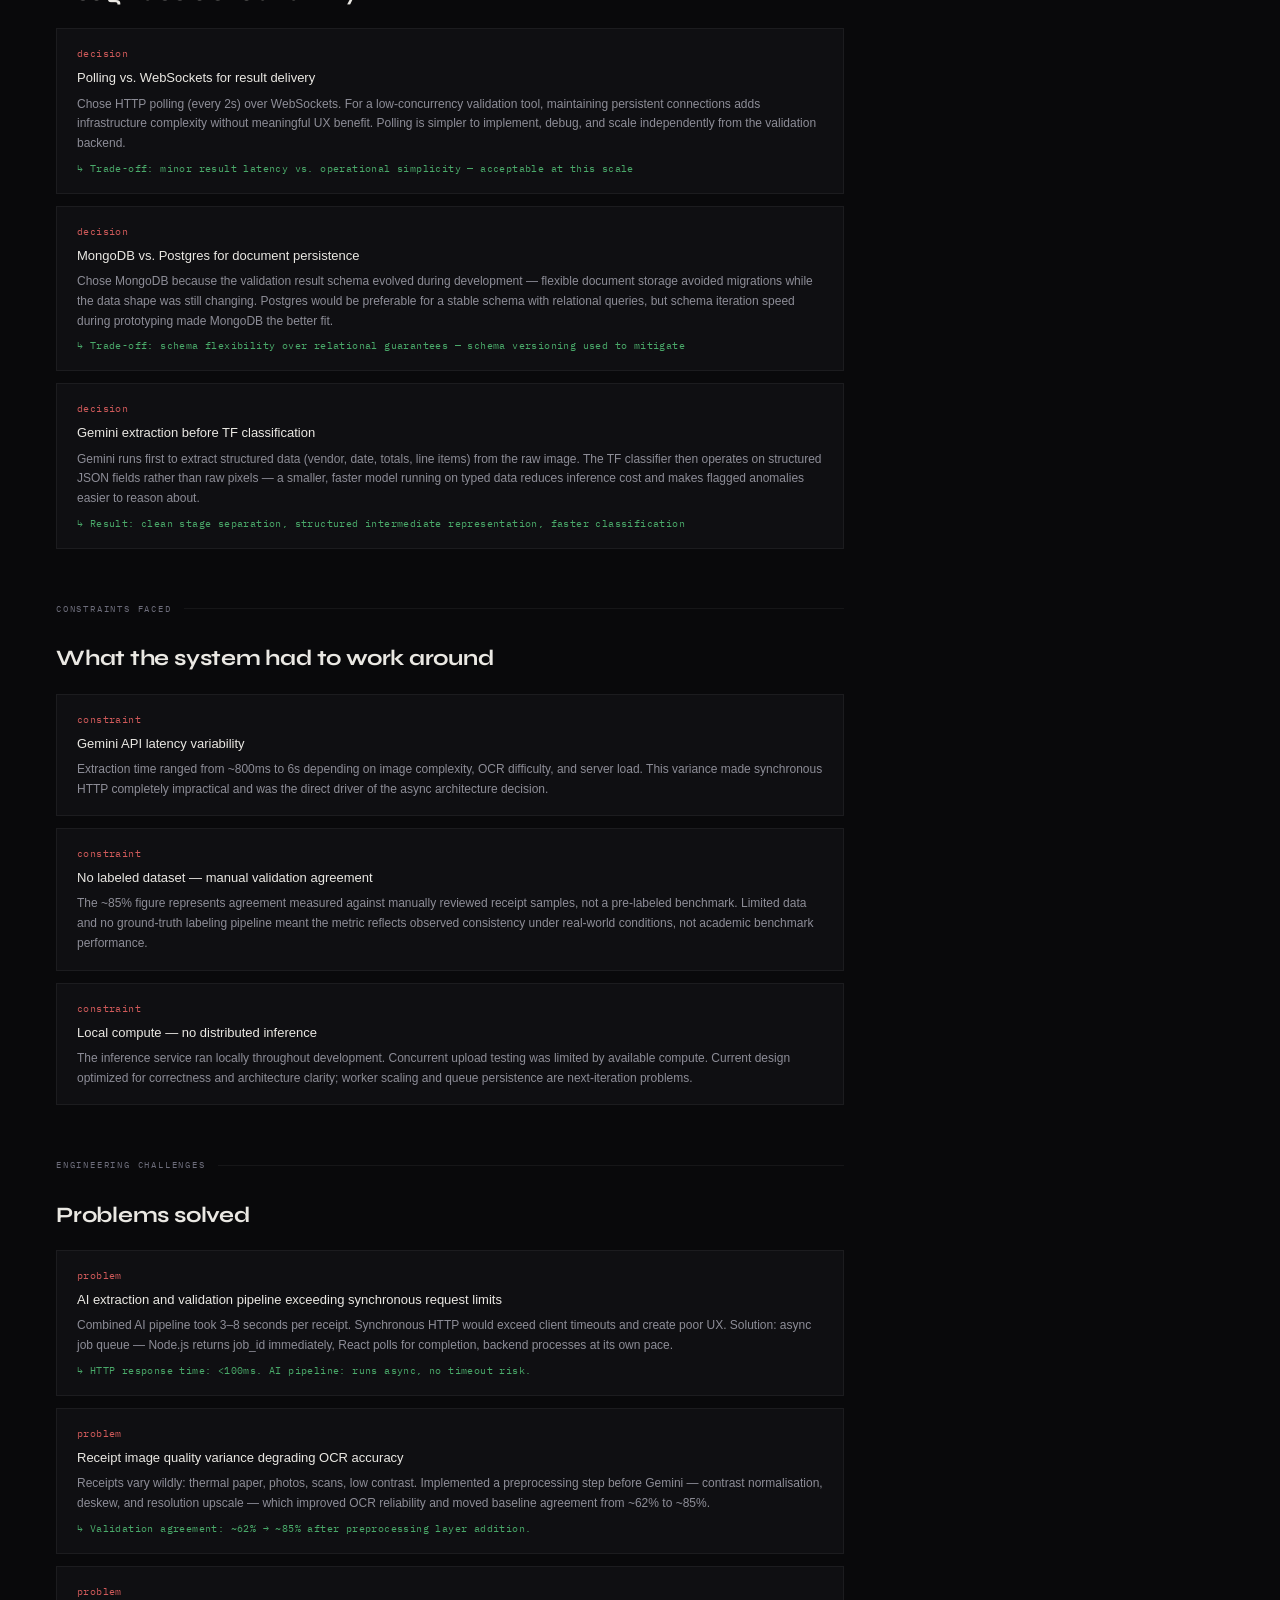
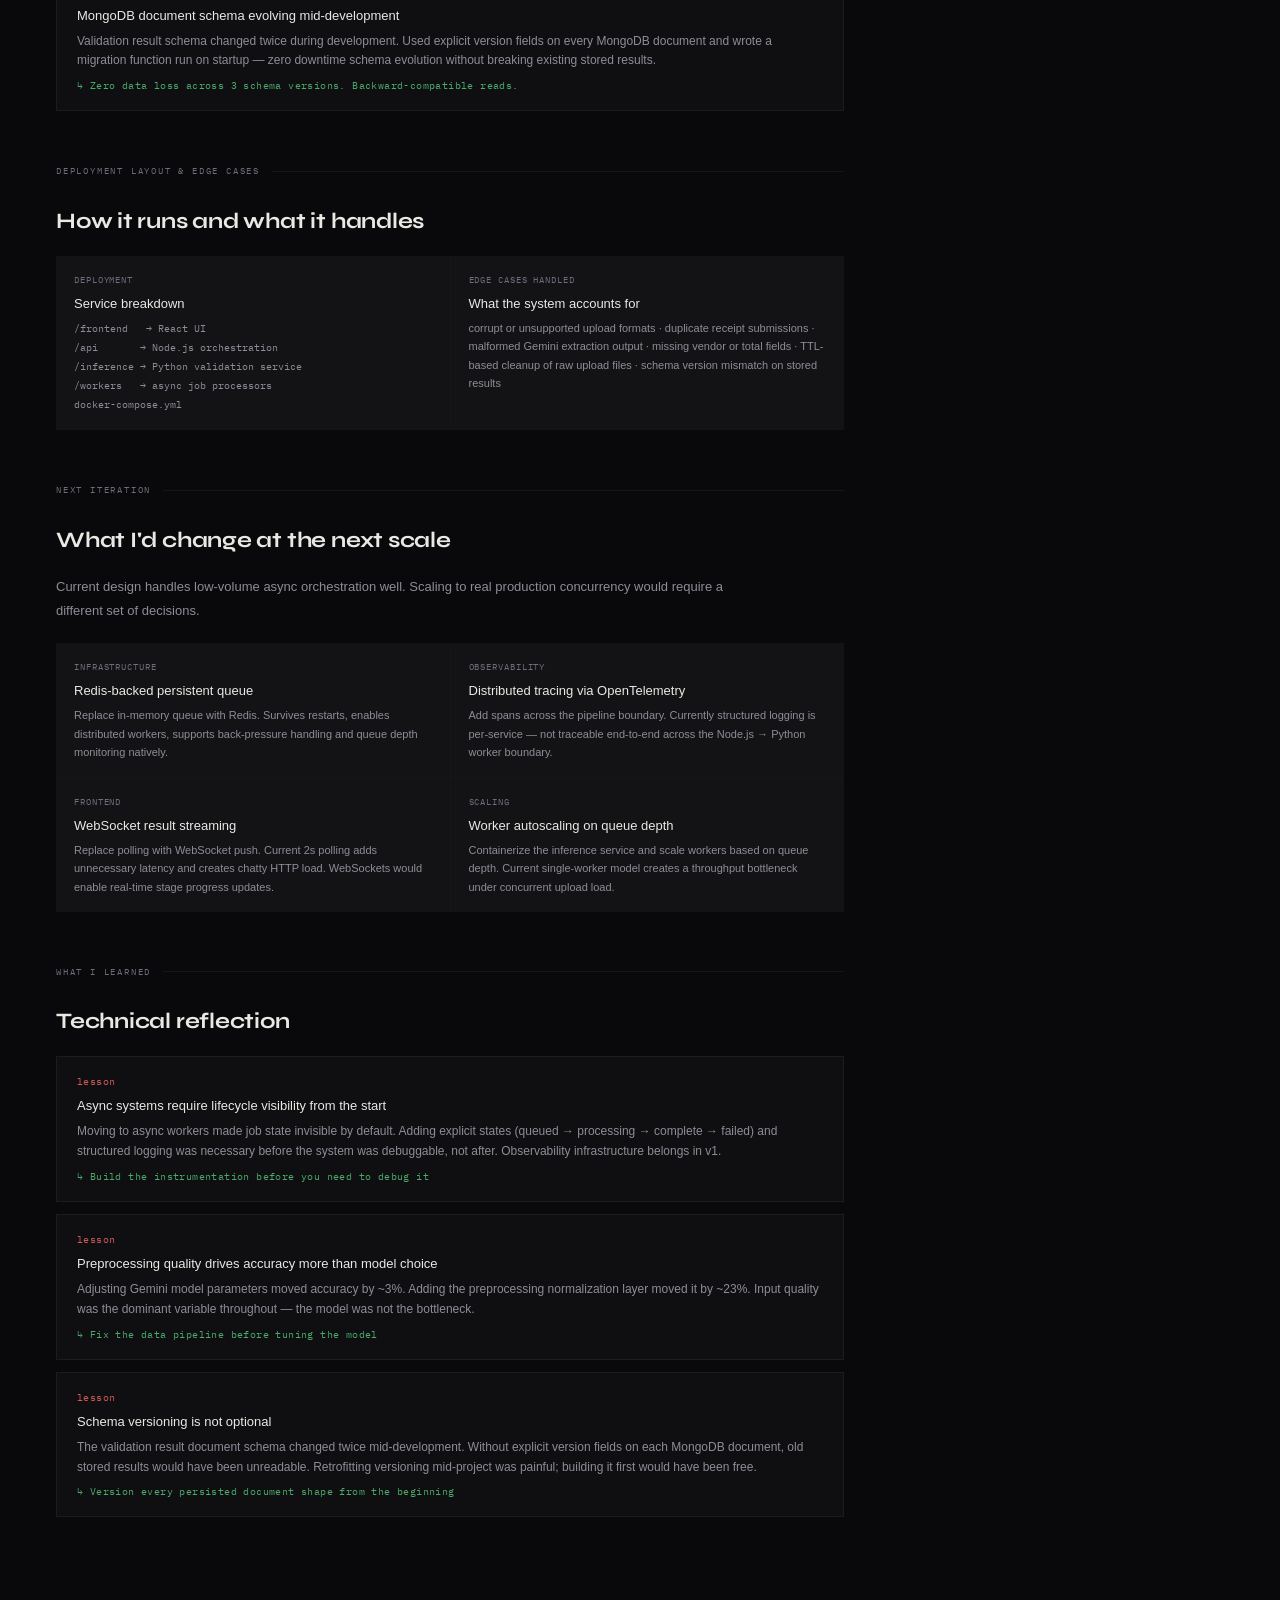
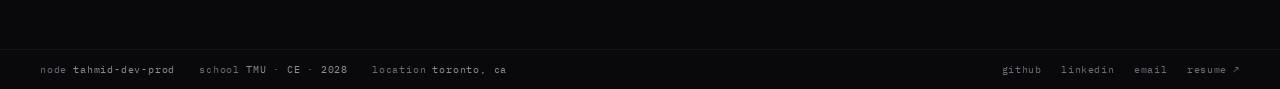
==== commit ce2123a1: "Logo Update + Mobile Device Optimization" ====
--- a/casestudy.html
+++ b/casestudy.html
@@ -3,7 +3,7 @@
 <head>
 <meta charset="UTF-8">
 <meta name="viewport" content="width=device-width, initial-scale=1.0">
-<title>Case Study: TrustChain AI @ Tahmid.Dev</title>
+<title>Case Study: TrustChain AI @ tahmidehsan.dev</title>
 <link rel="icon" type="image/png" href="favicon.png?v=3">
 <link rel="stylesheet" href="style.css">
 <style>
@@ -66,6 +66,25 @@
 .ch-title { font-size: 13px; color: var(--text); font-weight: 500; margin-bottom: 5px; }
 .ch-solution { font-size: 12px; color: var(--text-2); line-height: 1.65; }
 .ch-outcome { font-family: var(--mono); font-size: 10px; color: var(--green); margin-top: 6px; letter-spacing: .04em; }
+
+/* ── Responsive ── */
+@media (max-width: 900px) {
+  .page-inner { padding: 40px 28px 60px; }
+  .cs-title { font-size: 36px; }
+  .cs-metrics { grid-template-columns: 1fr 1fr; }
+  .flow-steps { grid-template-columns: 1fr; }
+  .arch-full { padding: 20px 18px; }
+  .arch-tier-divider { margin: 0 -18px; margin-bottom: 16px; }
+}
+@media (max-width: 640px) {
+  .page-inner { padding: 28px 16px 48px; }
+  .cs-title { font-size: 28px; }
+  .cs-lede { font-size: 13px; }
+  .cs-metrics { grid-template-columns: 1fr 1fr; }
+  .arch-full { padding: 16px 14px; overflow-x: auto; }
+  .arch-tier-divider { margin: 0 -14px; margin-bottom: 14px; }
+  .code-block { font-size: 10px; }
+}
 </style>
 </head>
 <body>
--- a/style.css
+++ b/style.css
@@ -254,3 +254,43 @@
 .theme-toggle input:checked + .toggle-track .toggle-knob {
   transform: translateX(14px); background: var(--accent);
 }
+
+/* ── Responsive ── */
+
+/* Tablet ≤ 900px */
+@media (max-width: 900px) {
+  #site-nav { padding: 0 24px; }
+  .nav-clock { display: none; }
+  #site-footer { padding: 12px 24px; height: auto; flex-direction: column; align-items: flex-start; gap: 10px; }
+  .footer-left { flex-wrap: wrap; gap: 12px; }
+}
+
+/* Mobile ≤ 640px */
+@media (max-width: 640px) {
+  #site-nav {
+    flex-wrap: wrap;
+    height: auto;
+    padding: 0 16px;
+  }
+  .nav-brand { height: 48px; }
+  .nav-right { height: 48px; }
+  .nav-links {
+    order: 3;
+    width: 100%;
+    border-top: 0.5px solid var(--border);
+    overflow-x: auto;
+    -webkit-overflow-scrolling: touch;
+    scrollbar-width: none;
+  }
+  .nav-links::-webkit-scrollbar { display: none; }
+  .nav-link { height: 36px; padding: 0 14px; white-space: nowrap; }
+  .nav-badge { display: none; }
+  .page-wrap { padding-top: 86px; }
+
+  #site-footer { padding: 12px 16px; height: auto; flex-direction: column; align-items: flex-start; gap: 10px; }
+  .footer-left { flex-wrap: wrap; gap: 8px; }
+  .footer-links { flex-wrap: wrap; gap: 10px; }
+
+  .section-label { margin-bottom: 16px; }
+  .btn-primary, .btn-ghost { padding: 10px 18px; font-size: 10px; }
+}
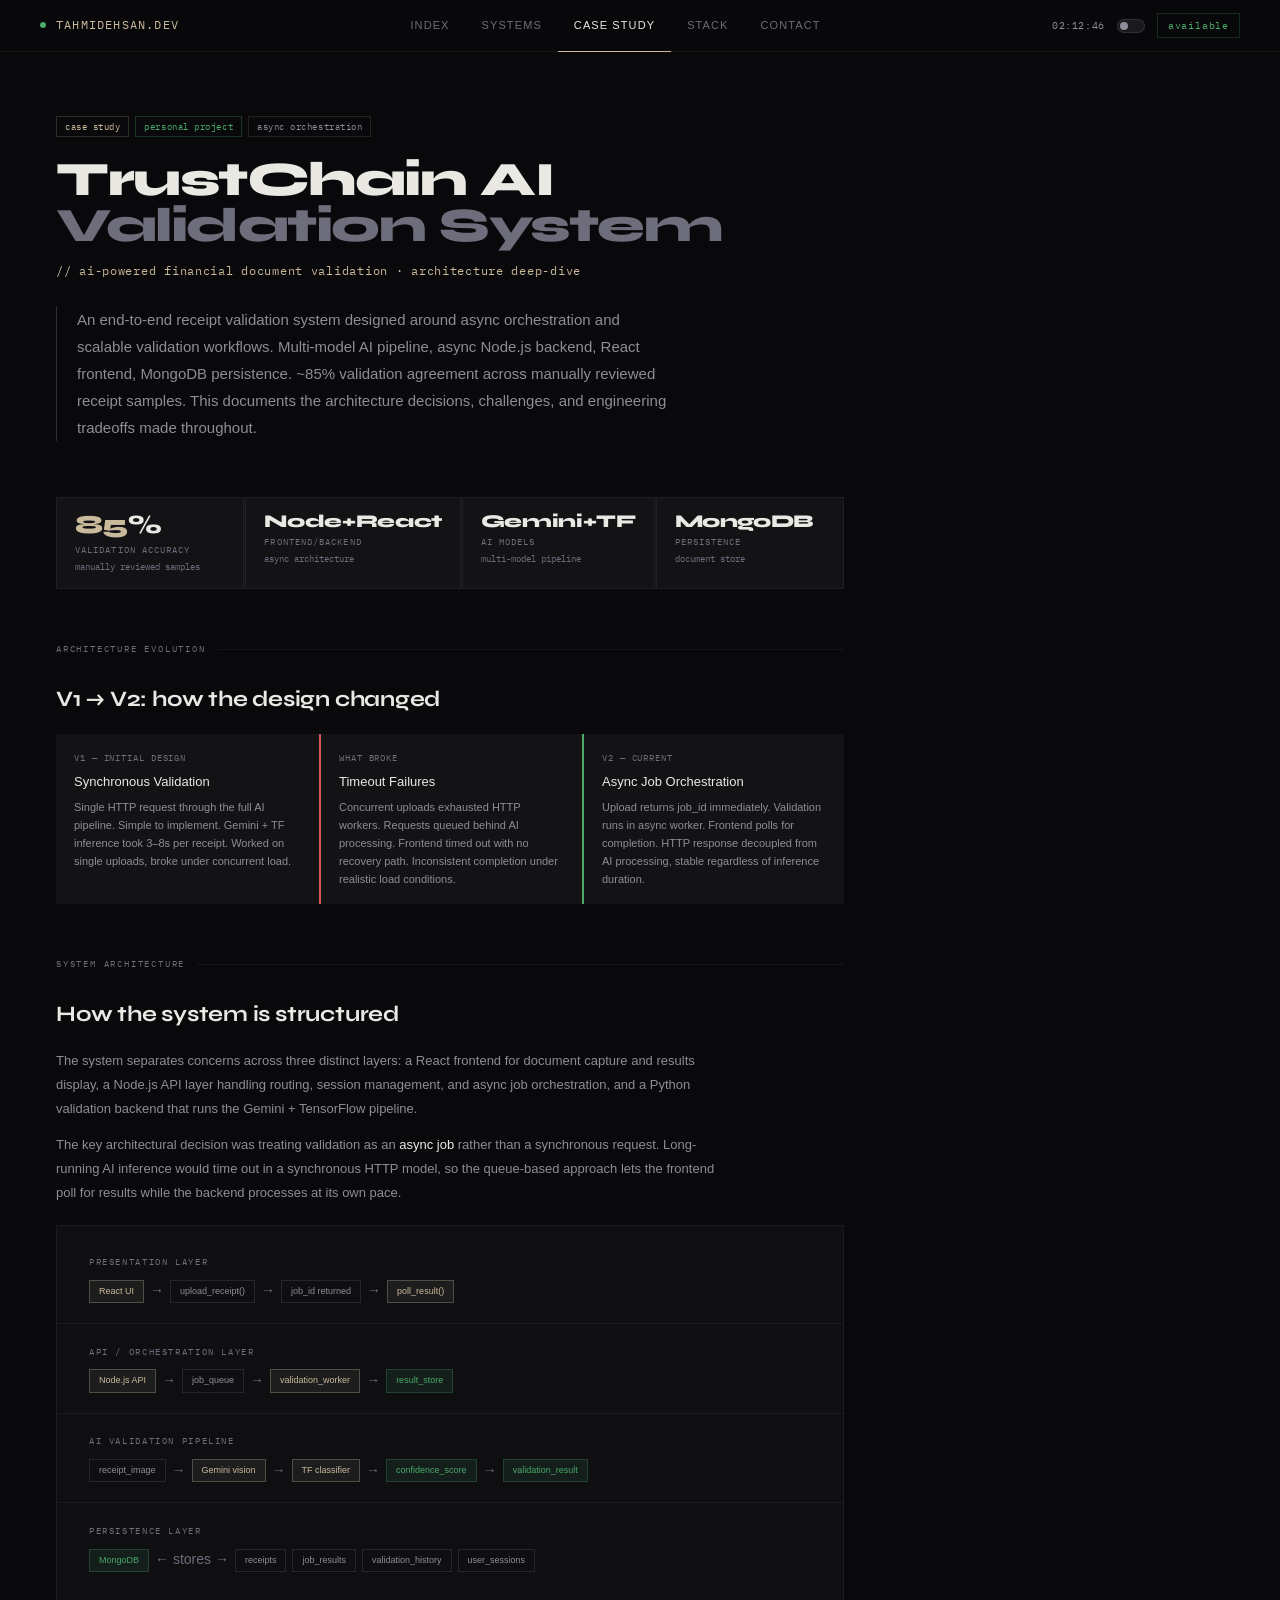
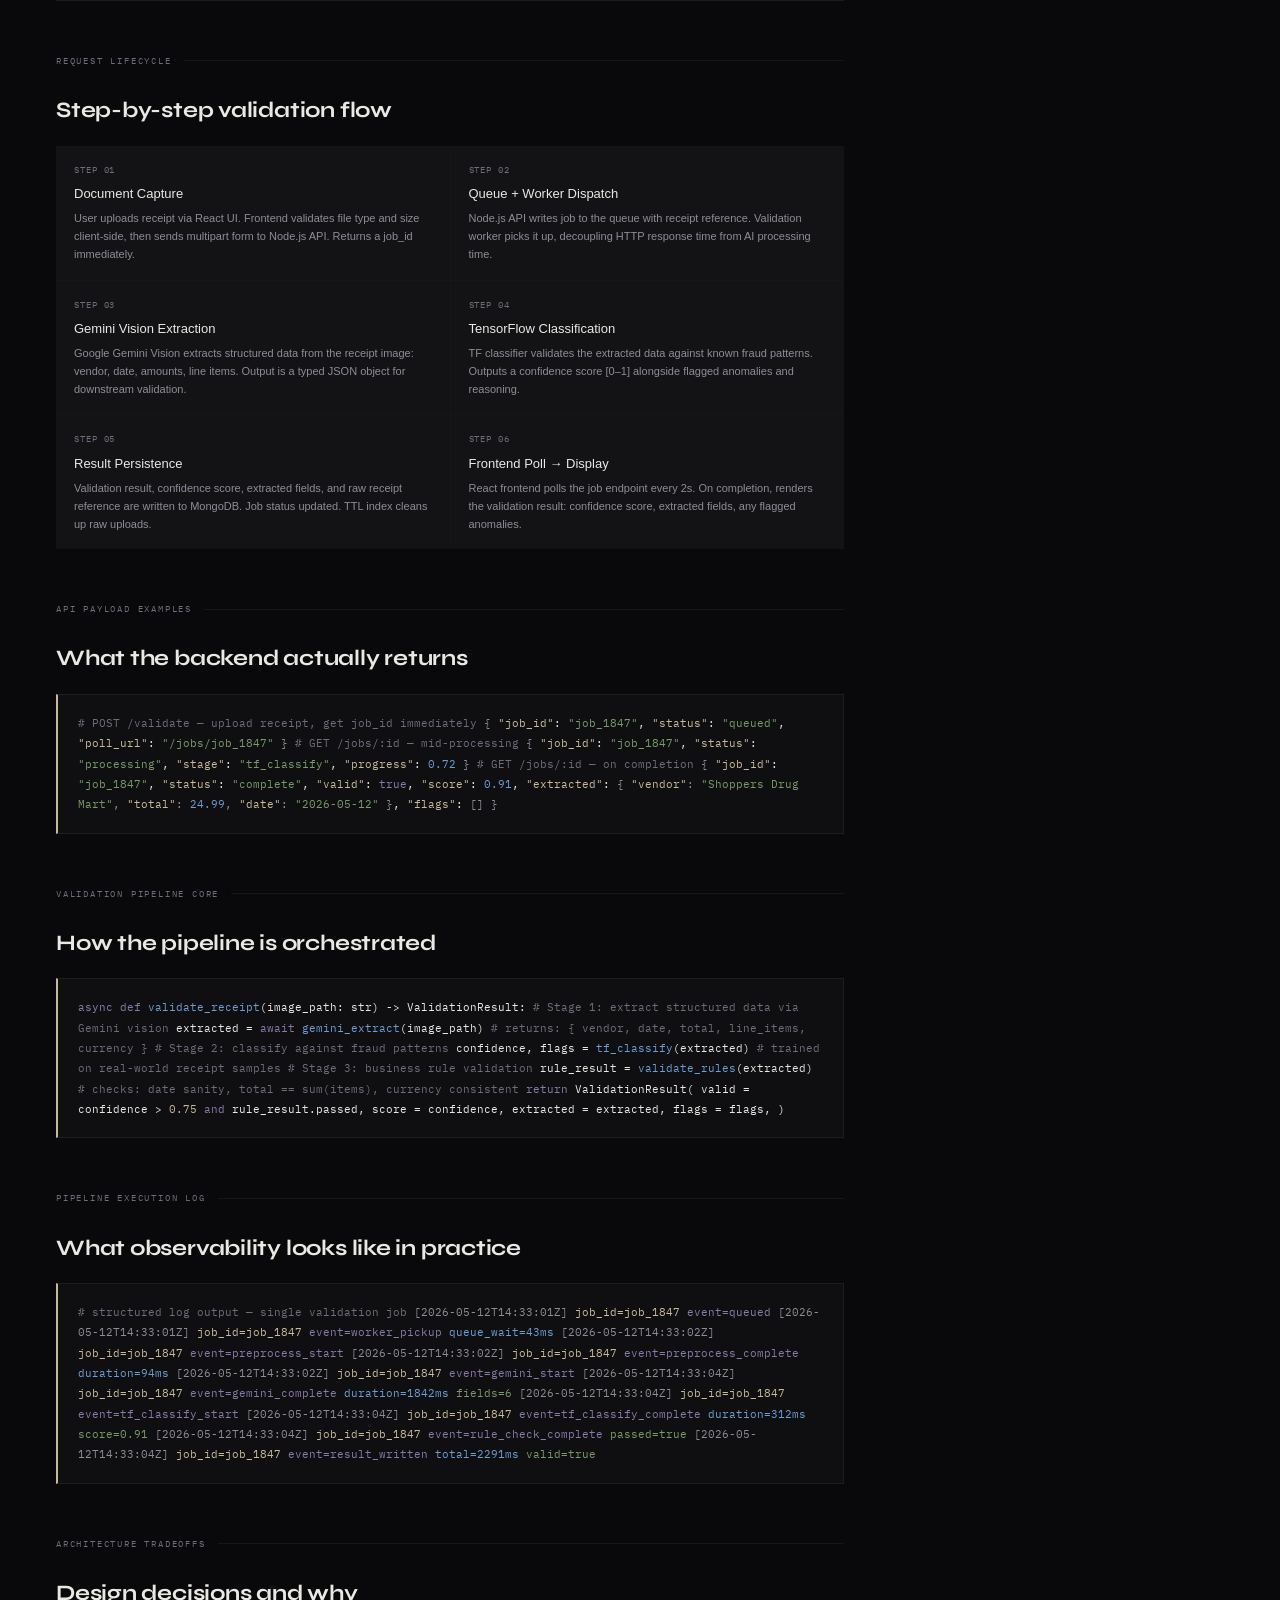
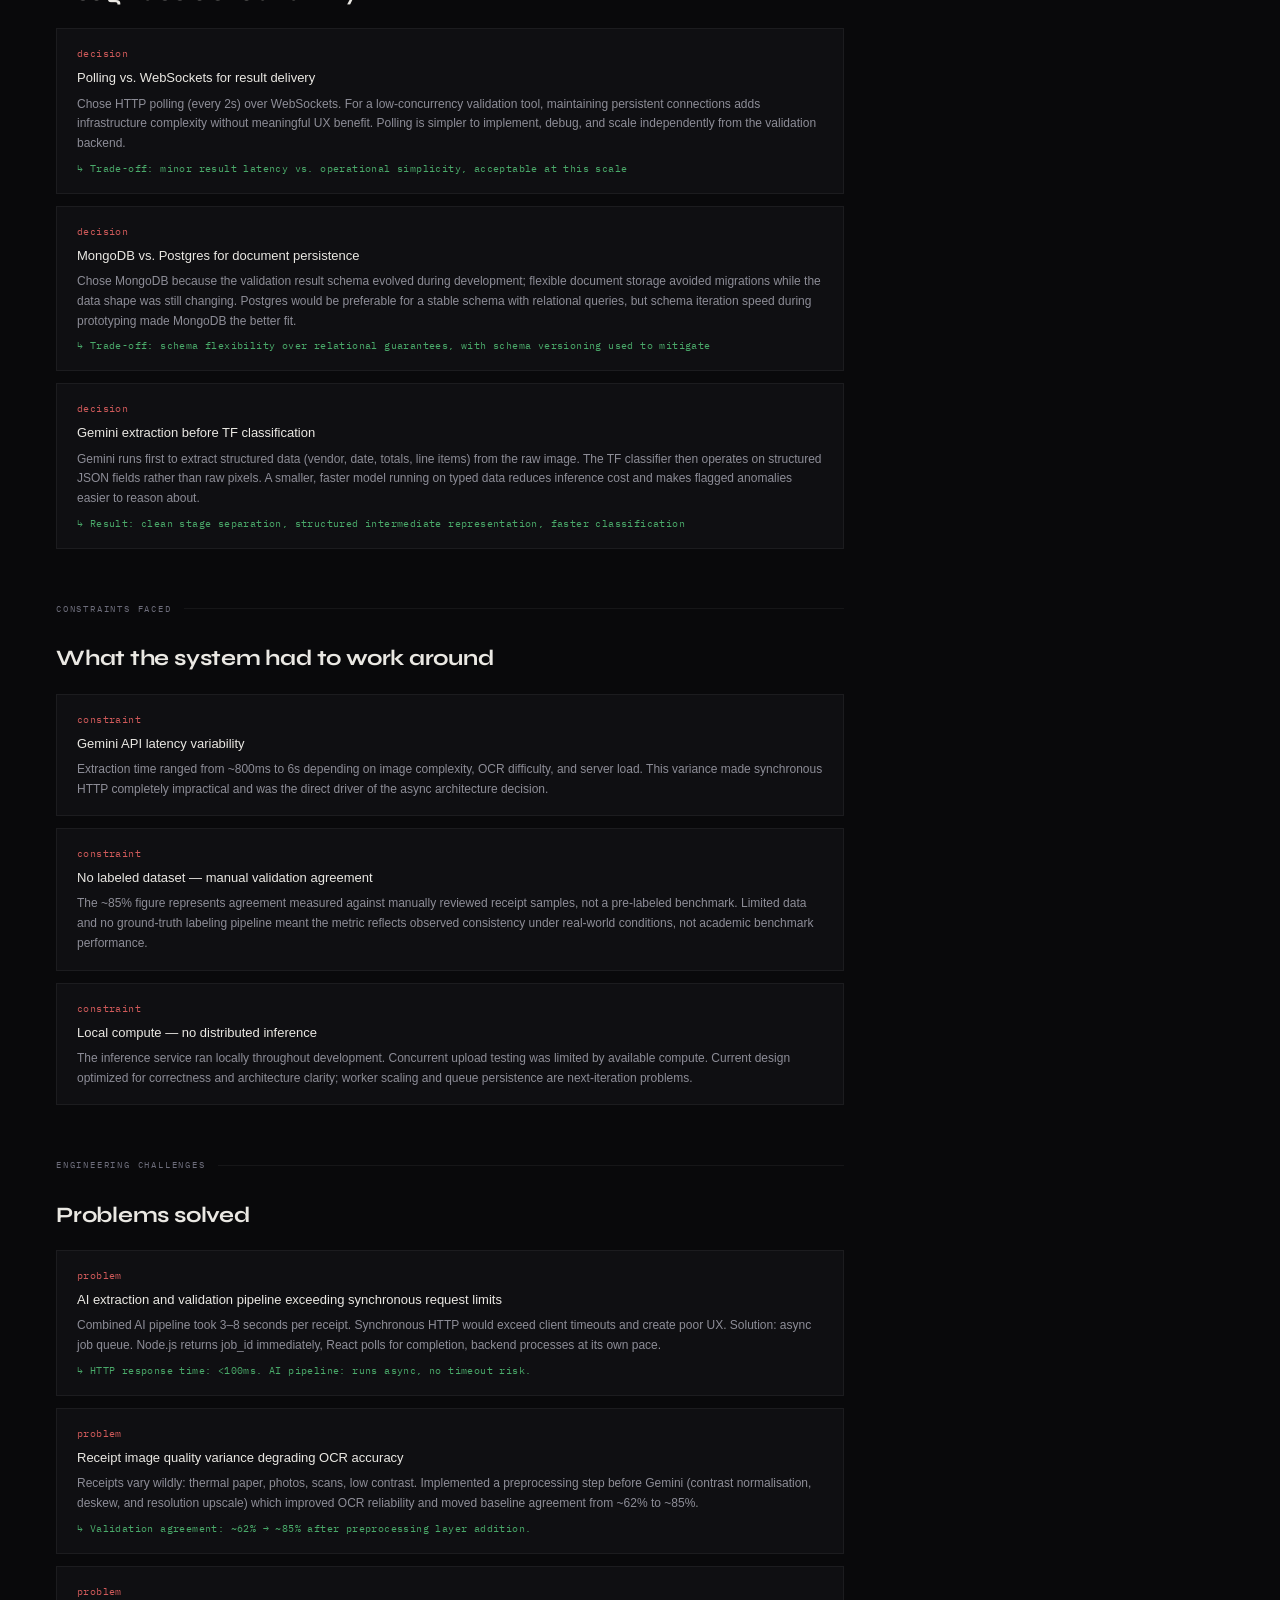
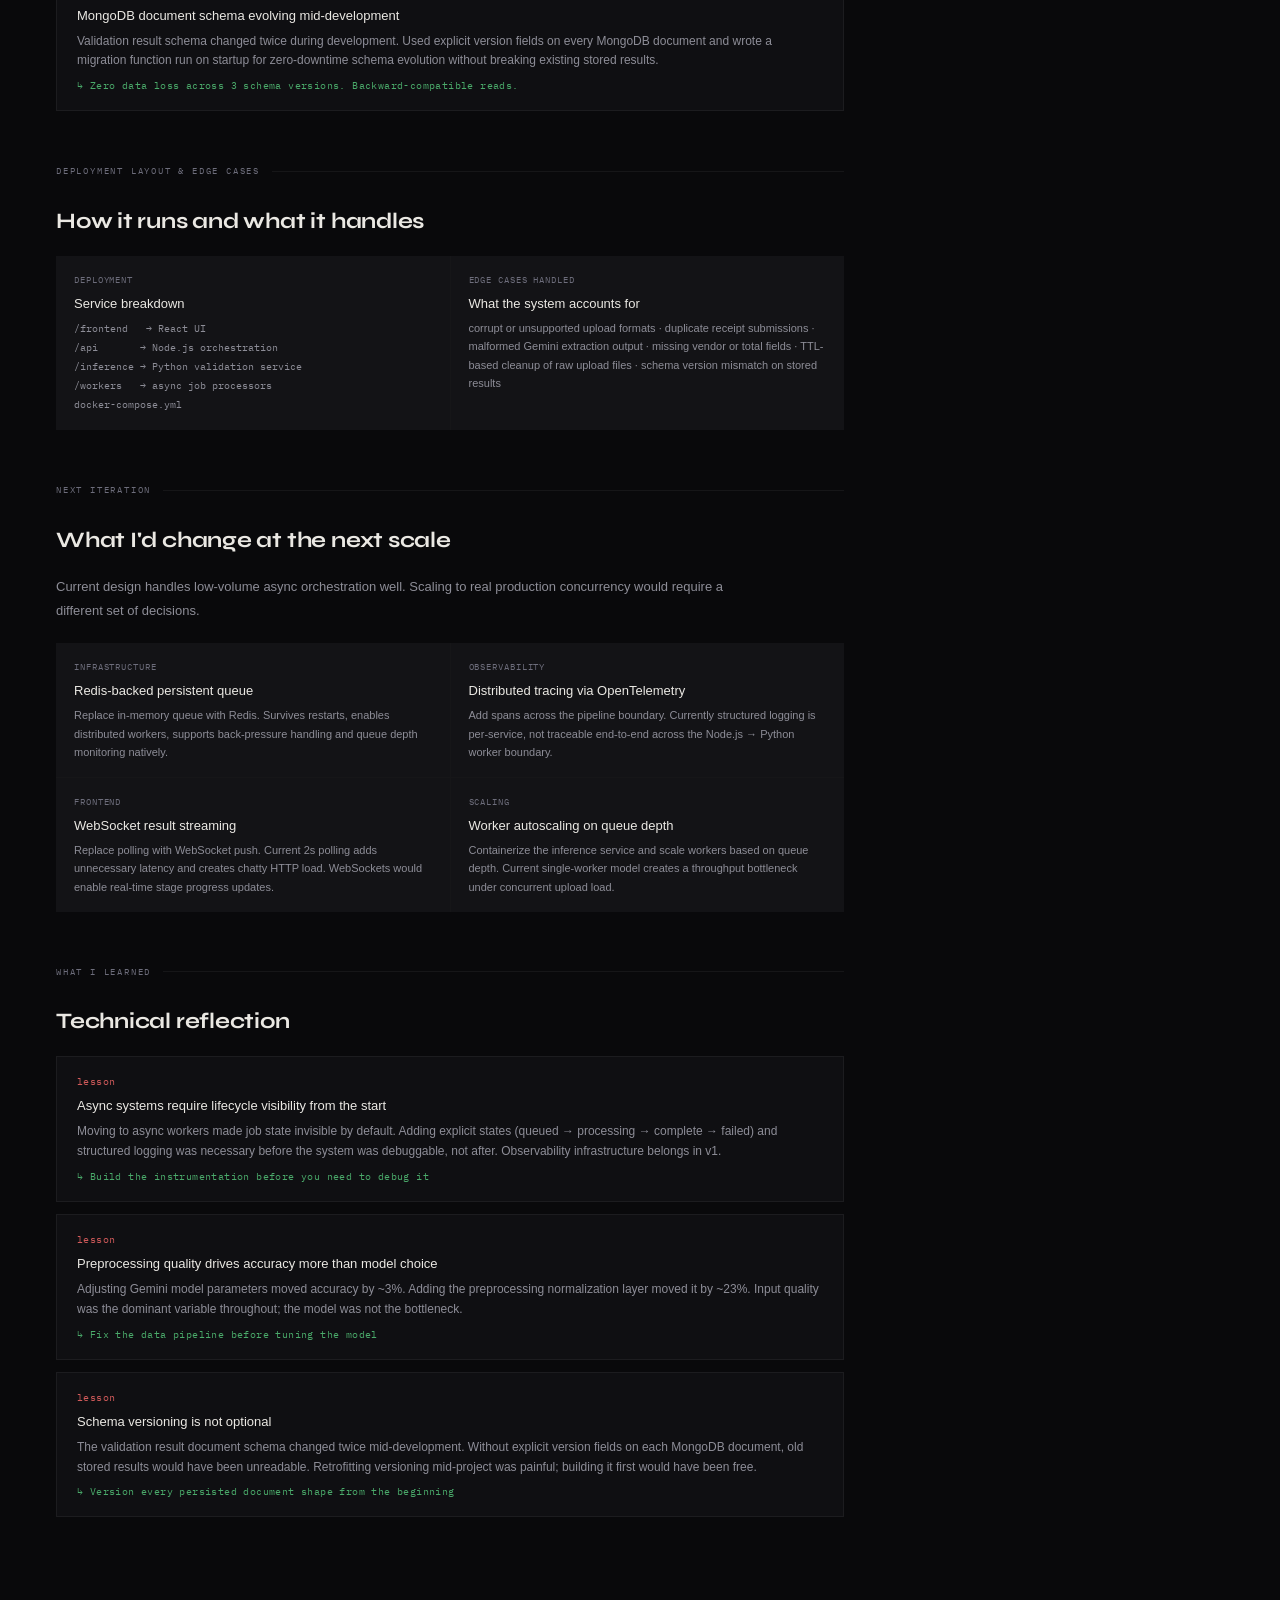
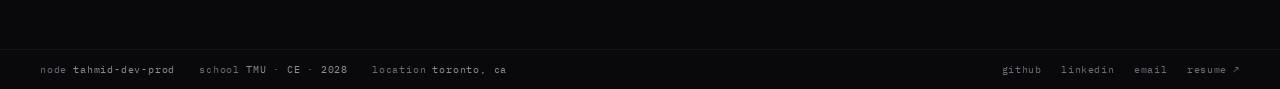
==== commit cdf1aa2b: "Verbiage changes" ====
--- a/casestudy.html
+++ b/casestudy.html
@@ -137,7 +137,7 @@
       <div class="flow-step">
         <div class="flow-step-n">V1 — INITIAL DESIGN</div>
         <div class="flow-step-title">Synchronous Validation</div>
-        <div class="flow-step-desc">Single HTTP request through the full AI pipeline. Simple to implement. Gemini + TF inference took 3–8s per receipt — worked on single uploads, broke under concurrent load.</div>
+        <div class="flow-step-desc">Single HTTP request through the full AI pipeline. Simple to implement. Gemini + TF inference took 3–8s per receipt. Worked on single uploads, broke under concurrent load.</div>
       </div>
       <div class="flow-step" style="border-left: 2px solid var(--red)">
         <div class="flow-step-n">WHAT BROKE</div>
@@ -147,7 +147,7 @@
       <div class="flow-step" style="border-left: 2px solid var(--green)">
         <div class="flow-step-n">V2 — CURRENT</div>
         <div class="flow-step-title">Async Job Orchestration</div>
-        <div class="flow-step-desc">Upload returns job_id immediately. Validation runs in async worker. Frontend polls for completion. HTTP response decoupled from AI processing — stable regardless of inference duration.</div>
+        <div class="flow-step-desc">Upload returns job_id immediately. Validation runs in async worker. Frontend polls for completion. HTTP response decoupled from AI processing, stable regardless of inference duration.</div>
       </div>
     </div>
   </div>
@@ -158,7 +158,7 @@
     <div class="cs-section-title">How the system is structured</div>
     <div class="cs-body">
       <p>The system separates concerns across three distinct layers: a React frontend for document capture and results display, a Node.js API layer handling routing, session management, and async job orchestration, and a Python validation backend that runs the Gemini + TensorFlow pipeline.</p>
-      <p>The key architectural decision was treating validation as an <strong>async job</strong> rather than a synchronous request. Long-running AI inference would time out in a synchronous HTTP model — the queue-based approach lets the frontend poll for results while the backend processes at its own pace.</p>
+      <p>The key architectural decision was treating validation as an <strong>async job</strong> rather than a synchronous request. Long-running AI inference would time out in a synchronous HTTP model, so the queue-based approach lets the frontend poll for results while the backend processes at its own pace.</p>
     </div>
     <div class="arch-full">
       <div class="arch-tier">
@@ -337,18 +337,18 @@
         <div class="ch-problem">decision</div>
         <div class="ch-title">Polling vs. WebSockets for result delivery</div>
         <div class="ch-solution">Chose HTTP polling (every 2s) over WebSockets. For a low-concurrency validation tool, maintaining persistent connections adds infrastructure complexity without meaningful UX benefit. Polling is simpler to implement, debug, and scale independently from the validation backend.</div>
-        <div class="ch-outcome">↳ Trade-off: minor result latency vs. operational simplicity — acceptable at this scale</div>
+        <div class="ch-outcome">↳ Trade-off: minor result latency vs. operational simplicity, acceptable at this scale</div>
       </div>
       <div class="challenge">
         <div class="ch-problem">decision</div>
         <div class="ch-title">MongoDB vs. Postgres for document persistence</div>
-        <div class="ch-solution">Chose MongoDB because the validation result schema evolved during development — flexible document storage avoided migrations while the data shape was still changing. Postgres would be preferable for a stable schema with relational queries, but schema iteration speed during prototyping made MongoDB the better fit.</div>
-        <div class="ch-outcome">↳ Trade-off: schema flexibility over relational guarantees — schema versioning used to mitigate</div>
+        <div class="ch-solution">Chose MongoDB because the validation result schema evolved during development; flexible document storage avoided migrations while the data shape was still changing. Postgres would be preferable for a stable schema with relational queries, but schema iteration speed during prototyping made MongoDB the better fit.</div>
+        <div class="ch-outcome">↳ Trade-off: schema flexibility over relational guarantees, with schema versioning used to mitigate</div>
       </div>
       <div class="challenge">
         <div class="ch-problem">decision</div>
         <div class="ch-title">Gemini extraction before TF classification</div>
-        <div class="ch-solution">Gemini runs first to extract structured data (vendor, date, totals, line items) from the raw image. The TF classifier then operates on structured JSON fields rather than raw pixels — a smaller, faster model running on typed data reduces inference cost and makes flagged anomalies easier to reason about.</div>
+        <div class="ch-solution">Gemini runs first to extract structured data (vendor, date, totals, line items) from the raw image. The TF classifier then operates on structured JSON fields rather than raw pixels. A smaller, faster model running on typed data reduces inference cost and makes flagged anomalies easier to reason about.</div>
         <div class="ch-outcome">↳ Result: clean stage separation, structured intermediate representation, faster classification</div>
       </div>
     </div>
@@ -385,19 +385,19 @@
       <div class="challenge">
         <div class="ch-problem">problem</div>
         <div class="ch-title">AI extraction and validation pipeline exceeding synchronous request limits</div>
-        <div class="ch-solution">Combined AI pipeline took 3–8 seconds per receipt. Synchronous HTTP would exceed client timeouts and create poor UX. Solution: async job queue — Node.js returns job_id immediately, React polls for completion, backend processes at its own pace.</div>
+        <div class="ch-solution">Combined AI pipeline took 3–8 seconds per receipt. Synchronous HTTP would exceed client timeouts and create poor UX. Solution: async job queue. Node.js returns job_id immediately, React polls for completion, backend processes at its own pace.</div>
         <div class="ch-outcome">↳ HTTP response time: &lt;100ms. AI pipeline: runs async, no timeout risk.</div>
       </div>
       <div class="challenge">
         <div class="ch-problem">problem</div>
         <div class="ch-title">Receipt image quality variance degrading OCR accuracy</div>
-        <div class="ch-solution">Receipts vary wildly: thermal paper, photos, scans, low contrast. Implemented a preprocessing step before Gemini — contrast normalisation, deskew, and resolution upscale — which improved OCR reliability and moved baseline agreement from ~62% to ~85%.</div>
+        <div class="ch-solution">Receipts vary wildly: thermal paper, photos, scans, low contrast. Implemented a preprocessing step before Gemini (contrast normalisation, deskew, and resolution upscale) which improved OCR reliability and moved baseline agreement from ~62% to ~85%.</div>
         <div class="ch-outcome">↳ Validation agreement: ~62% → ~85% after preprocessing layer addition.</div>
       </div>
       <div class="challenge">
         <div class="ch-problem">problem</div>
         <div class="ch-title">MongoDB document schema evolving mid-development</div>
-        <div class="ch-solution">Validation result schema changed twice during development. Used explicit version fields on every MongoDB document and wrote a migration function run on startup — zero downtime schema evolution without breaking existing stored results.</div>
+        <div class="ch-solution">Validation result schema changed twice during development. Used explicit version fields on every MongoDB document and wrote a migration function run on startup for zero-downtime schema evolution without breaking existing stored results.</div>
         <div class="ch-outcome">↳ Zero data loss across 3 schema versions. Backward-compatible reads.</div>
       </div>
     </div>
@@ -446,7 +446,7 @@
       <div class="flow-step">
         <div class="flow-step-n">OBSERVABILITY</div>
         <div class="flow-step-title">Distributed tracing via OpenTelemetry</div>
-        <div class="flow-step-desc">Add spans across the pipeline boundary. Currently structured logging is per-service — not traceable end-to-end across the Node.js → Python worker boundary.</div>
+        <div class="flow-step-desc">Add spans across the pipeline boundary. Currently structured logging is per-service, not traceable end-to-end across the Node.js → Python worker boundary.</div>
       </div>
       <div class="flow-step">
         <div class="flow-step-n">FRONTEND</div>
@@ -475,7 +475,7 @@
       <div class="challenge">
         <div class="ch-problem">lesson</div>
         <div class="ch-title">Preprocessing quality drives accuracy more than model choice</div>
-        <div class="ch-solution">Adjusting Gemini model parameters moved accuracy by ~3%. Adding the preprocessing normalization layer moved it by ~23%. Input quality was the dominant variable throughout — the model was not the bottleneck.</div>
+        <div class="ch-solution">Adjusting Gemini model parameters moved accuracy by ~3%. Adding the preprocessing normalization layer moved it by ~23%. Input quality was the dominant variable throughout; the model was not the bottleneck.</div>
         <div class="ch-outcome">↳ Fix the data pipeline before tuning the model</div>
       </div>
       <div class="challenge">
--- a/style.css
+++ b/style.css
@@ -111,7 +111,9 @@
   font-family: var(--mono); font-size: 10px; color: var(--green);
   border: 0.5px solid rgba(74,170,106,.22);
   padding: 3px 10px; letter-spacing: .08em;
-}
+  text-decoration: none; transition: border-color .15s, color .15s;
+}
+.nav-badge:hover { border-color: var(--green); }
 
 /* ── Footer ── */
 #site-footer {
